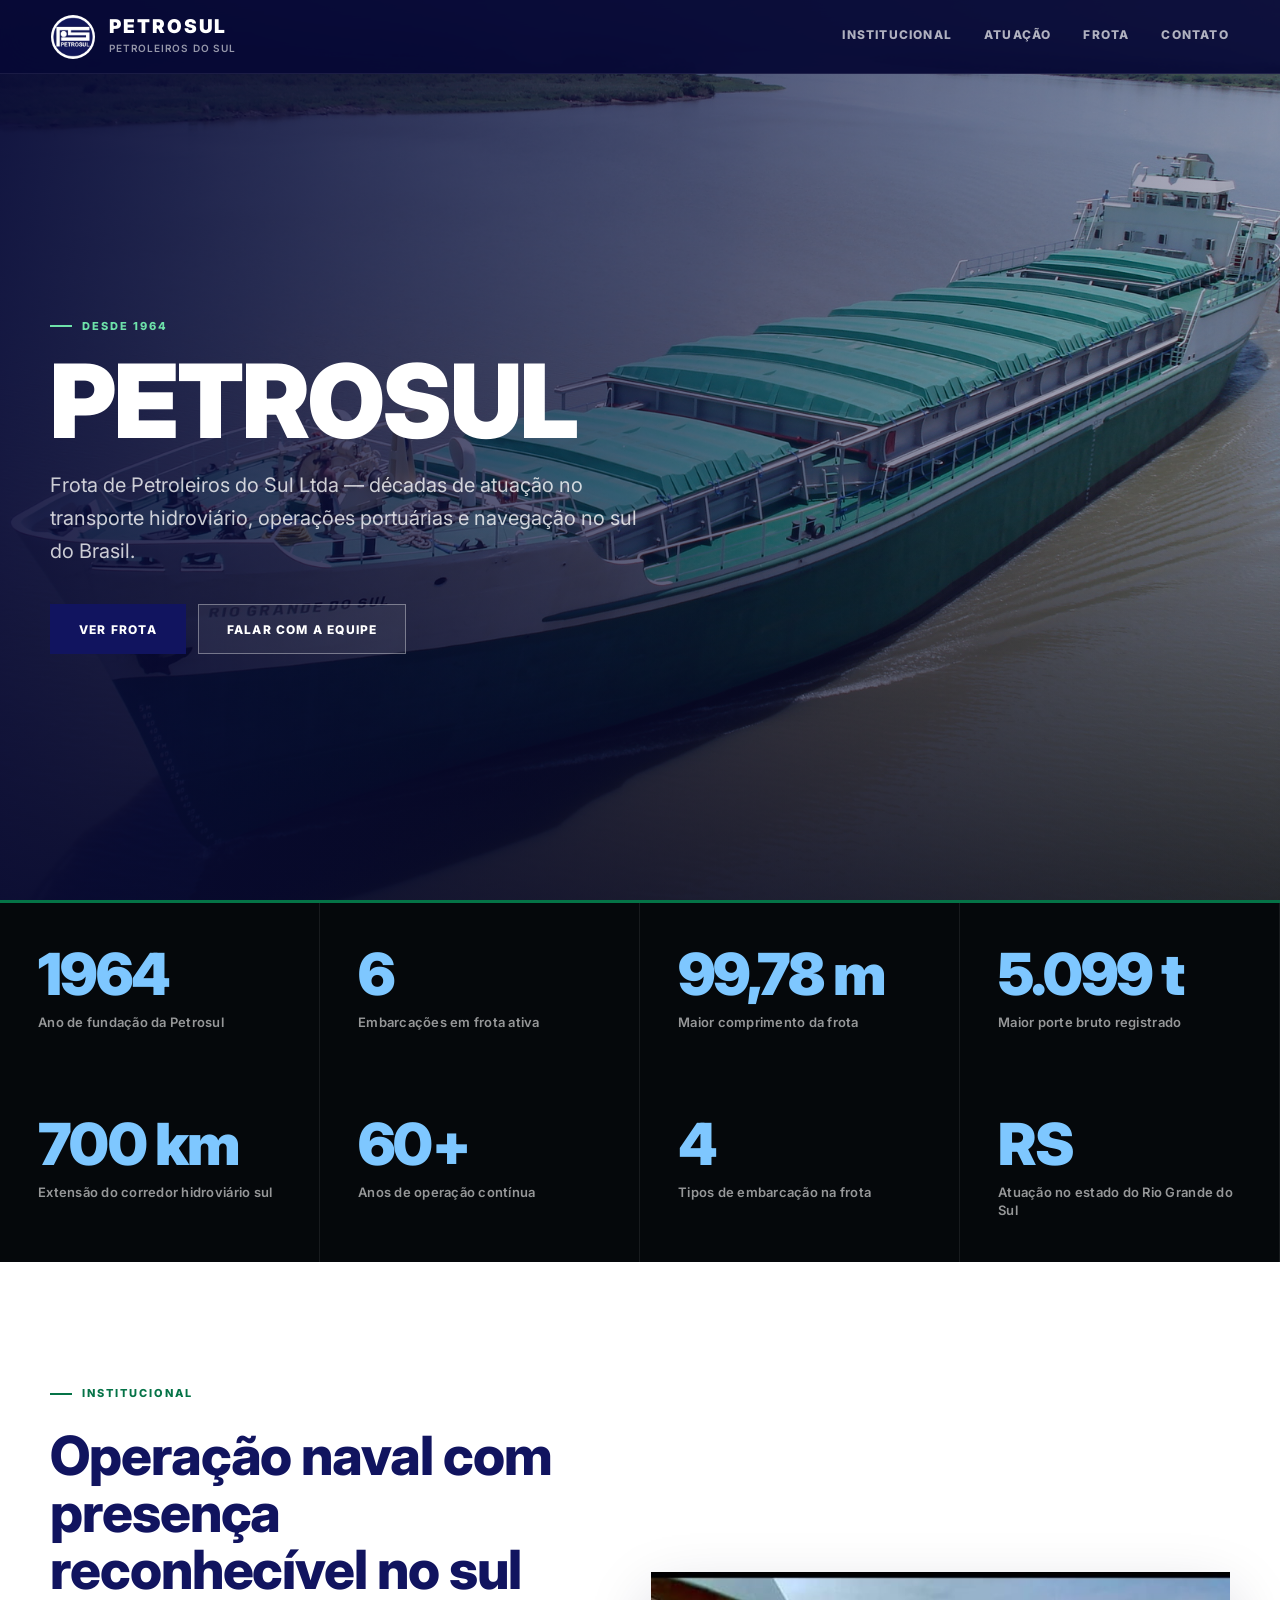
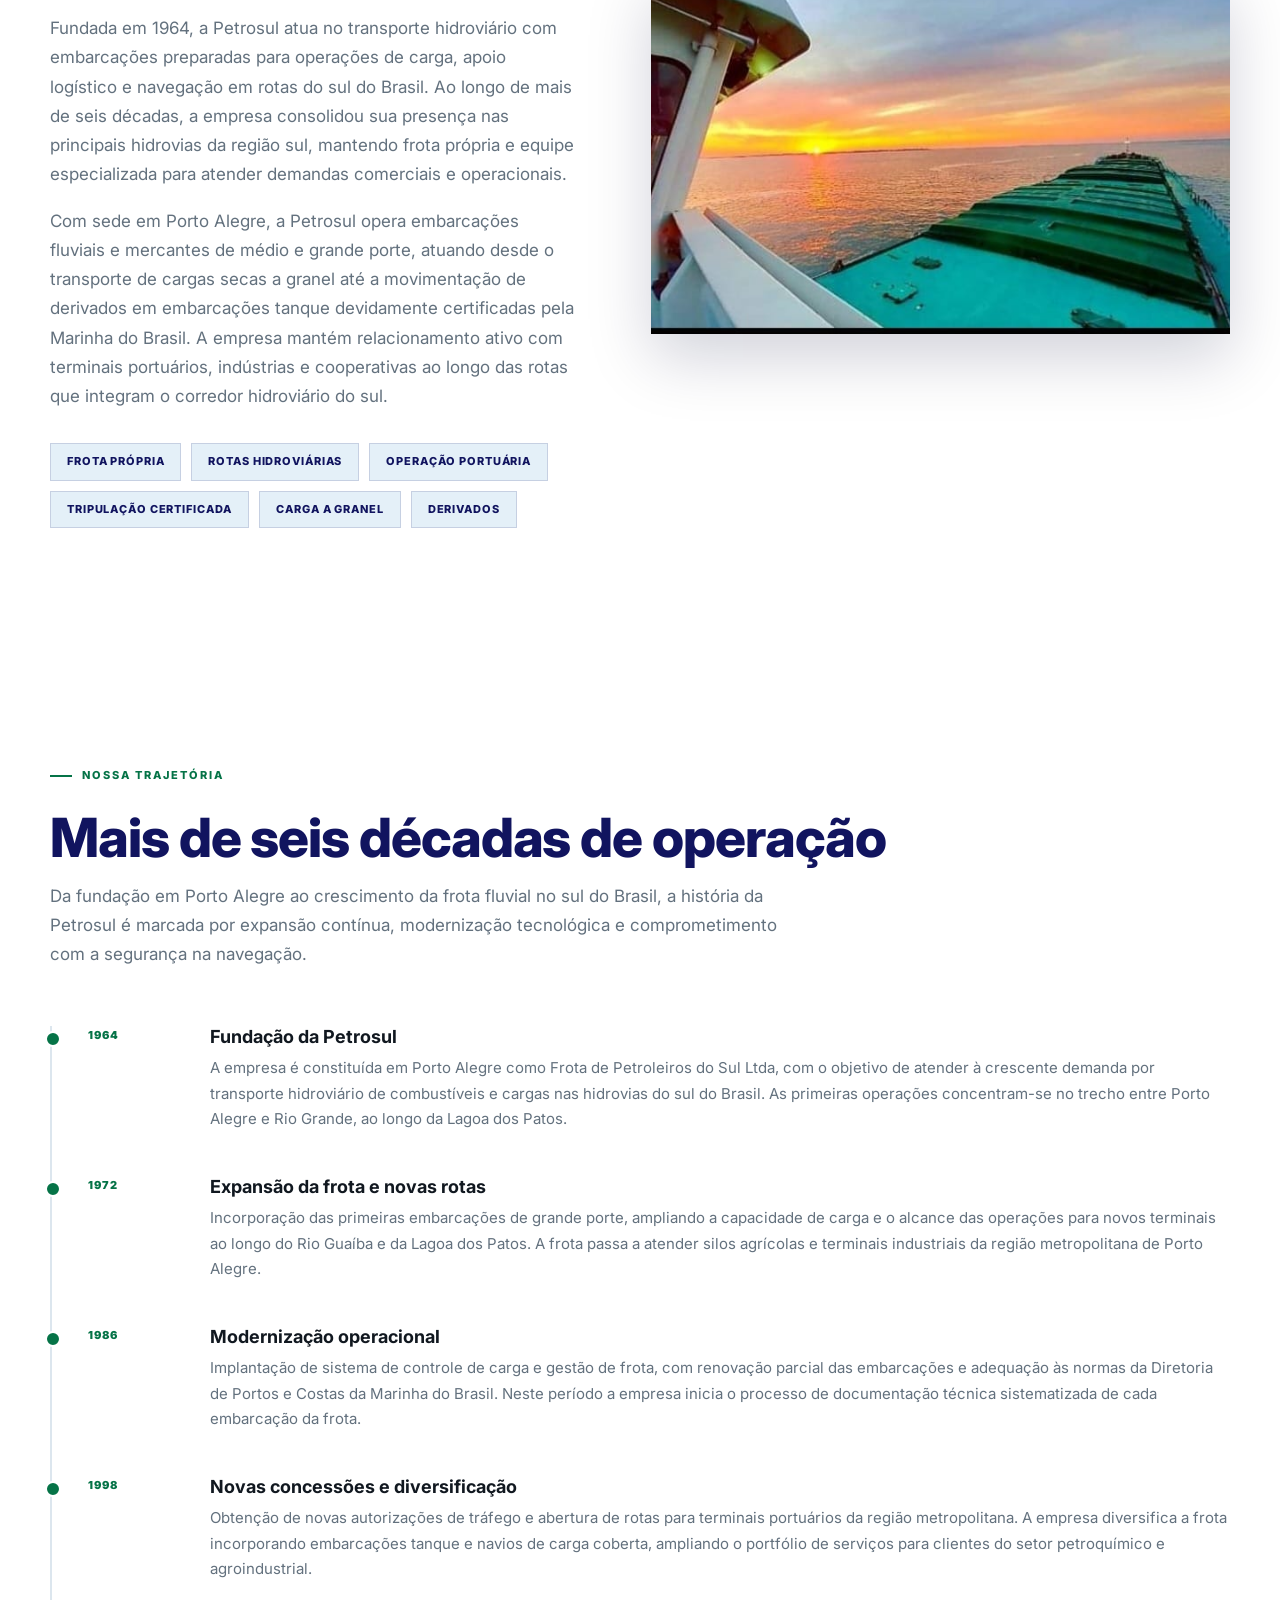
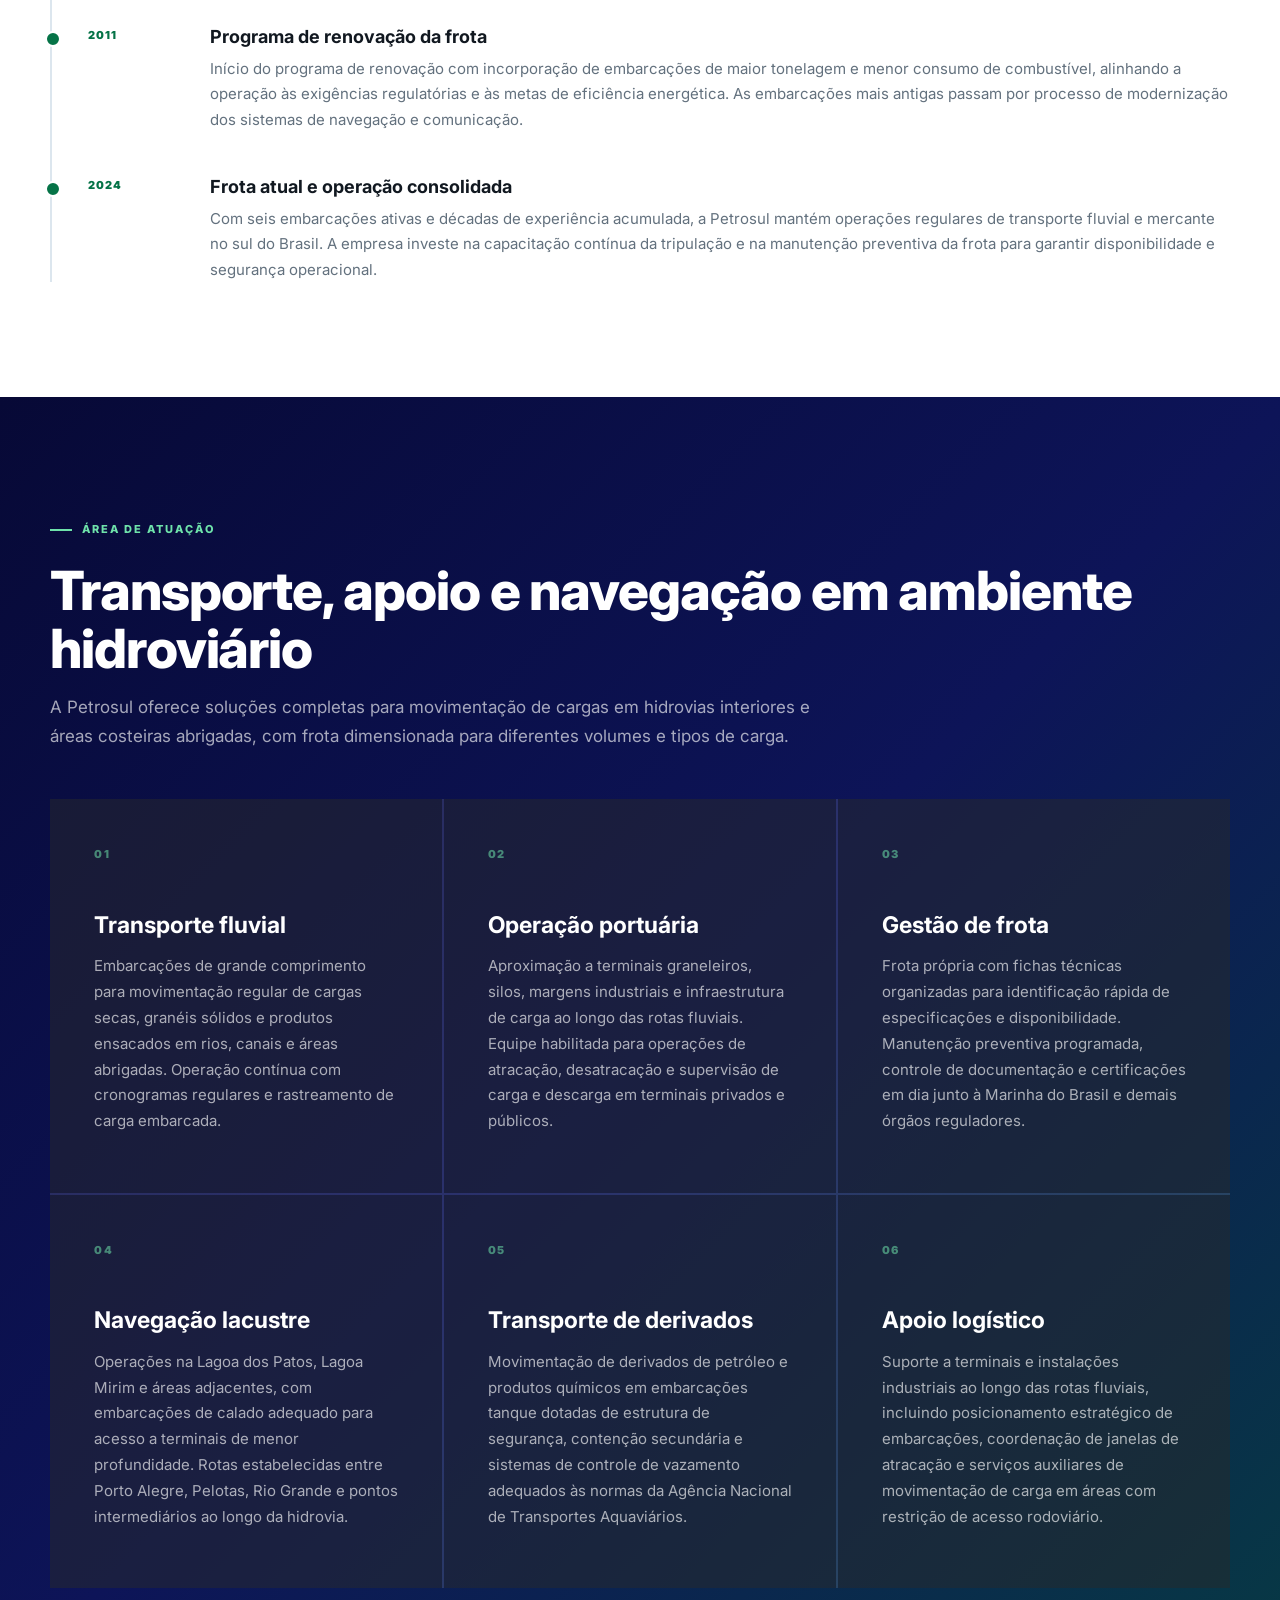
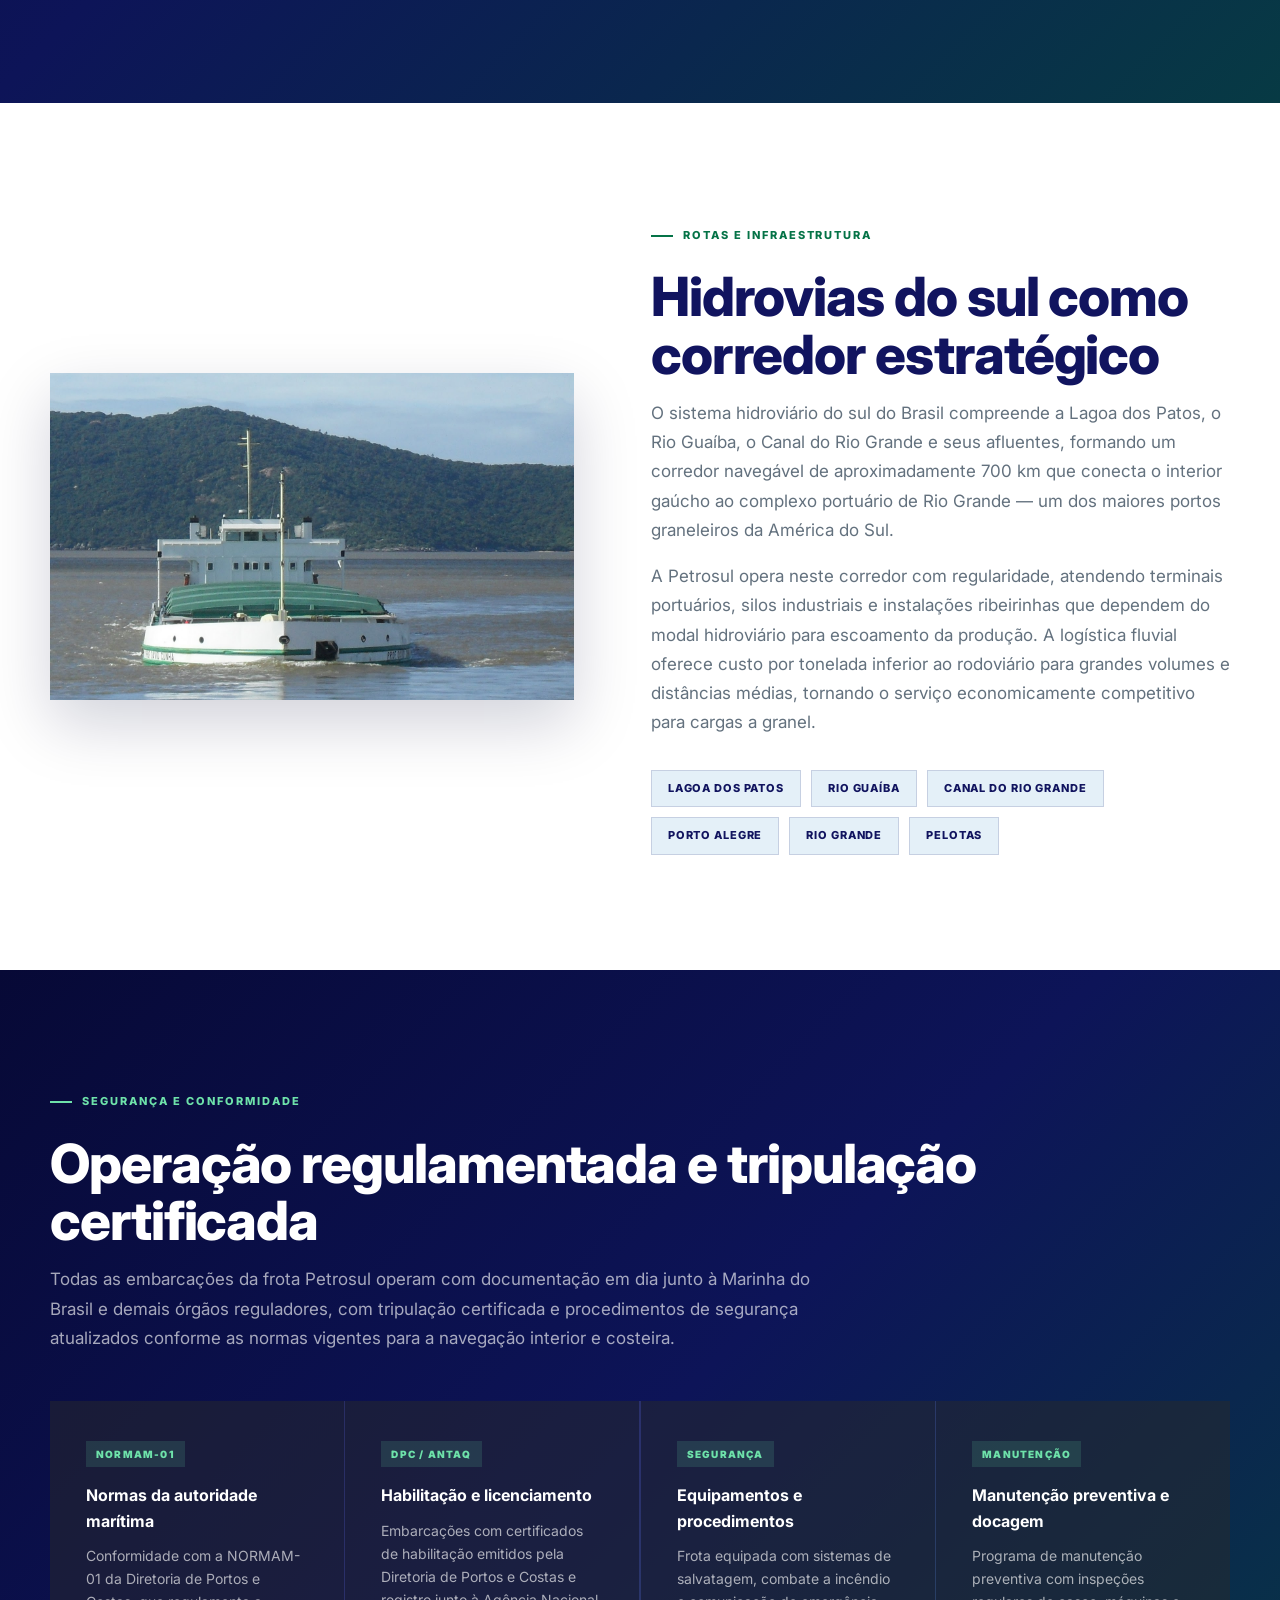
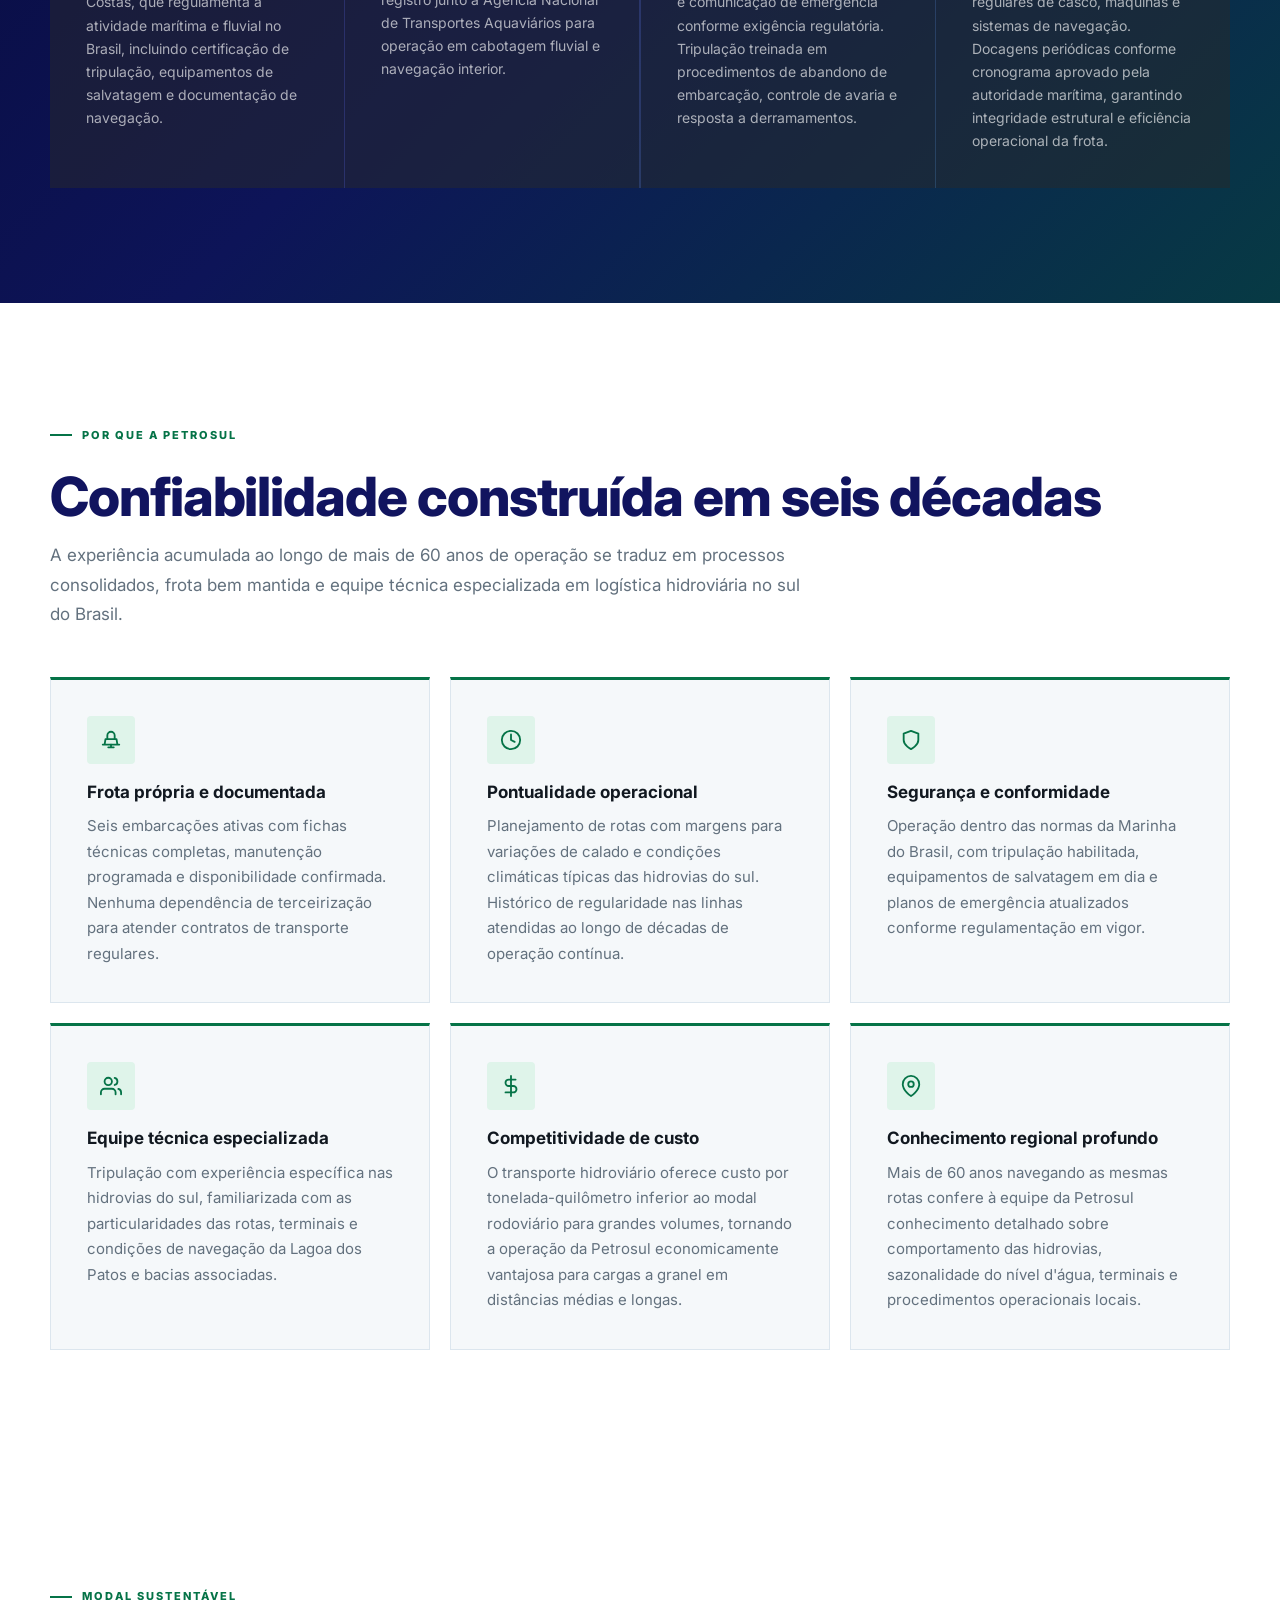
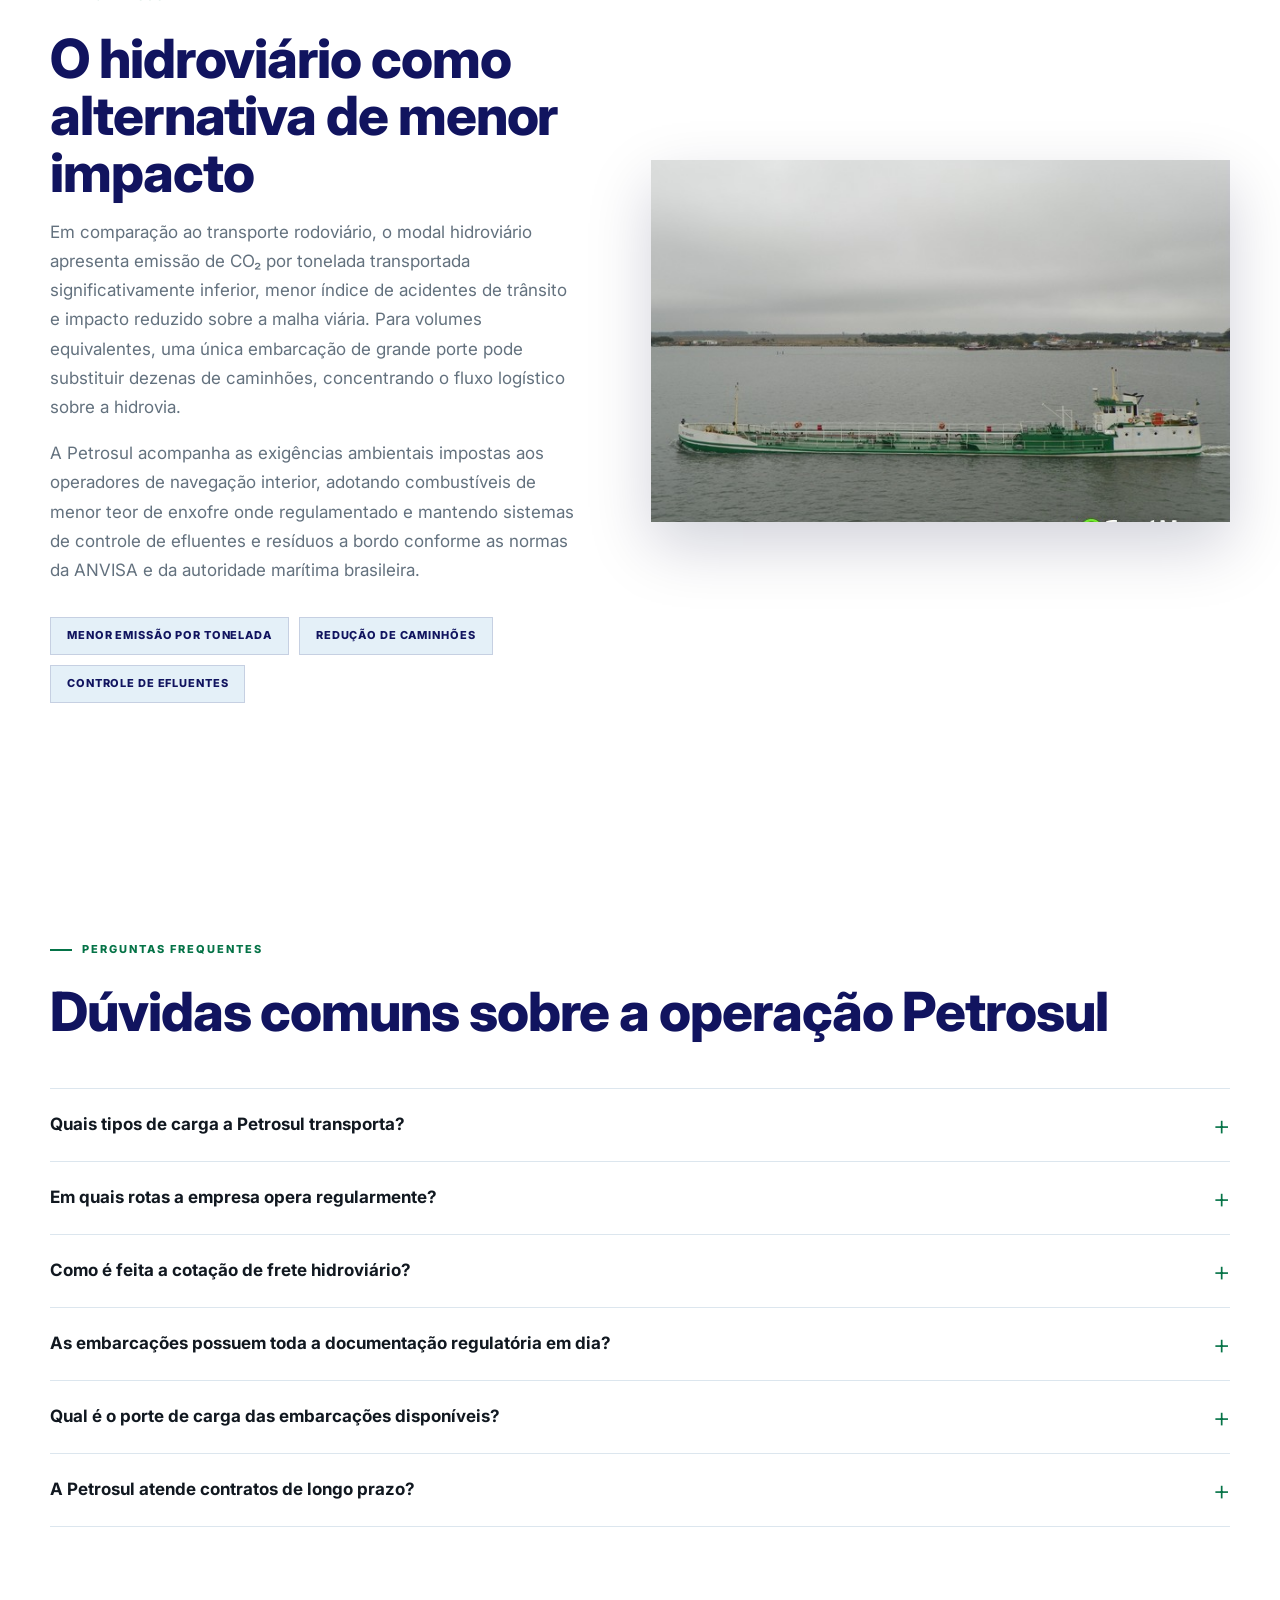
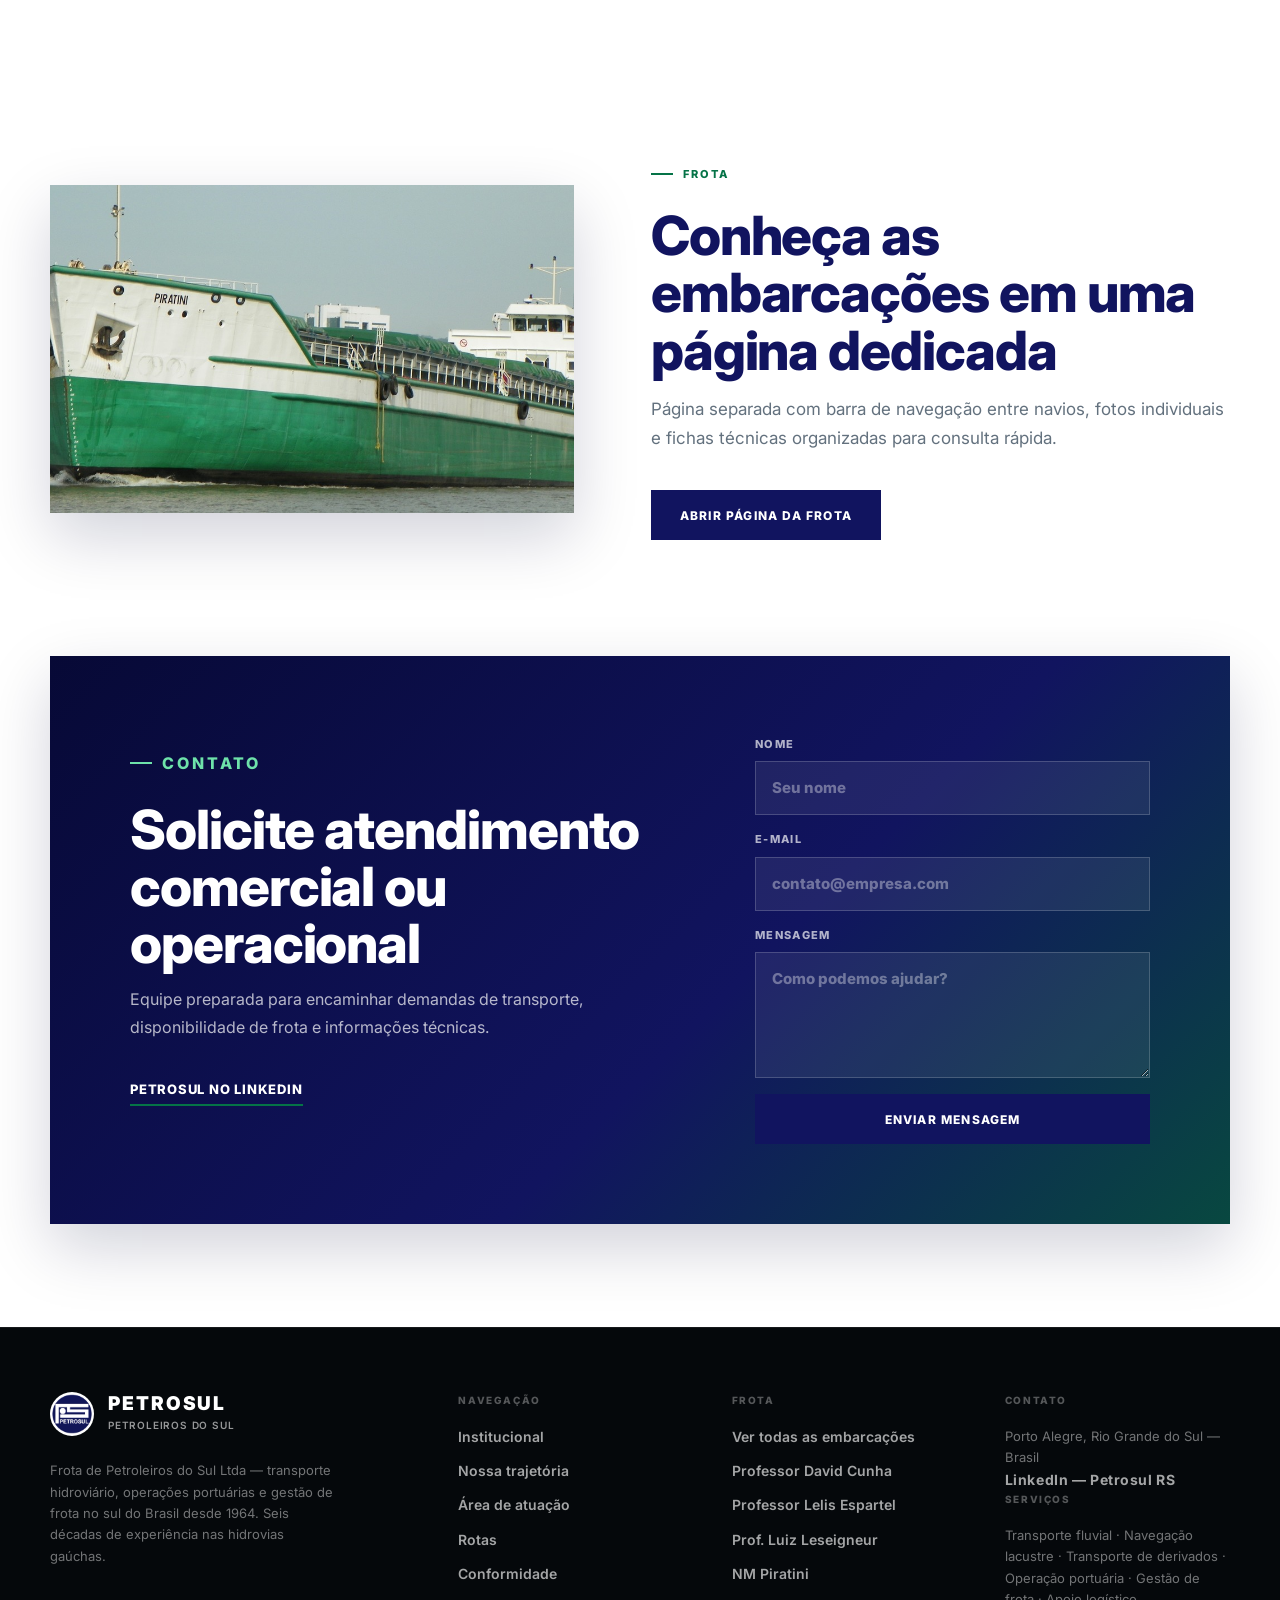
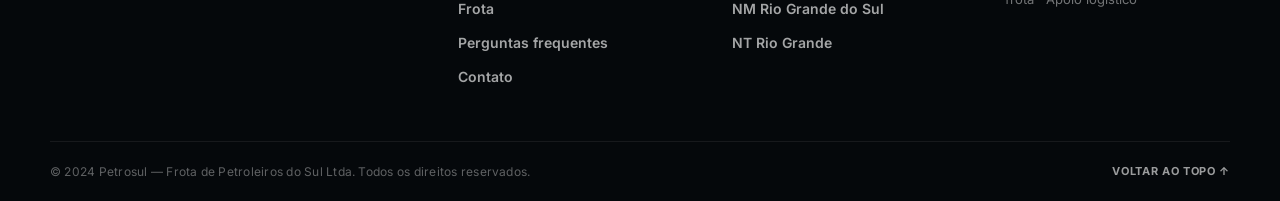
==== index.html @ 3829ce26 "up" ====
<!doctype html>
<html lang="pt-BR">
  <head>
    <meta charset="utf-8" />
    <meta name="viewport" content="width=device-width, initial-scale=1" />
    <title>PETROSUL</title>
    <link rel="icon" href="imagens/logo.jpeg" />
    <meta
      name="description"
      content="Petrosul — Frota de Petroleiros do Sul Ltda. Transporte hidroviário, operações portuárias e navegação no sul do Brasil desde 1964."
    />
    <link rel="preconnect" href="https://fonts.googleapis.com" />
    <link rel="preconnect" href="https://fonts.gstatic.com" crossorigin />
    <link href="https://fonts.googleapis.com/css2?family=Inter:wght@400;600;700;800;900&display=swap" rel="stylesheet" />
    <link rel="stylesheet" href="css/style.css" />
  </head>
  <body>
    <header class="site-header" data-header>
      <a class="brand" href="index.html#inicio" aria-label="Petrosul - página inicial">
        <img class="brand-logo" src="imagens/logo.jpeg" alt="Petrosul" />
        <span>
          <strong>Petrosul</strong>
          <small>Petroleiros do Sul</small>
        </span>
      </a>

      <button class="menu-toggle" type="button" aria-label="Abrir menu" aria-expanded="false" data-menu-toggle>
        <span></span>
        <span></span>
        <span></span>
      </button>

      <nav class="main-nav" data-nav aria-label="Menu principal">
        <a href="index.html#institucional">Institucional</a>
        <a href="index.html#atuacao">Atuação</a>
        <a href="frota.html">Frota</a>
        <a href="index.html#contato">Contato</a>
      </nav>
    </header>

    <main id="inicio">
      <section class="hero" aria-label="Petrosul">
        <picture>
          <source srcset="imagens/navio3.jpeg" media="(min-width: 760px)" />
          <img src="imagens/fundo_telefone.png" alt="Navio Rio Grande do Sul navegando em hidrovia" />
        </picture>
        <div class="hero-overlay"></div>
        <div class="hero-content">
          <p class="eyebrow">Desde 1964</p>
          <h1>Petrosul</h1>
          <p>
            Frota de Petroleiros do Sul Ltda — décadas de atuação no transporte
            hidroviário, operações portuárias e navegação no sul do Brasil.
          </p>
          <div class="hero-actions" aria-label="Ações principais">
            <a class="btn btn-primary" href="frota.html">Ver frota</a>
            <a class="btn btn-secondary btn-desktop-only" href="#contato">Falar com a equipe</a>
          </div>
        </div>
      </section>

      <section class="stats-mobile" aria-label="Destaques">
        <div>
          <svg viewBox="0 0 24 24" fill="none" stroke="currentColor" stroke-width="1.6" stroke-linecap="round" stroke-linejoin="round" aria-hidden="true">
            <path d="M3 17h18M5 17l1-6h12l1 6M8 11V7a4 4 0 018 0v4"/>
            <path d="M12 17v3M9 20h6"/>
          </svg>
          <strong>+60</strong>
          <span>embarcações</span>
        </div>
        <div>
          <svg viewBox="0 0 24 24" fill="none" stroke="currentColor" stroke-width="1.6" stroke-linecap="round" stroke-linejoin="round" aria-hidden="true">
            <rect x="3" y="4" width="18" height="18" rx="2"/>
            <line x1="16" y1="2" x2="16" y2="6"/>
            <line x1="8" y1="2" x2="8" y2="6"/>
            <line x1="3" y1="10" x2="21" y2="10"/>
            <line x1="8" y1="14" x2="8" y2="14"/>
            <line x1="12" y1="14" x2="12" y2="14"/>
          </svg>
          <strong>60+ anos</strong>
          <span>de história</span>
        </div>
        <div>
          <svg viewBox="0 0 24 24" fill="none" stroke="currentColor" stroke-width="1.6" stroke-linecap="round" stroke-linejoin="round" aria-hidden="true">
            <path d="M12 2C8.13 2 5 5.13 5 9c0 5.25 7 13 7 13s7-7.75 7-13c0-3.87-3.13-7-7-7z"/>
            <circle cx="12" cy="9" r="2.5"/>
          </svg>
          <strong>Sul do Brasil</strong>
          <span>atuação regional</span>
        </div>
      </section>

      <section class="metrics" aria-label="Indicadores">
        <div>
          <strong>1964</strong>
          <span>Ano de fundação da Petrosul</span>
        </div>
        <div>
          <strong>6</strong>
          <span>Embarcações em frota ativa</span>
        </div>
        <div>
          <strong>99,78 m</strong>
          <span>Maior comprimento da frota</span>
        </div>
        <div>
          <strong>5.099 t</strong>
          <span>Maior porte bruto registrado</span>
        </div>
        <div>
          <strong>700 km</strong>
          <span>Extensão do corredor hidroviário sul</span>
        </div>
        <div>
          <strong>60+</strong>
          <span>Anos de operação contínua</span>
        </div>
        <div>
          <strong>4</strong>
          <span>Tipos de embarcação na frota</span>
        </div>
        <div>
          <strong>RS</strong>
          <span>Atuação no estado do Rio Grande do Sul</span>
        </div>
      </section>

      <section class="section split" id="institucional">
        <div class="section-copy">
          <p class="eyebrow">Institucional</p>
          <h2>Operação naval com presença reconhecível no sul</h2>
          <p>
            Fundada em 1964, a Petrosul atua no transporte hidroviário com embarcações
            preparadas para operações de carga, apoio logístico e navegação em rotas
            do sul do Brasil. Ao longo de mais de seis décadas, a empresa consolidou
            sua presença nas principais hidrovias da região sul, mantendo frota própria
            e equipe especializada para atender demandas comerciais e operacionais.
          </p>
          <p>
            Com sede em Porto Alegre, a Petrosul opera embarcações fluviais e mercantes
            de médio e grande porte, atuando desde o transporte de cargas secas a granel
            até a movimentação de derivados em embarcações tanque devidamente certificadas
            pela Marinha do Brasil. A empresa mantém relacionamento ativo com terminais
            portuários, indústrias e cooperativas ao longo das rotas que integram o
            corredor hidroviário do sul.
          </p>
          <div class="pill-row" aria-label="Diferenciais">
            <span>Frota própria</span>
            <span>Rotas hidroviárias</span>
            <span>Operação portuária</span>
            <span>Tripulação certificada</span>
            <span>Carga a granel</span>
            <span>Derivados</span>
          </div>
        </div>
        <figure class="image-panel">
          <img src="imagens/navio2.jpeg" alt="Convés de embarcação ao pôr do sol" />
        </figure>
      </section>

      <section class="section" id="historia">
        <div class="section-heading">
          <p class="eyebrow">Nossa trajetória</p>
          <h2>Mais de seis décadas de operação</h2>
          <p>Da fundação em Porto Alegre ao crescimento da frota fluvial no sul do Brasil, a história da Petrosul é marcada por expansão contínua, modernização tecnológica e comprometimento com a segurança na navegação.</p>
        </div>
        <div class="timeline">
          <div class="timeline-item">
            <span class="timeline-year">1964</span>
            <div>
              <h4>Fundação da Petrosul</h4>
              <p>A empresa é constituída em Porto Alegre como Frota de Petroleiros do Sul Ltda, com o objetivo de atender à crescente demanda por transporte hidroviário de combustíveis e cargas nas hidrovias do sul do Brasil. As primeiras operações concentram-se no trecho entre Porto Alegre e Rio Grande, ao longo da Lagoa dos Patos.</p>
            </div>
          </div>
          <div class="timeline-item">
            <span class="timeline-year">1972</span>
            <div>
              <h4>Expansão da frota e novas rotas</h4>
              <p>Incorporação das primeiras embarcações de grande porte, ampliando a capacidade de carga e o alcance das operações para novos terminais ao longo do Rio Guaíba e da Lagoa dos Patos. A frota passa a atender silos agrícolas e terminais industriais da região metropolitana de Porto Alegre.</p>
            </div>
          </div>
          <div class="timeline-item">
            <span class="timeline-year">1986</span>
            <div>
              <h4>Modernização operacional</h4>
              <p>Implantação de sistema de controle de carga e gestão de frota, com renovação parcial das embarcações e adequação às normas da Diretoria de Portos e Costas da Marinha do Brasil. Neste período a empresa inicia o processo de documentação técnica sistematizada de cada embarcação da frota.</p>
            </div>
          </div>
          <div class="timeline-item">
            <span class="timeline-year">1998</span>
            <div>
              <h4>Novas concessões e diversificação</h4>
              <p>Obtenção de novas autorizações de tráfego e abertura de rotas para terminais portuários da região metropolitana. A empresa diversifica a frota incorporando embarcações tanque e navios de carga coberta, ampliando o portfólio de serviços para clientes do setor petroquímico e agroindustrial.</p>
            </div>
          </div>
          <div class="timeline-item">
            <span class="timeline-year">2011</span>
            <div>
              <h4>Programa de renovação da frota</h4>
              <p>Início do programa de renovação com incorporação de embarcações de maior tonelagem e menor consumo de combustível, alinhando a operação às exigências regulatórias e às metas de eficiência energética. As embarcações mais antigas passam por processo de modernização dos sistemas de navegação e comunicação.</p>
            </div>
          </div>
          <div class="timeline-item">
            <span class="timeline-year">2024</span>
            <div>
              <h4>Frota atual e operação consolidada</h4>
              <p>Com seis embarcações ativas e décadas de experiência acumulada, a Petrosul mantém operações regulares de transporte fluvial e mercante no sul do Brasil. A empresa investe na capacitação contínua da tripulação e na manutenção preventiva da frota para garantir disponibilidade e segurança operacional.</p>
            </div>
          </div>
        </div>
      </section>

      <section class="section dark-band" id="atuacao">
        <div class="section-heading">
          <p class="eyebrow">Área de atuação</p>
          <h2>Transporte, apoio e navegação em ambiente hidroviário</h2>
          <p>A Petrosul oferece soluções completas para movimentação de cargas em hidrovias interiores e áreas costeiras abrigadas, com frota dimensionada para diferentes volumes e tipos de carga.</p>
        </div>
        <div class="service-grid">
          <article>
            <span class="service-index">01</span>
            <h3>Transporte fluvial</h3>
            <p>Embarcações de grande comprimento para movimentação regular de cargas secas, granéis sólidos e produtos ensacados em rios, canais e áreas abrigadas. Operação contínua com cronogramas regulares e rastreamento de carga embarcada.</p>
          </article>
          <article>
            <span class="service-index">02</span>
            <h3>Operação portuária</h3>
            <p>Aproximação a terminais graneleiros, silos, margens industriais e infraestrutura de carga ao longo das rotas fluviais. Equipe habilitada para operações de atracação, desatracação e supervisão de carga e descarga em terminais privados e públicos.</p>
          </article>
          <article>
            <span class="service-index">03</span>
            <h3>Gestão de frota</h3>
            <p>Frota própria com fichas técnicas organizadas para identificação rápida de especificações e disponibilidade. Manutenção preventiva programada, controle de documentação e certificações em dia junto à Marinha do Brasil e demais órgãos reguladores.</p>
          </article>
          <article>
            <span class="service-index">04</span>
            <h3>Navegação lacustre</h3>
            <p>Operações na Lagoa dos Patos, Lagoa Mirim e áreas adjacentes, com embarcações de calado adequado para acesso a terminais de menor profundidade. Rotas estabelecidas entre Porto Alegre, Pelotas, Rio Grande e pontos intermediários ao longo da hidrovia.</p>
          </article>
          <article>
            <span class="service-index">05</span>
            <h3>Transporte de derivados</h3>
            <p>Movimentação de derivados de petróleo e produtos químicos em embarcações tanque dotadas de estrutura de segurança, contenção secundária e sistemas de controle de vazamento adequados às normas da Agência Nacional de Transportes Aquaviários.</p>
          </article>
          <article>
            <span class="service-index">06</span>
            <h3>Apoio logístico</h3>
            <p>Suporte a terminais e instalações industriais ao longo das rotas fluviais, incluindo posicionamento estratégico de embarcações, coordenação de janelas de atracação e serviços auxiliares de movimentação de carga em áreas com restrição de acesso rodoviário.</p>
          </article>
        </div>
      </section>

      <section class="section split" id="rotas">
        <figure class="image-panel">
          <img src="imagens/navio1.jpeg" alt="Embarcação Petrosul em navegação pela hidrovia sul" />
        </figure>
        <div class="section-copy">
          <p class="eyebrow">Rotas e infraestrutura</p>
          <h2>Hidrovias do sul como corredor estratégico</h2>
          <p>
            O sistema hidroviário do sul do Brasil compreende a Lagoa dos Patos, o Rio Guaíba,
            o Canal do Rio Grande e seus afluentes, formando um corredor navegável de aproximadamente
            700 km que conecta o interior gaúcho ao complexo portuário de Rio Grande — um dos maiores
            portos graneleiros da América do Sul.
          </p>
          <p>
            A Petrosul opera neste corredor com regularidade, atendendo terminais portuários,
            silos industriais e instalações ribeirinhas que dependem do modal hidroviário para
            escoamento da produção. A logística fluvial oferece custo por tonelada inferior
            ao rodoviário para grandes volumes e distâncias médias, tornando o serviço
            economicamente competitivo para cargas a granel.
          </p>
          <div class="pill-row">
            <span>Lagoa dos Patos</span>
            <span>Rio Guaíba</span>
            <span>Canal do Rio Grande</span>
            <span>Porto Alegre</span>
            <span>Rio Grande</span>
            <span>Pelotas</span>
          </div>
        </div>
      </section>

      <section class="section dark-band" id="conformidade">
        <div class="section-heading">
          <p class="eyebrow">Segurança e conformidade</p>
          <h2>Operação regulamentada e tripulação certificada</h2>
          <p>Todas as embarcações da frota Petrosul operam com documentação em dia junto à Marinha do Brasil e demais órgãos reguladores, com tripulação certificada e procedimentos de segurança atualizados conforme as normas vigentes para a navegação interior e costeira.</p>
        </div>
        <div class="cert-grid">
          <article>
            <span class="cert-badge">NORMAM-01</span>
            <h4>Normas da autoridade marítima</h4>
            <p>Conformidade com a NORMAM-01 da Diretoria de Portos e Costas, que regulamenta a atividade marítima e fluvial no Brasil, incluindo certificação de tripulação, equipamentos de salvatagem e documentação de navegação.</p>
          </article>
          <article>
            <span class="cert-badge">DPC / ANTAQ</span>
            <h4>Habilitação e licenciamento</h4>
            <p>Embarcações com certificados de habilitação emitidos pela Diretoria de Portos e Costas e registro junto à Agência Nacional de Transportes Aquaviários para operação em cabotagem fluvial e navegação interior.</p>
          </article>
          <article>
            <span class="cert-badge">Segurança</span>
            <h4>Equipamentos e procedimentos</h4>
            <p>Frota equipada com sistemas de salvatagem, combate a incêndio e comunicação de emergência conforme exigência regulatória. Tripulação treinada em procedimentos de abandono de embarcação, controle de avaria e resposta a derramamentos.</p>
          </article>
          <article>
            <span class="cert-badge">Manutenção</span>
            <h4>Manutenção preventiva e docagem</h4>
            <p>Programa de manutenção preventiva com inspeções regulares de casco, máquinas e sistemas de navegação. Docagens periódicas conforme cronograma aprovado pela autoridade marítima, garantindo integridade estrutural e eficiência operacional da frota.</p>
          </article>
        </div>
      </section>

      <section class="section" id="diferenciais">
        <div class="section-heading">
          <p class="eyebrow">Por que a Petrosul</p>
          <h2>Confiabilidade construída em seis décadas</h2>
          <p>A experiência acumulada ao longo de mais de 60 anos de operação se traduz em processos consolidados, frota bem mantida e equipe técnica especializada em logística hidroviária no sul do Brasil.</p>
        </div>
        <div class="feature-grid">
          <div class="feature-card">
            <div class="feature-icon" aria-hidden="true">
              <svg viewBox="0 0 24 24" fill="none" stroke="currentColor" stroke-width="2" stroke-linecap="round" stroke-linejoin="round"><path d="M3 17h18M5 17l1-6h12l1 6M8 11V7a4 4 0 018 0v4"/><path d="M12 17v3M9 20h6"/></svg>
            </div>
            <h4>Frota própria e documentada</h4>
            <p>Seis embarcações ativas com fichas técnicas completas, manutenção programada e disponibilidade confirmada. Nenhuma dependência de terceirização para atender contratos de transporte regulares.</p>
          </div>
          <div class="feature-card">
            <div class="feature-icon" aria-hidden="true">
              <svg viewBox="0 0 24 24" fill="none" stroke="currentColor" stroke-width="2" stroke-linecap="round" stroke-linejoin="round"><circle cx="12" cy="12" r="10"/><polyline points="12 6 12 12 16 14"/></svg>
            </div>
            <h4>Pontualidade operacional</h4>
            <p>Planejamento de rotas com margens para variações de calado e condições climáticas típicas das hidrovias do sul. Histórico de regularidade nas linhas atendidas ao longo de décadas de operação contínua.</p>
          </div>
          <div class="feature-card">
            <div class="feature-icon" aria-hidden="true">
              <svg viewBox="0 0 24 24" fill="none" stroke="currentColor" stroke-width="2" stroke-linecap="round" stroke-linejoin="round"><path d="M12 22s8-4 8-10V5l-8-3-8 3v7c0 6 8 10 8 10z"/></svg>
            </div>
            <h4>Segurança e conformidade</h4>
            <p>Operação dentro das normas da Marinha do Brasil, com tripulação habilitada, equipamentos de salvatagem em dia e planos de emergência atualizados conforme regulamentação em vigor.</p>
          </div>
          <div class="feature-card">
            <div class="feature-icon" aria-hidden="true">
              <svg viewBox="0 0 24 24" fill="none" stroke="currentColor" stroke-width="2" stroke-linecap="round" stroke-linejoin="round"><path d="M17 21v-2a4 4 0 00-4-4H5a4 4 0 00-4 4v2"/><circle cx="9" cy="7" r="4"/><path d="M23 21v-2a4 4 0 00-3-3.87M16 3.13a4 4 0 010 7.75"/></svg>
            </div>
            <h4>Equipe técnica especializada</h4>
            <p>Tripulação com experiência específica nas hidrovias do sul, familiarizada com as particularidades das rotas, terminais e condições de navegação da Lagoa dos Patos e bacias associadas.</p>
          </div>
          <div class="feature-card">
            <div class="feature-icon" aria-hidden="true">
              <svg viewBox="0 0 24 24" fill="none" stroke="currentColor" stroke-width="2" stroke-linecap="round" stroke-linejoin="round"><line x1="12" y1="1" x2="12" y2="23"/><path d="M17 5H9.5a3.5 3.5 0 000 7h5a3.5 3.5 0 010 7H6"/></svg>
            </div>
            <h4>Competitividade de custo</h4>
            <p>O transporte hidroviário oferece custo por tonelada-quilômetro inferior ao modal rodoviário para grandes volumes, tornando a operação da Petrosul economicamente vantajosa para cargas a granel em distâncias médias e longas.</p>
          </div>
          <div class="feature-card">
            <div class="feature-icon" aria-hidden="true">
              <svg viewBox="0 0 24 24" fill="none" stroke="currentColor" stroke-width="2" stroke-linecap="round" stroke-linejoin="round"><path d="M21 10c0 7-9 13-9 13s-9-6-9-13a9 9 0 0118 0z"/><circle cx="12" cy="10" r="3"/></svg>
            </div>
            <h4>Conhecimento regional profundo</h4>
            <p>Mais de 60 anos navegando as mesmas rotas confere à equipe da Petrosul conhecimento detalhado sobre comportamento das hidrovias, sazonalidade do nível d'água, terminais e procedimentos operacionais locais.</p>
          </div>
        </div>
      </section>

      <section class="section split" id="ambiental">
        <div class="section-copy">
          <p class="eyebrow">Modal sustentável</p>
          <h2>O hidroviário como alternativa de menor impacto</h2>
          <p>
            Em comparação ao transporte rodoviário, o modal hidroviário apresenta emissão de CO₂
            por tonelada transportada significativamente inferior, menor índice de acidentes de
            trânsito e impacto reduzido sobre a malha viária. Para volumes equivalentes,
            uma única embarcação de grande porte pode substituir dezenas de caminhões,
            concentrando o fluxo logístico sobre a hidrovia.
          </p>
          <p>
            A Petrosul acompanha as exigências ambientais impostas aos operadores de navegação
            interior, adotando combustíveis de menor teor de enxofre onde regulamentado e
            mantendo sistemas de controle de efluentes e resíduos a bordo conforme as normas
            da ANVISA e da autoridade marítima brasileira.
          </p>
          <div class="pill-row">
            <span>Menor emissão por tonelada</span>
            <span>Redução de caminhões</span>
            <span>Controle de efluentes</span>
          </div>
        </div>
        <figure class="image-panel">
          <img src="imagens/navio8.jpeg" alt="Embarcação tanque Petrosul em operação" />
        </figure>
      </section>

      <section class="section" id="faq">
        <div class="section-heading compact">
          <p class="eyebrow">Perguntas frequentes</p>
          <h2>Dúvidas comuns sobre a operação Petrosul</h2>
        </div>
        <div class="faq-list">
          <details class="faq-item">
            <summary>Quais tipos de carga a Petrosul transporta?</summary>
            <div class="faq-body">
              <p>A Petrosul opera no transporte de cargas secas a granel (como grãos, farelo e fertilizantes), cargas gerais cobertas e derivados de petróleo em embarcações tanque. A frota é composta por diferentes tipos de embarcações — navios de carga fluvial, navios de carga coberta, navios mercantes e navios tanque — cada um adequado a um perfil específico de carga e rota.</p>
              <p>Para informações sobre disponibilidade e adequação da frota à sua necessidade específica, entre em contato com nossa equipe comercial.</p>
            </div>
          </details>
          <details class="faq-item">
            <summary>Em quais rotas a empresa opera regularmente?</summary>
            <div class="faq-body">
              <p>As operações da Petrosul concentram-se no corredor hidroviário do sul do Brasil, abrangendo a Lagoa dos Patos, o Rio Guaíba, o Canal do Rio Grande e seus afluentes navegáveis. As principais origens e destinos incluem o complexo portuário de Rio Grande, o porto de Porto Alegre, terminais em Pelotas e instalações industriais ribeirinhas ao longo dessas rotas.</p>
            </div>
          </details>
          <details class="faq-item">
            <summary>Como é feita a cotação de frete hidroviário?</summary>
            <div class="faq-body">
              <p>A cotação leva em consideração o tipo e volume da carga, a origem e destino da operação, o prazo de disponibilidade e as condições de acesso ao terminal de embarque e desembarque. Para receber uma proposta, entre em contato através do formulário nesta página ou via LinkedIn com as informações da carga e da rota desejada. Nossa equipe retorna no prazo de até dois dias úteis.</p>
            </div>
          </details>
          <details class="faq-item">
            <summary>As embarcações possuem toda a documentação regulatória em dia?</summary>
            <div class="faq-body">
              <p>Sim. Todas as embarcações da frota Petrosul possuem certificados e documentação emitidos e atualizados junto à Diretoria de Portos e Costas da Marinha do Brasil e à Agência Nacional de Transportes Aquaviários (ANTAQ). A tripulação conta com habilitações exigidas pela autoridade marítima para cada tipo de embarcação e rota. Docagens e inspeções periódicas são realizadas conforme cronograma aprovado.</p>
            </div>
          </details>
          <details class="faq-item">
            <summary>Qual é o porte de carga das embarcações disponíveis?</summary>
            <div class="faq-body">
              <p>A frota ativa inclui embarcações com porte bruto entre 1.370 t e 5.099 t, com comprimentos entre 57,71 m e 99,78 m. Para cargas que exigem uma embarcação específica, consulte a <a href="frota.html" style="color: var(--green); font-weight: 700;">página da frota</a> para verificar as fichas técnicas individuais com comprimento, boca, pontal e tonelagem de cada navio.</p>
            </div>
          </details>
          <details class="faq-item">
            <summary>A Petrosul atende contratos de longo prazo?</summary>
            <div class="faq-body">
              <p>Sim. A empresa possui experiência em contratos de transporte de longo prazo com empresas dos setores agroindustrial, petroquímico e de mineração. Contratos regulares permitem planejamento operacional com maior antecedência, reduzindo custos de mobilização e garantindo disponibilidade de embarcação adequada nas janelas programadas. Entre em contato para discutir condições específicas.</p>
            </div>
          </details>
        </div>
      </section>

      <section class="section split fleet-callout" id="frota">
        <figure class="image-panel">
          <img src="imagens/navio4.jpeg" alt="Navio NM Piratini navegando" />
        </figure>
        <div class="section-copy">
          <p class="eyebrow">Frota</p>
          <h2>Conheça as embarcações em uma página dedicada</h2>
          <p>
            Página separada com barra de navegação entre navios, fotos individuais
            e fichas técnicas organizadas para consulta rápida.
          </p>
          <a class="btn btn-primary" href="frota.html">Abrir página da frota</a>
        </div>
      </section>

      <section class="contact-section" id="contato">
        <div>
          <p class="eyebrow">Contato</p>
          <h2>Solicite atendimento comercial ou operacional</h2>
          <p>Equipe preparada para encaminhar demandas de transporte, disponibilidade de frota e informações técnicas.</p>
          <a class="text-link" href="https://br.linkedin.com/company/petrosul-rs" target="_blank" rel="noopener noreferrer">
            Petrosul no LinkedIn
          </a>
        </div>
        <form class="contact-form" aria-label="Formulário de contato">
          <label>
            Nome
            <input type="text" name="nome" autocomplete="name" placeholder="Seu nome" />
          </label>
          <label>
            E-mail
            <input type="email" name="email" autocomplete="email" placeholder="contato@empresa.com" />
          </label>
          <label>
            Mensagem
            <textarea name="mensagem" rows="4" placeholder="Como podemos ajudar?"></textarea>
          </label>
          <button class="btn btn-primary" type="submit">Enviar mensagem</button>
        </form>
      </section>
    </main>

    <footer class="site-footer">
      <div class="footer-inner">
        <div class="footer-col footer-brand">
          <a class="brand footer-brand-link" href="index.html#inicio" aria-label="Petrosul">
            <img class="brand-logo" src="imagens/logo.jpeg" alt="Petrosul" />
            <span>
              <strong>Petrosul</strong>
              <small>Petroleiros do Sul</small>
            </span>
          </a>
          <p class="footer-desc">Frota de Petroleiros do Sul Ltda — transporte hidroviário, operações portuárias e gestão de frota no sul do Brasil desde 1964. Seis décadas de experiência nas hidrovias gaúchas.</p>
        </div>
        <div class="footer-col">
          <h4>Navegação</h4>
          <nav aria-label="Links do rodapé">
            <a href="index.html#institucional">Institucional</a>
            <a href="index.html#historia">Nossa trajetória</a>
            <a href="index.html#atuacao">Área de atuação</a>
            <a href="index.html#rotas">Rotas</a>
            <a href="index.html#conformidade">Conformidade</a>
            <a href="frota.html">Frota</a>
            <a href="index.html#faq">Perguntas frequentes</a>
            <a href="index.html#contato">Contato</a>
          </nav>
        </div>
        <div class="footer-col">
          <h4>Frota</h4>
          <nav aria-label="Links da frota">
            <a href="frota.html">Ver todas as embarcações</a>
            <a href="frota.html#frota">Professor David Cunha</a>
            <a href="frota.html#frota">Professor Lelis Espartel</a>
            <a href="frota.html#frota">Prof. Luiz Leseigneur</a>
            <a href="frota.html#frota">NM Piratini</a>
            <a href="frota.html#frota">NM Rio Grande do Sul</a>
            <a href="frota.html#frota">NT Rio Grande</a>
          </nav>
        </div>
        <div class="footer-col">
          <h4>Contato</h4>
          <p class="footer-desc">Porto Alegre, Rio Grande do Sul — Brasil</p>
          <a class="footer-social" href="https://br.linkedin.com/company/petrosul-rs" target="_blank" rel="noopener noreferrer">
            LinkedIn — Petrosul RS
          </a>
          <h4 class="footer-col-gap">Serviços</h4>
          <p class="footer-desc footer-services">
            Transporte fluvial &middot; Navegação lacustre &middot; Transporte de derivados &middot; Operação portuária &middot; Gestão de frota &middot; Apoio logístico
          </p>
        </div>
      </div>
      <div class="footer-bottom">
        <span>&copy; 2024 Petrosul &mdash; Frota de Petroleiros do Sul Ltda. Todos os direitos reservados.</span>
        <a href="#inicio">Voltar ao topo &uarr;</a>
      </div>
    </footer>

    <script src="js/main.js"></script>
  </body>
</html>
---- css/style.css ----
@import url('https://fonts.googleapis.com/css2?family=Inter:wght@400;600;700;800;900&display=swap');

:root {
  --black: #05080b;
  --ink: #111820;
  --white: #ffffff;
  --muted: #63717e;
  --line: #dce6ee;
  --green: #057347;
  --green-soft: #dff4ea;
  --blue: #11145f;
  --blue-deep: #070936;
  --blue-soft: #e4f0f8;
  --surface: #f5f8fa;
  --shadow: 0 24px 60px rgba(7, 9, 54, 0.18);
  --shadow-sm: 0 4px 16px rgba(7, 9, 54, 0.10);
}

* {
  box-sizing: border-box;
}

html {
  scroll-behavior: smooth;
  -webkit-font-smoothing: antialiased;
  -moz-osx-font-smoothing: grayscale;
}

body {
  margin: 0;
  color: var(--ink);
  background: var(--white);
  font-family: 'Inter', Arial, Helvetica, sans-serif;
  font-size: 16px;
  line-height: 1.6;
}

img {
  display: block;
  max-width: 100%;
}

a {
  color: inherit;
  text-decoration: none;
}

button,
input,
textarea {
  font: inherit;
}

/* ---- HEADER ---- */

.site-header {
  position: fixed;
  z-index: 50;
  top: 0;
  left: 0;
  right: 0;
  display: flex;
  align-items: center;
  justify-content: space-between;
  min-height: 74px;
  padding: 14px clamp(20px, 4vw, 60px);
  color: var(--white);
  background: rgba(7, 9, 54, 0.94);
  border-bottom: 1px solid rgba(255, 255, 255, 0.08);
  -webkit-backdrop-filter: blur(20px);
  backdrop-filter: blur(20px);
}

.site-header.solid {
  position: sticky;
  background: var(--blue-deep);
  box-shadow: 0 1px 0 rgba(255, 255, 255, 0.07);
}

.brand {
  display: inline-flex;
  align-items: center;
  gap: 14px;
  min-width: 0;
}

.brand-mark {
  display: grid;
  width: 42px;
  height: 42px;
  place-items: center;
  color: var(--white);
  background: linear-gradient(135deg, var(--blue), var(--green));
  border: 2px solid rgba(255, 255, 255, 0.9);
  font-size: 13px;
  font-weight: 800;
  letter-spacing: 0;
}

.brand-logo {
  width: 44px;
  height: 44px;
  object-fit: cover;
  border: 2px solid rgba(255, 255, 255, 0.88);
  border-radius: 50%;
  background: var(--white);
  flex-shrink: 0;
}

.brand strong,
.brand small {
  display: block;
}

.brand strong {
  font-size: 19px;
  font-weight: 900;
  line-height: 1;
  letter-spacing: 0.10em;
  text-transform: uppercase;
}

.brand small {
  margin-top: 4px;
  color: rgba(255, 255, 255, 0.58);
  font-size: 10px;
  font-weight: 600;
  letter-spacing: 0.08em;
  text-transform: uppercase;
}

.main-nav {
  display: flex;
  align-items: center;
  gap: clamp(18px, 2.5vw, 36px);
  font-size: 12px;
  font-weight: 800;
  letter-spacing: 0.10em;
  text-transform: uppercase;
}

.main-nav a {
  position: relative;
  color: rgba(255, 255, 255, 0.68);
  padding-bottom: 4px;
  transition: color 200ms ease;
}

.main-nav a::after {
  content: '';
  position: absolute;
  left: 0;
  bottom: 0;
  width: 0;
  height: 2px;
  background: var(--green);
  transition: width 250ms ease;
}

.main-nav a:hover,
.main-nav a:focus-visible {
  color: var(--white);
}

.main-nav a:hover::after,
.main-nav a:focus-visible::after,
.main-nav .is-active::after {
  width: 100%;
}

.main-nav .is-active {
  color: var(--white);
}

.menu-toggle {
  display: none;
  width: 42px;
  height: 42px;
  padding: 10px;
  border: 1px solid rgba(255, 255, 255, 0.22);
  background: transparent;
  cursor: pointer;
  transition: border-color 200ms ease;
}

.menu-toggle:hover {
  border-color: rgba(255, 255, 255, 0.5);
}

.menu-toggle span {
  display: block;
  width: 100%;
  height: 2px;
  margin: 5px 0;
  background: var(--white);
  transition: transform 250ms ease, opacity 250ms ease;
}

.menu-toggle[aria-expanded="true"] span:nth-child(1) {
  transform: translateY(7px) rotate(45deg);
}

.menu-toggle[aria-expanded="true"] span:nth-child(2) {
  opacity: 0;
}

.menu-toggle[aria-expanded="true"] span:nth-child(3) {
  transform: translateY(-7px) rotate(-45deg);
}

/* ---- HERO ---- */

.hero {
  position: relative;
  min-height: 100vh;
  color: var(--white);
  overflow: hidden;
}

.hero picture,
.hero img {
  position: absolute;
  inset: 0;
  width: 100%;
  height: 100%;
}

.hero img {
  object-fit: cover;
  object-position: 40% center;
}

.hero-overlay {
  position: absolute;
  inset: 0;
  background:
    linear-gradient(105deg, rgba(7, 9, 54, 0.94) 0%, rgba(7, 9, 54, 0.62) 50%, rgba(7, 9, 54, 0.20) 100%),
    linear-gradient(0deg, rgba(5, 8, 11, 0.65) 0%, transparent 45%);
}

.hero-content {
  position: relative;
  z-index: 1;
  display: flex;
  min-height: 100vh;
  width: min(1180px, calc(100% - 36px));
  margin: 0 auto;
  padding: 160px 0 88px;
  flex-direction: column;
  justify-content: center;
  align-items: flex-start;
}

/* ---- EYEBROW ---- */

.eyebrow {
  display: inline-flex;
  align-items: center;
  gap: 10px;
  margin: 0 0 18px;
  color: var(--green);
  font-size: 11px;
  font-weight: 800;
  letter-spacing: 0.18em;
  text-transform: uppercase;
}

.eyebrow::before {
  content: '';
  display: inline-block;
  width: 22px;
  height: 2px;
  background: currentColor;
  flex-shrink: 0;
}

.hero .eyebrow,
.dark-band .eyebrow,
.contact-section .eyebrow {
  color: #6ee2aa;
}

/* ---- TYPOGRAPHY ---- */

h1,
h2,
h3,
p {
  overflow-wrap: anywhere;
}

h1 {
  max-width: 780px;
  margin: 0;
  font-size: clamp(52px, 8vw, 112px);
  font-weight: 900;
  line-height: 0.94;
  letter-spacing: -0.02em;
  text-transform: uppercase;
}

h2 {
  margin: 0;
  color: var(--blue);
  font-size: clamp(30px, 4.5vw, 54px);
  font-weight: 800;
  line-height: 1.06;
  letter-spacing: -0.02em;
}

h3 {
  margin: 0;
  color: var(--ink);
  font-size: clamp(19px, 2vw, 26px);
  font-weight: 700;
  line-height: 1.2;
}

.hero-content > p:not(.eyebrow) {
  max-width: 600px;
  margin: 20px 0 0;
  color: rgba(255, 255, 255, 0.78);
  font-size: clamp(16px, 2vw, 20px);
  line-height: 1.65;
}

.hero-actions {
  display: flex;
  flex-wrap: wrap;
  gap: 12px;
  margin-top: 36px;
}

/* ---- BUTTONS ---- */

.btn {
  display: inline-flex;
  align-items: center;
  justify-content: center;
  min-height: 50px;
  padding: 14px 28px;
  border: 1.5px solid transparent;
  font-size: 12px;
  font-weight: 800;
  letter-spacing: 0.10em;
  text-transform: uppercase;
  transition: transform 160ms ease, background 200ms ease, color 200ms ease, border-color 200ms ease, box-shadow 200ms ease;
}

.btn:hover,
.btn:focus-visible {
  transform: translateY(-2px);
}

.btn-primary {
  color: var(--white);
  background: var(--blue);
  border-color: var(--blue);
}

.btn-primary:hover,
.btn-primary:focus-visible {
  background: var(--green);
  border-color: var(--green);
  box-shadow: 0 8px 24px rgba(5, 115, 71, 0.30);
}

.btn-secondary {
  color: var(--white);
  background: rgba(255, 255, 255, 0.06);
  border-color: rgba(255, 255, 255, 0.36);
}

.btn-secondary:hover,
.btn-secondary:focus-visible {
  background: rgba(255, 255, 255, 0.14);
  border-color: rgba(255, 255, 255, 0.70);
}

/* ---- STATS MOBILE ---- */

.stats-mobile {
  display: none;
}

/* ---- METRICS ---- */

.metrics {
  display: grid;
  grid-template-columns: repeat(4, 1fr);
  color: var(--white);
  background: var(--black);
  border-top: 3px solid var(--green);
}

.metrics div {
  position: relative;
  padding: clamp(24px, 4vw, 42px) clamp(20px, 3vw, 38px);
  border-right: 1px solid rgba(255, 255, 255, 0.08);
  overflow: hidden;
}

.metrics div::after {
  content: '';
  position: absolute;
  bottom: 0;
  left: 0;
  width: 0;
  height: 2px;
  background: var(--green);
  transition: width 500ms ease;
}

.metrics div:hover::after {
  width: 100%;
}

.metrics strong {
  display: block;
  color: #7ec7ff;
  font-size: clamp(32px, 5vw, 58px);
  font-weight: 900;
  line-height: 1;
  letter-spacing: -0.03em;
}

.metrics span {
  display: block;
  margin-top: 10px;
  color: rgba(255, 255, 255, 0.58);
  font-size: 13px;
  font-weight: 600;
  letter-spacing: 0.02em;
  line-height: 1.4;
}

/* ---- SECTIONS ---- */

.section {
  width: min(1180px, calc(100% - 36px));
  margin: 0 auto;
  padding: clamp(72px, 9vw, 124px) 0;
}

.split {
  display: grid;
  grid-template-columns: minmax(0, 0.95fr) minmax(320px, 1.05fr);
  gap: clamp(36px, 6vw, 80px);
  align-items: center;
}

.section-copy p:not(.eyebrow),
.section-heading p:not(.eyebrow) {
  max-width: 760px;
  margin-top: 16px;
  color: var(--muted);
  font-size: 17px;
  line-height: 1.72;
}

.section-copy h2,
.section-heading h2 {
  margin-top: 6px;
}

.pill-row {
  display: flex;
  flex-wrap: wrap;
  gap: 10px;
  margin-top: 32px;
}

.pill-row span {
  padding: 9px 16px;
  color: var(--blue);
  background: var(--blue-soft);
  border: 1px solid rgba(17, 20, 95, 0.14);
  font-size: 11px;
  font-weight: 800;
  letter-spacing: 0.08em;
  text-transform: uppercase;
  transition: background 200ms ease, color 200ms ease;
  cursor: default;
}

.pill-row span:hover {
  background: var(--blue);
  color: var(--white);
}

.image-panel {
  margin: 0;
  overflow: hidden;
  box-shadow: var(--shadow);
}

.image-panel img {
  width: 100%;
  aspect-ratio: 16 / 10;
  object-fit: cover;
  transition: transform 500ms ease;
}

.image-panel:hover img {
  transform: scale(1.04);
}

/* ---- DARK BAND (SERVICES) ---- */

.dark-band {
  width: 100%;
  max-width: none;
  padding-left: max(20px, calc((100vw - 1180px) / 2));
  padding-right: max(20px, calc((100vw - 1180px) / 2));
  color: var(--white);
  background: linear-gradient(135deg, var(--blue-deep) 0%, #0d1458 50%, #073a44 100%);
}

.dark-band h2,
.dark-band h3 {
  color: var(--white);
}

.dark-band .section-heading p:not(.eyebrow),
.dark-band article p {
  color: rgba(255, 255, 255, 0.64);
}

.service-grid {
  display: grid;
  grid-template-columns: repeat(3, 1fr);
  gap: 1.5px;
  margin-top: 48px;
  background: rgba(255, 255, 255, 0.12);
}

.service-grid article {
  min-height: 270px;
  padding: clamp(28px, 4vw, 44px);
  background: rgba(5, 8, 11, 0.44);
  border-top: 3px solid transparent;
  transition: background 250ms ease, border-color 250ms ease;
}

.service-grid article:hover {
  background: rgba(5, 8, 11, 0.65);
  border-top-color: var(--green);
}

.service-index {
  display: block;
  margin-bottom: 48px;
  color: rgba(110, 226, 170, 0.55);
  font-size: 11px;
  font-weight: 900;
  letter-spacing: 0.14em;
}

.service-grid h3 {
  font-size: clamp(18px, 2vw, 23px);
  font-weight: 700;
  line-height: 1.2;
}

.service-grid p {
  margin-top: 14px;
  font-size: 15px;
  line-height: 1.72;
}

/* ---- FLEET CALLOUT ---- */

.compact {
  margin-bottom: 36px;
}

.fleet-section {
  width: min(1280px, calc(100% - 36px));
}

.fleet-callout .btn {
  margin-top: 20px;
}

/* ---- PAGE HERO (frota.html) ---- */

.page-hero {
  display: grid;
  grid-template-columns: minmax(0, 0.72fr) minmax(360px, 0.9fr);
  gap: clamp(28px, 5vw, 72px);
  align-items: center;
  width: min(1180px, calc(100% - 36px));
  margin: 0 auto;
  padding: clamp(72px, 9vw, 120px) 0 clamp(48px, 7vw, 88px);
}

.page-hero h1 {
  color: var(--blue);
  font-size: clamp(48px, 7vw, 88px);
}

.page-hero p:not(.eyebrow) {
  max-width: 620px;
  margin-top: 16px;
  color: var(--muted);
  font-size: clamp(16px, 2vw, 20px);
  line-height: 1.65;
}

.page-hero img {
  width: 100%;
  aspect-ratio: 16 / 10;
  object-fit: cover;
  box-shadow: var(--shadow);
}

/* ---- FLEET SHELL ---- */

.fleet-shell {
  border: 1px solid var(--line);
  background: var(--surface);
  box-shadow: var(--shadow);
  overflow: hidden;
}

.fleet-strip {
  display: grid;
  grid-auto-columns: minmax(210px, 1fr);
  grid-auto-flow: column;
  gap: 1.5px;
  overflow-x: auto;
  background: rgba(0, 0, 0, 0.55);
  scrollbar-width: thin;
  scrollbar-color: var(--blue) var(--black);
}

.fleet-strip::-webkit-scrollbar {
  height: 3px;
}

.fleet-strip::-webkit-scrollbar-track {
  background: var(--black);
}

.fleet-strip::-webkit-scrollbar-thumb {
  background: var(--blue);
}

.fleet-tab {
  display: grid;
  min-height: 136px;
  grid-template-columns: 80px 1fr;
  gap: 14px;
  align-items: center;
  padding: 16px;
  color: var(--white);
  background: #0c1218;
  border: 0;
  border-top: 3px solid transparent;
  text-align: left;
  cursor: pointer;
  transition: background 200ms ease, border-color 200ms ease;
}

.fleet-tab:hover {
  background: #14202e;
}

.fleet-tab[aria-selected="true"] {
  background: var(--blue);
  border-top-color: var(--green);
}

.fleet-tab img {
  width: 80px;
  height: 80px;
  object-fit: cover;
  border: 2px solid rgba(255, 255, 255, 0.14);
  transition: border-color 200ms ease;
}

.fleet-tab:hover img,
.fleet-tab[aria-selected="true"] img {
  border-color: rgba(255, 255, 255, 0.38);
}

.fleet-tab strong {
  display: block;
  color: var(--white);
  font-size: 12px;
  font-weight: 800;
  line-height: 1.2;
  text-transform: uppercase;
  letter-spacing: 0.05em;
}

.fleet-tab span {
  display: block;
  margin-top: 6px;
  color: rgba(255, 255, 255, 0.58);
  font-size: 11px;
  letter-spacing: 0.04em;
}

.fleet-strip-wrap {
  position: relative;
}

.fleet-detail {
  display: grid;
  grid-template-columns: minmax(0, 1.38fr) minmax(320px, 0.62fr);
  gap: 0;
  min-height: 560px;
}

.fleet-media {
  position: relative;
  height: 500px;
  background: var(--black);
  overflow: hidden;
}

.fleet-media img {
  width: 100%;
  height: 100%;
  object-fit: cover;
  transition: transform 500ms ease;
}

.fleet-media:hover img {
  transform: scale(1.03);
}

.media-nav {
  position: absolute;
  z-index: 2;
  top: 50%;
  width: 46px;
  height: 46px;
  border: 1px solid rgba(255, 255, 255, 0.38);
  background: rgba(5, 8, 11, 0.68);
  transform: translateY(-50%);
  cursor: pointer;
  transition: background 200ms ease, border-color 200ms ease;
}

.media-nav:hover {
  background: rgba(5, 115, 71, 0.82);
  border-color: var(--green);
}

.media-nav::before {
  content: "";
  position: absolute;
  top: 14px;
  width: 14px;
  height: 14px;
  border-top: 3px solid var(--white);
  border-left: 3px solid var(--white);
}

.media-nav.prev {
  left: 16px;
}

.media-nav.next {
  right: 16px;
}

.media-nav.prev::before {
  left: 17px;
  transform: rotate(-45deg);
}

.media-nav.next::before {
  right: 17px;
  transform: rotate(135deg);
}

.image-dots {
  position: absolute;
  z-index: 2;
  left: 18px;
  bottom: 18px;
  display: flex;
  gap: 8px;
}

.image-dots button {
  width: 34px;
  height: 4px;
  padding: 0;
  border: 0;
  background: rgba(255, 255, 255, 0.34);
  cursor: pointer;
  transition: background 200ms ease;
}

.image-dots button:hover {
  background: rgba(255, 255, 255, 0.68);
}

.image-dots button[aria-current="true"] {
  background: var(--green);
}

.fleet-info {
  display: flex;
  padding: clamp(28px, 4vw, 48px);
  flex-direction: column;
  justify-content: center;
  background: var(--white);
  border-left: 1px solid var(--line);
}

.fleet-meta {
  display: flex;
  align-items: center;
  justify-content: space-between;
  margin-bottom: 14px;
}

.fleet-tag {
  width: fit-content;
  margin-bottom: 0;
  padding: 6px 12px;
  color: var(--green);
  background: var(--green-soft);
  font-size: 10px;
  font-weight: 900;
  letter-spacing: 0.12em;
  text-transform: uppercase;
}

.fleet-counter {
  font-size: 11px;
  font-weight: 700;
  color: var(--muted);
  letter-spacing: 0.08em;
  text-transform: uppercase;
}

.fleet-info h3 {
  font-size: clamp(19px, 2.5vw, 27px);
  font-weight: 900;
  line-height: 1.1;
  letter-spacing: -0.01em;
  color: var(--ink);
}

.fleet-info p {
  margin-top: 12px;
  color: var(--muted);
  font-size: 15px;
  line-height: 1.68;
}

.fleet-specs {
  display: grid;
  gap: 0;
  margin: 22px 0 0;
}

.fleet-specs div {
  display: grid;
  grid-template-columns: 122px 1fr;
  gap: 12px;
  padding: 11px 0;
  border-bottom: 1px solid var(--line);
}

.fleet-specs dt {
  color: var(--muted);
  font-size: 10px;
  font-weight: 900;
  letter-spacing: 0.10em;
  text-transform: uppercase;
  align-self: center;
}

.fleet-specs dd {
  margin: 0;
  color: var(--ink);
  font-weight: 800;
  font-size: 14px;
  align-self: center;
}

/* ---- GALLERY (unused but kept) ---- */

.gallery-section {
  width: min(1280px, calc(100% - 36px));
}

.asset-grid {
  display: grid;
  grid-template-columns: repeat(3, 1fr);
  gap: 18px;
}

.asset-card {
  overflow: hidden;
  background: var(--white);
  border: 1px solid var(--line);
}

.asset-card img {
  width: 100%;
  aspect-ratio: 4 / 3;
  object-fit: cover;
  background: var(--surface);
}

.asset-card figcaption {
  padding: 16px;
}

.asset-card strong {
  display: block;
  color: var(--blue);
  font-size: 14px;
  text-transform: uppercase;
  letter-spacing: 0.06em;
}

.asset-card span {
  display: inline-block;
  margin: 9px 0 8px;
  padding: 5px 8px;
  color: var(--green);
  background: var(--green-soft);
  font-size: 11px;
  font-weight: 900;
  text-transform: uppercase;
  letter-spacing: 0.08em;
}

.asset-card p {
  margin: 0;
  color: var(--muted);
  font-size: 14px;
}

/* ---- CONTACT ---- */

.contact-section {
  display: grid;
  grid-template-columns: minmax(0, 1fr) minmax(320px, 0.72fr);
  gap: clamp(32px, 6vw, 86px);
  align-items: start;
  width: min(1180px, calc(100% - 36px));
  margin: 0 auto clamp(72px, 8vw, 108px);
  padding: clamp(48px, 7vw, 80px);
  color: var(--white);
  background: linear-gradient(135deg, var(--blue-deep) 0%, var(--blue) 58%, #084840 100%);
  box-shadow: var(--shadow);
}

.contact-section h2 {
  color: var(--white);
  margin-top: 6px;
}

.contact-section p {
  margin-top: 14px;
  color: rgba(255, 255, 255, 0.70);
  font-size: 16px;
  line-height: 1.70;
}

.text-link {
  display: inline-flex;
  align-items: center;
  gap: 8px;
  width: fit-content;
  margin-top: 22px;
  color: var(--white);
  font-size: 13px;
  font-weight: 800;
  letter-spacing: 0.06em;
  text-transform: uppercase;
  border-bottom: 2px solid var(--green);
  padding-bottom: 4px;
  transition: color 200ms ease, border-color 200ms ease;
}

.text-link:hover {
  color: #6ee2aa;
  border-color: #6ee2aa;
}

.contact-form {
  display: grid;
  gap: 16px;
}

.contact-form label {
  display: grid;
  gap: 8px;
  color: rgba(255, 255, 255, 0.68);
  font-size: 11px;
  font-weight: 800;
  letter-spacing: 0.12em;
  text-transform: uppercase;
}

.contact-form input,
.contact-form textarea {
  width: 100%;
  border: 1px solid rgba(255, 255, 255, 0.18);
  padding: 14px 16px;
  color: var(--white);
  background: rgba(255, 255, 255, 0.07);
  outline: 0;
  font-size: 15px;
  transition: border-color 200ms ease, background 200ms ease;
}

.contact-form input:focus,
.contact-form textarea:focus {
  border-color: var(--green);
  background: rgba(255, 255, 255, 0.11);
}

.contact-form input::placeholder,
.contact-form textarea::placeholder {
  color: rgba(255, 255, 255, 0.36);
}

/* ---- FOOTER ---- */

.site-footer {
  background: var(--black);
  border-top: 1px solid rgba(255, 255, 255, 0.07);
  font-size: 14px;
}

.footer-inner {
  display: grid;
  grid-template-columns: 1.6fr 1fr 1fr 1fr;
  gap: clamp(24px, 4vw, 48px);
  width: min(1180px, calc(100% - 36px));
  margin: 0 auto;
  padding: clamp(48px, 6vw, 64px) 0 clamp(40px, 5vw, 52px);
}

.footer-brand .brand {
  color: var(--white);
}

.footer-desc {
  margin: 18px 0 0;
  max-width: 290px;
  color: rgba(255, 255, 255, 0.44);
  font-size: 13px;
  line-height: 1.65;
}

.footer-col h4 {
  margin: 0 0 18px;
  color: rgba(255, 255, 255, 0.32);
  font-size: 10px;
  font-weight: 800;
  letter-spacing: 0.16em;
  text-transform: uppercase;
}

.footer-col nav {
  display: flex;
  flex-direction: column;
  gap: 12px;
}

.footer-col nav a {
  color: rgba(255, 255, 255, 0.64);
  font-size: 14px;
  font-weight: 600;
  transition: color 200ms ease;
}

.footer-col nav a:hover {
  color: var(--white);
}

.footer-social {
  display: inline-flex;
  align-items: center;
  color: rgba(255, 255, 255, 0.64);
  font-size: 14px;
  font-weight: 700;
  letter-spacing: 0.04em;
  transition: color 200ms ease;
}

.footer-social:hover {
  color: var(--white);
}

.footer-bottom {
  display: flex;
  justify-content: space-between;
  align-items: center;
  gap: 16px;
  width: min(1180px, calc(100% - 36px));
  margin: 0 auto;
  padding: 20px 0;
  border-top: 1px solid rgba(255, 255, 255, 0.07);
  color: rgba(255, 255, 255, 0.36);
  font-size: 12px;
  letter-spacing: 0.02em;
}

.footer-col-gap {
  margin-top: 24px;
}

.footer-services {
  margin-top: 8px;
  font-size: 13px;
  line-height: 1.65;
}

.footer-bottom a {
  color: rgba(255, 255, 255, 0.60);
  font-weight: 700;
  letter-spacing: 0.06em;
  text-transform: uppercase;
  font-size: 11px;
  transition: color 200ms ease;
}

.footer-bottom a:hover {
  color: var(--white);
}

/* ---- TIMELINE ---- */

.timeline {
  display: flex;
  flex-direction: column;
  margin-top: 56px;
  border-left: 2px solid var(--line);
  padding-left: 0;
}

.timeline-item {
  position: relative;
  display: grid;
  grid-template-columns: 90px 1fr;
  gap: 32px;
  padding: 0 0 44px 36px;
  align-items: flex-start;
}

.timeline-item:last-child {
  padding-bottom: 0;
}

.timeline-item::before {
  content: '';
  position: absolute;
  left: -7px;
  top: 5px;
  width: 12px;
  height: 12px;
  background: var(--green);
  border: 2px solid var(--white);
  border-radius: 50%;
}

.timeline-year {
  padding-top: 2px;
  font-size: 11px;
  font-weight: 900;
  letter-spacing: 0.10em;
  color: var(--green);
  text-transform: uppercase;
  line-height: 1.4;
}

.timeline-item h4 {
  margin: 0 0 8px;
  font-size: 18px;
  font-weight: 700;
  color: var(--ink);
  line-height: 1.2;
}

.timeline-item p {
  margin: 0;
  font-size: 15px;
  color: var(--muted);
  line-height: 1.70;
}

/* ---- FEATURE GRID ---- */

.feature-grid {
  display: grid;
  grid-template-columns: repeat(3, 1fr);
  gap: 20px;
  margin-top: 48px;
}

.feature-card {
  padding: clamp(24px, 3vw, 36px);
  background: var(--surface);
  border: 1px solid var(--line);
  border-top: 3px solid var(--green);
  transition: box-shadow 200ms ease, transform 200ms ease;
}

.feature-card:hover {
  box-shadow: var(--shadow-sm);
  transform: translateY(-3px);
}

.feature-icon {
  display: grid;
  width: 48px;
  height: 48px;
  place-items: center;
  background: var(--green-soft);
  color: var(--green);
  border-radius: 4px;
  margin-bottom: 18px;
}

.feature-icon svg {
  width: 22px;
  height: 22px;
}

.feature-card h4 {
  margin: 0 0 10px;
  font-size: 17px;
  font-weight: 700;
  color: var(--ink);
  line-height: 1.25;
}

.feature-card p {
  margin: 0;
  font-size: 15px;
  color: var(--muted);
  line-height: 1.70;
}

/* ---- FAQ ---- */

.faq-list {
  display: flex;
  flex-direction: column;
  margin-top: 48px;
  border-top: 1px solid var(--line);
}

.faq-item {
  border-bottom: 1px solid var(--line);
}

.faq-item summary {
  display: flex;
  justify-content: space-between;
  align-items: center;
  gap: 24px;
  padding: 22px 0;
  font-size: 17px;
  font-weight: 700;
  color: var(--ink);
  cursor: pointer;
  list-style: none;
  -webkit-user-select: none;
  user-select: none;
}

.faq-item summary::-webkit-details-marker {
  display: none;
}

.faq-item summary::after {
  content: '+';
  font-size: 28px;
  font-weight: 300;
  color: var(--green);
  flex-shrink: 0;
  line-height: 1;
  transition: transform 220ms ease;
}

.faq-item[open] > summary::after {
  transform: rotate(45deg);
}

.faq-body {
  padding: 0 0 24px;
  font-size: 16px;
  color: var(--muted);
  line-height: 1.75;
  max-width: 840px;
}

.faq-body p {
  margin: 0 0 12px;
}

.faq-body p:last-child {
  margin-bottom: 0;
}

/* ---- CERT GRID ---- */

.cert-grid {
  display: grid;
  grid-template-columns: repeat(4, 1fr);
  gap: 1.5px;
  margin-top: 48px;
  background: rgba(255, 255, 255, 0.12);
}

.cert-grid article {
  padding: clamp(24px, 3vw, 36px);
  background: rgba(5, 8, 11, 0.44);
  border-top: 3px solid transparent;
  transition: background 250ms ease, border-color 250ms ease;
}

.cert-grid article:hover {
  background: rgba(5, 8, 11, 0.65);
  border-top-color: var(--green);
}

.cert-grid h4 {
  color: var(--white);
  font-size: 16px;
  font-weight: 700;
  margin: 0 0 10px;
}

.cert-grid p {
  margin: 0;
  color: rgba(255, 255, 255, 0.60);
  font-size: 14px;
  line-height: 1.65;
}

.cert-badge {
  display: inline-block;
  margin-bottom: 16px;
  padding: 5px 10px;
  background: rgba(110, 226, 170, 0.14);
  color: #6ee2aa;
  font-size: 10px;
  font-weight: 900;
  letter-spacing: 0.12em;
  text-transform: uppercase;
}

/* ---- CARGO PROFILES ---- */

.cargo-grid {
  display: grid;
  grid-template-columns: repeat(4, 1fr);
  gap: 18px;
  margin-top: 48px;
}

.cargo-card {
  display: flex;
  min-height: 360px;
  padding: clamp(24px, 3vw, 34px);
  flex-direction: column;
  background: var(--surface);
  border: 1px solid var(--line);
  border-top: 3px solid var(--blue);
  transition: transform 200ms ease, box-shadow 200ms ease, border-color 200ms ease;
}

.cargo-card:hover {
  transform: translateY(-3px);
  box-shadow: var(--shadow-sm);
  border-top-color: var(--green);
}

.cargo-label {
  width: fit-content;
  margin-bottom: 24px;
  padding: 6px 10px;
  color: var(--green);
  background: var(--green-soft);
  font-size: 10px;
  font-weight: 900;
  letter-spacing: 0.12em;
  text-transform: uppercase;
}

.cargo-card h3 {
  color: var(--blue);
  font-size: 20px;
}

.cargo-card p {
  margin: 12px 0 0;
  color: var(--muted);
  font-size: 15px;
  line-height: 1.68;
}

.mini-list {
  display: grid;
  gap: 9px;
  margin: auto 0 0;
  padding: 24px 0 0;
  list-style: none;
}

.mini-list li {
  position: relative;
  padding-left: 18px;
  color: var(--ink);
  font-size: 13px;
  font-weight: 700;
  line-height: 1.45;
}

.mini-list li::before {
  content: '';
  position: absolute;
  left: 0;
  top: 0.65em;
  width: 7px;
  height: 7px;
  background: var(--green);
}

/* ---- PROCESS ---- */

.process-flow {
  display: grid;
  grid-template-columns: repeat(4, 1fr);
  gap: 1.5px;
  margin: 48px 0 0;
  padding: 0;
  list-style: none;
  background: var(--line);
  border: 1px solid var(--line);
}

.process-flow li {
  position: relative;
  min-height: 280px;
  padding: clamp(24px, 3vw, 36px);
  background: var(--white);
}

.process-flow li::after {
  content: '';
  position: absolute;
  top: 38px;
  right: -10px;
  z-index: 2;
  width: 20px;
  height: 20px;
  background: var(--white);
  border-top: 1px solid var(--line);
  border-right: 1px solid var(--line);
  transform: rotate(45deg);
}

.process-flow li:last-child::after {
  display: none;
}

.step-number {
  display: inline-flex;
  width: 48px;
  height: 48px;
  margin-bottom: 34px;
  align-items: center;
  justify-content: center;
  color: var(--white);
  background: var(--blue);
  font-size: 12px;
  font-weight: 900;
  letter-spacing: 0.08em;
}

.process-flow h3 {
  color: var(--ink);
  font-size: 20px;
}

.process-flow p {
  margin: 12px 0 0;
  color: var(--muted);
  font-size: 15px;
  line-height: 1.68;
}

/* ---- QUOTE BOARD ---- */

.quote-section {
  display: grid;
  grid-template-columns: minmax(0, 0.72fr) minmax(360px, 1fr);
  gap: clamp(32px, 6vw, 72px);
  align-items: center;
  padding-top: clamp(52px, 7vw, 92px);
  padding-bottom: clamp(52px, 7vw, 92px);
  border-top: 1px solid var(--line);
  border-bottom: 1px solid var(--line);
}

.quote-copy p:not(.eyebrow) {
  max-width: 620px;
  margin-top: 16px;
  color: var(--muted);
  font-size: 17px;
  line-height: 1.72;
}

.quote-copy .btn {
  margin-top: 28px;
}

.quote-board {
  display: grid;
  grid-template-columns: repeat(2, 1fr);
  gap: 1.5px;
  background: var(--line);
  border: 1px solid var(--line);
  box-shadow: var(--shadow-sm);
}

.quote-board div {
  min-height: 150px;
  padding: clamp(22px, 3vw, 30px);
  background: var(--surface);
}

.quote-board strong {
  display: block;
  color: var(--green);
  font-size: 12px;
  font-weight: 900;
  letter-spacing: 0.12em;
}

.quote-board span {
  display: block;
  margin-top: 26px;
  color: var(--ink);
  font-size: 16px;
  font-weight: 700;
  line-height: 1.45;
}

/* ---- COMPARISON TABLE ---- */

.table-wrap {
  margin-top: 48px;
  overflow-x: auto;
  border: 1px solid var(--line);
  box-shadow: var(--shadow-sm);
}

.comparison-table {
  width: 100%;
  min-width: 920px;
  border-collapse: collapse;
  background: var(--white);
}

.comparison-table th,
.comparison-table td {
  padding: 18px 20px;
  border-bottom: 1px solid var(--line);
  text-align: left;
  vertical-align: top;
}

.comparison-table th {
  color: var(--white);
  background: var(--blue);
  font-size: 11px;
  font-weight: 900;
  letter-spacing: 0.10em;
  text-transform: uppercase;
}

.comparison-table td {
  color: var(--muted);
  font-size: 14px;
  line-height: 1.55;
}

.comparison-table td:first-child {
  color: var(--ink);
  font-weight: 800;
}

.comparison-table tbody tr:hover td {
  background: var(--blue-soft);
}

/* ---- READINESS ---- */

.readiness-grid {
  display: grid;
  grid-template-columns: repeat(4, 1fr);
  gap: 18px;
  margin-top: 48px;
}

.readiness-grid article {
  min-height: 250px;
  padding: clamp(24px, 3vw, 34px);
  color: var(--white);
  background: linear-gradient(145deg, var(--blue-deep), #0b2c4a);
  border-top: 3px solid var(--green);
}

.readiness-grid span {
  display: block;
  margin-bottom: 42px;
  color: #6ee2aa;
  font-size: 11px;
  font-weight: 900;
  letter-spacing: 0.14em;
}

.readiness-grid h3 {
  color: var(--white);
  font-size: 20px;
}

.readiness-grid p {
  margin: 12px 0 0;
  color: rgba(255, 255, 255, 0.66);
  font-size: 15px;
  line-height: 1.68;
}

/* ---- RESPONSIVE ---- */

@media (max-width: 980px) {
  .main-nav {
    position: absolute;
    top: 74px;
    left: 0;
    right: 0;
    display: none;
    padding: 12px 20px 20px;
    flex-direction: column;
    align-items: stretch;
    gap: 0;
    background: rgba(5, 8, 11, 0.97);
    border-bottom: 1px solid rgba(255, 255, 255, 0.08);
    -webkit-backdrop-filter: blur(20px);
    backdrop-filter: blur(20px);
  }

  .main-nav.is-open {
    display: flex;
  }

  .main-nav a {
    padding: 16px 0;
    border-bottom: 1px solid rgba(255, 255, 255, 0.08);
  }

  .main-nav a::after {
    display: none;
  }

  .menu-toggle {
    display: block;
  }

  .metrics,
  .service-grid,
  .asset-grid,
  .cargo-grid,
  .process-flow,
  .readiness-grid {
    grid-template-columns: repeat(2, 1fr);
  }

  .split,
  .fleet-detail,
  .contact-section,
  .page-hero,
  .quote-section {
    grid-template-columns: 1fr;
  }

  .process-flow li::after {
    display: none;
  }

  .fleet-info {
    min-height: 0;
    border-left: 0;
    border-top: 1px solid var(--line);
  }

  .footer-inner {
    grid-template-columns: 1fr 1fr;
  }

  .footer-brand {
    grid-column: 1 / -1;
  }

  .feature-grid {
    grid-template-columns: repeat(2, 1fr);
  }

  .cert-grid {
    grid-template-columns: repeat(2, 1fr);
  }

  .timeline-item {
    grid-template-columns: 72px 1fr;
    gap: 20px;
  }
}

@media (max-width: 640px) {
  .site-header {
    min-height: 66px;
    padding: 10px 16px;
  }

  .brand-mark {
    width: 38px;
    height: 38px;
  }

  .brand-logo {
    width: 38px;
    height: 38px;
  }

  .brand strong {
    font-size: 16px;
  }

  .brand small {
    display: none;
  }

  .main-nav {
    top: 66px;
  }

  .hero,
  .hero-content {
    min-height: 100vh;
  }

  .hero img {
    object-position: center 35%;
  }

  .hero-overlay {
    background: linear-gradient(
      to top,
      rgba(7, 9, 54, 0.92) 0%,
      rgba(7, 9, 54, 0.60) 35%,
      rgba(7, 9, 54, 0.08) 100%
    );
  }

  .hero-content {
    justify-content: flex-start;
    padding-top: 90px;
    padding-bottom: 36px;
  }

  .btn-desktop-only {
    display: none;
  }

  .metrics {
    display: none;
  }

  .stats-mobile {
    display: grid;
    grid-template-columns: repeat(3, 1fr);
    background: var(--black);
    border-top: 3px solid var(--green);
  }

  .stats-mobile div {
    display: flex;
    flex-direction: column;
    align-items: center;
    text-align: center;
    gap: 4px;
    padding: 18px 10px;
    border-right: 1px solid rgba(255, 255, 255, 0.08);
    color: var(--white);
  }

  .stats-mobile div:last-child {
    border-right: 0;
  }

  .stats-mobile svg {
    width: 28px;
    height: 28px;
    color: var(--green);
    margin-bottom: 4px;
    flex-shrink: 0;
  }

  .stats-mobile strong {
    display: block;
    font-size: 13px;
    font-weight: 900;
    line-height: 1.1;
    color: var(--white);
  }

  .stats-mobile span {
    display: block;
    font-size: 10px;
    font-weight: 600;
    color: rgba(255, 255, 255, 0.55);
    letter-spacing: 0.02em;
    line-height: 1.3;
  }

  .hero-actions,
  .btn {
    width: 100%;
  }

  .section {
    padding-top: 56px;
    padding-bottom: 56px;
  }

  .metrics,
  .service-grid,
  .asset-grid,
  .cargo-grid,
  .process-flow,
  .readiness-grid,
  .quote-board {
    grid-template-columns: 1fr;
  }

  .cargo-card,
  .process-flow li,
  .readiness-grid article {
    min-height: 0;
  }

  .quote-section {
    border-top: 0;
    border-bottom: 0;
  }

  .metrics div {
    border-right: 0;
    border-bottom: 1px solid rgba(255, 255, 255, 0.08);
  }

  .page-hero {
    grid-template-columns: 1fr;
    padding-top: 100px;
    padding-bottom: 32px;
    gap: 0;
  }

  .page-hero img {
    display: none;
  }

  /* ---- FLEET MOBILE REDESIGN ---- */

  .section-heading.compact {
    display: none;
  }

  .fleet-shell {
    border: 0;
    box-shadow: none;
    background: transparent;
  }

  .fleet-strip-wrap {
    position: relative;
  }

  .fleet-strip-wrap::after {
    content: '';
    position: absolute;
    top: 0;
    right: 0;
    bottom: 12px;
    width: 60px;
    background: linear-gradient(to right, transparent, #ffffff);
    pointer-events: none;
    z-index: 1;
  }

  .fleet-strip {
    gap: 8px;
    padding: 0 0 12px;
    background: transparent;
    scrollbar-width: none;
    overflow-x: auto;
    display: flex;
    flex-wrap: nowrap;
    scroll-snap-type: x mandatory;
  }

  .fleet-strip::-webkit-scrollbar {
    display: none;
  }

  .fleet-tab {
    display: flex;
    flex-direction: column;
    align-items: stretch;
    justify-content: flex-start;
    min-height: 0;
    min-width: 0;
    width: 112px;
    flex-shrink: 0;
    padding: 0;
    border-top: 0;
    border-radius: 10px;
    overflow: hidden;
    background: transparent;
    border: 2px solid rgba(17, 20, 95, 0.15);
    gap: 0;
    white-space: normal;
    scroll-snap-align: start;
  }

  .fleet-tab img {
    display: block;
    width: 100%;
    height: 70px;
    object-fit: cover;
    border-radius: 0;
    border: none;
  }

  .fleet-tab > span {
    padding: 8px 9px 10px;
    display: flex;
    flex-direction: column;
    gap: 3px;
    background: var(--surface);
  }

  .fleet-tab strong {
    font-size: 10px;
    letter-spacing: 0.03em;
    line-height: 1.3;
    text-transform: uppercase;
    color: var(--ink);
    white-space: normal;
    display: block;
  }

  .fleet-tab > span > span {
    font-size: 9px;
    color: var(--muted);
    letter-spacing: 0;
    margin-top: 0;
    display: block;
  }

  .fleet-tab[aria-selected="true"] {
    border-color: var(--blue);
    box-shadow: 0 3px 14px rgba(17, 20, 95, 0.28);
    background: transparent;
  }

  .fleet-tab[aria-selected="true"] > span {
    background: var(--blue);
  }

  .fleet-tab[aria-selected="true"] strong {
    color: var(--white);
  }

  .fleet-tab[aria-selected="true"] > span > span {
    color: rgba(255, 255, 255, 0.70);
  }

  .fleet-detail {
    min-height: 0;
    border: 1px solid var(--line);
    box-shadow: var(--shadow-sm);
  }

  .fleet-media {
    height: 260px;
  }

  .fleet-info {
    padding: 20px 18px 24px;
  }

  .fleet-specs div {
    grid-template-columns: 100px 1fr;
    gap: 8px;
  }

  .contact-section {
    width: 100%;
    margin-bottom: 0;
    padding-left: 18px;
    padding-right: 18px;
  }

  .footer-inner {
    grid-template-columns: 1fr;
    padding-left: 20px;
    padding-right: 20px;
  }

  .footer-bottom {
    flex-direction: column;
    text-align: center;
    padding-left: 20px;
    padding-right: 20px;
    gap: 10px;
  }

  .feature-grid {
    grid-template-columns: 1fr;
  }

  .cert-grid {
    grid-template-columns: 1fr;
  }

  .timeline-item {
    grid-template-columns: 1fr;
    gap: 6px;
    padding-bottom: 36px;
  }

  .timeline-year {
    font-size: 12px;
  }

  .faq-item summary {
    font-size: 15px;
    padding: 18px 0;
  }
}
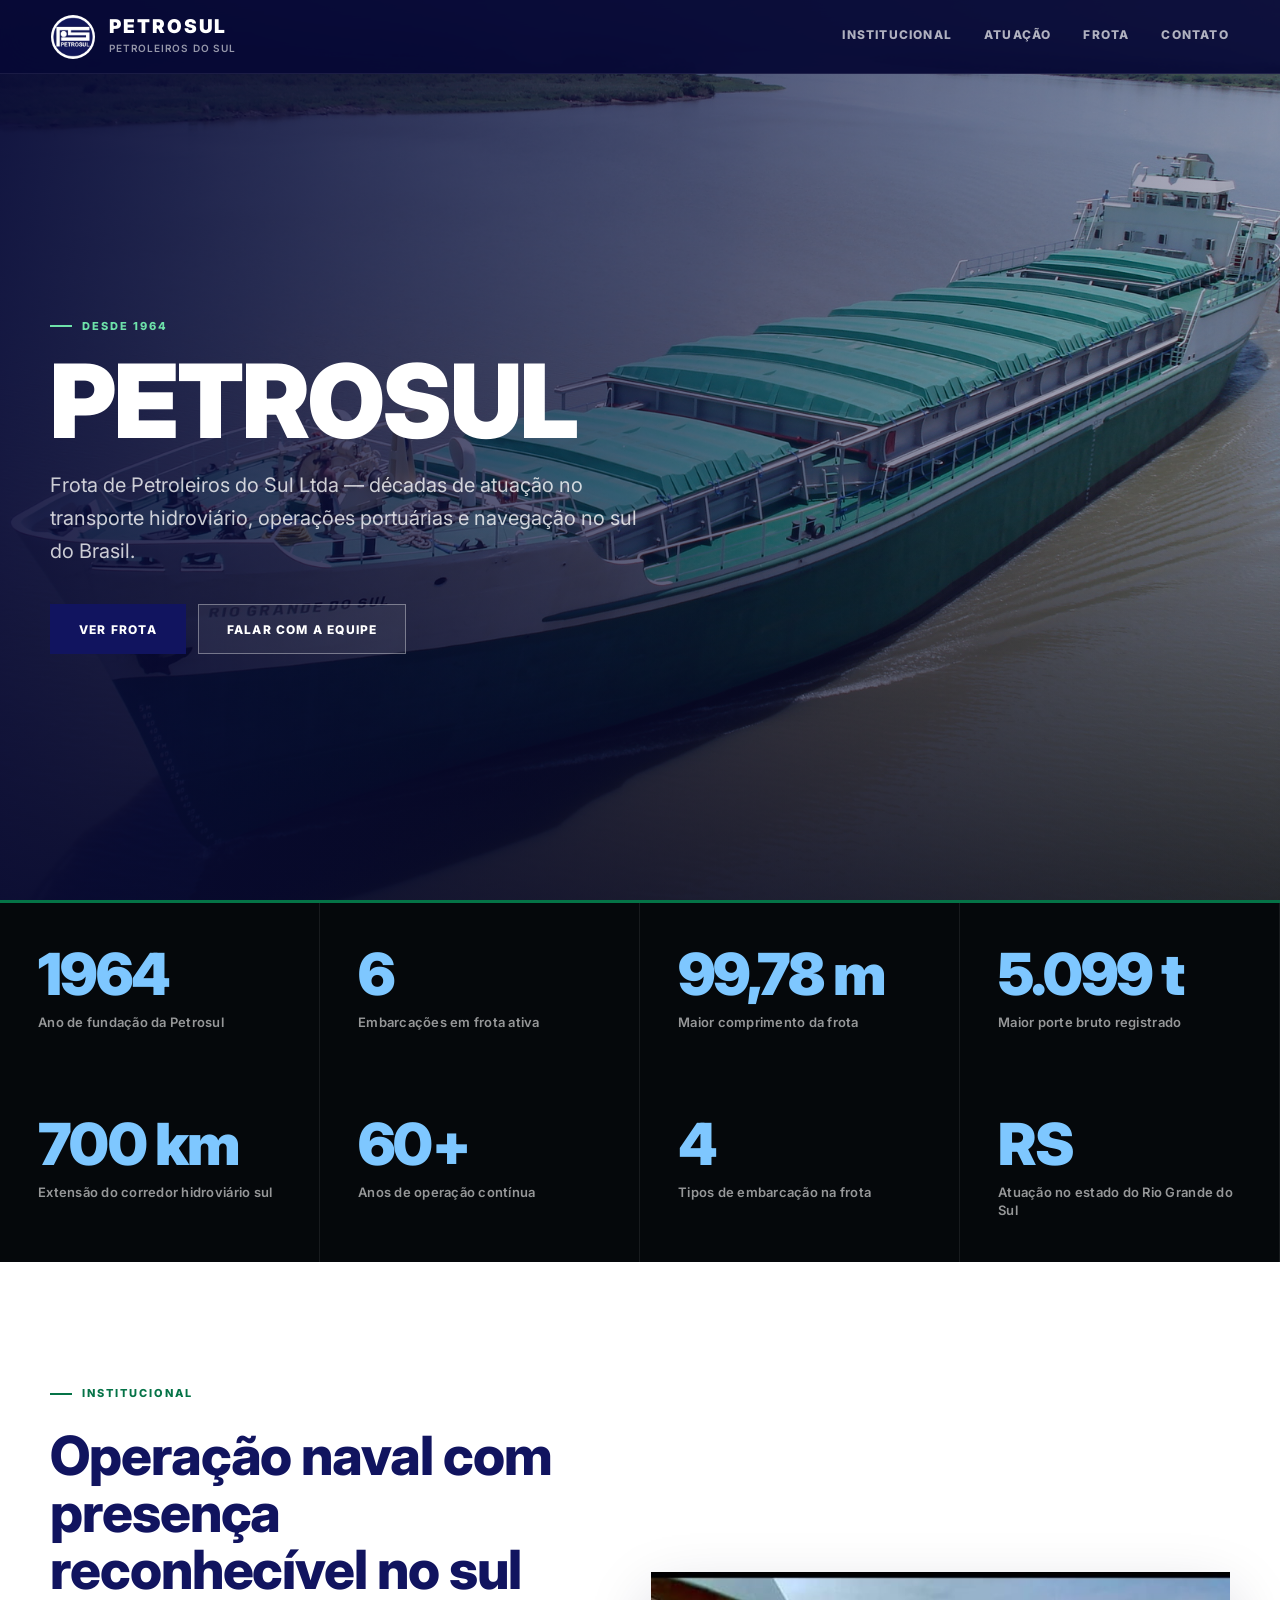
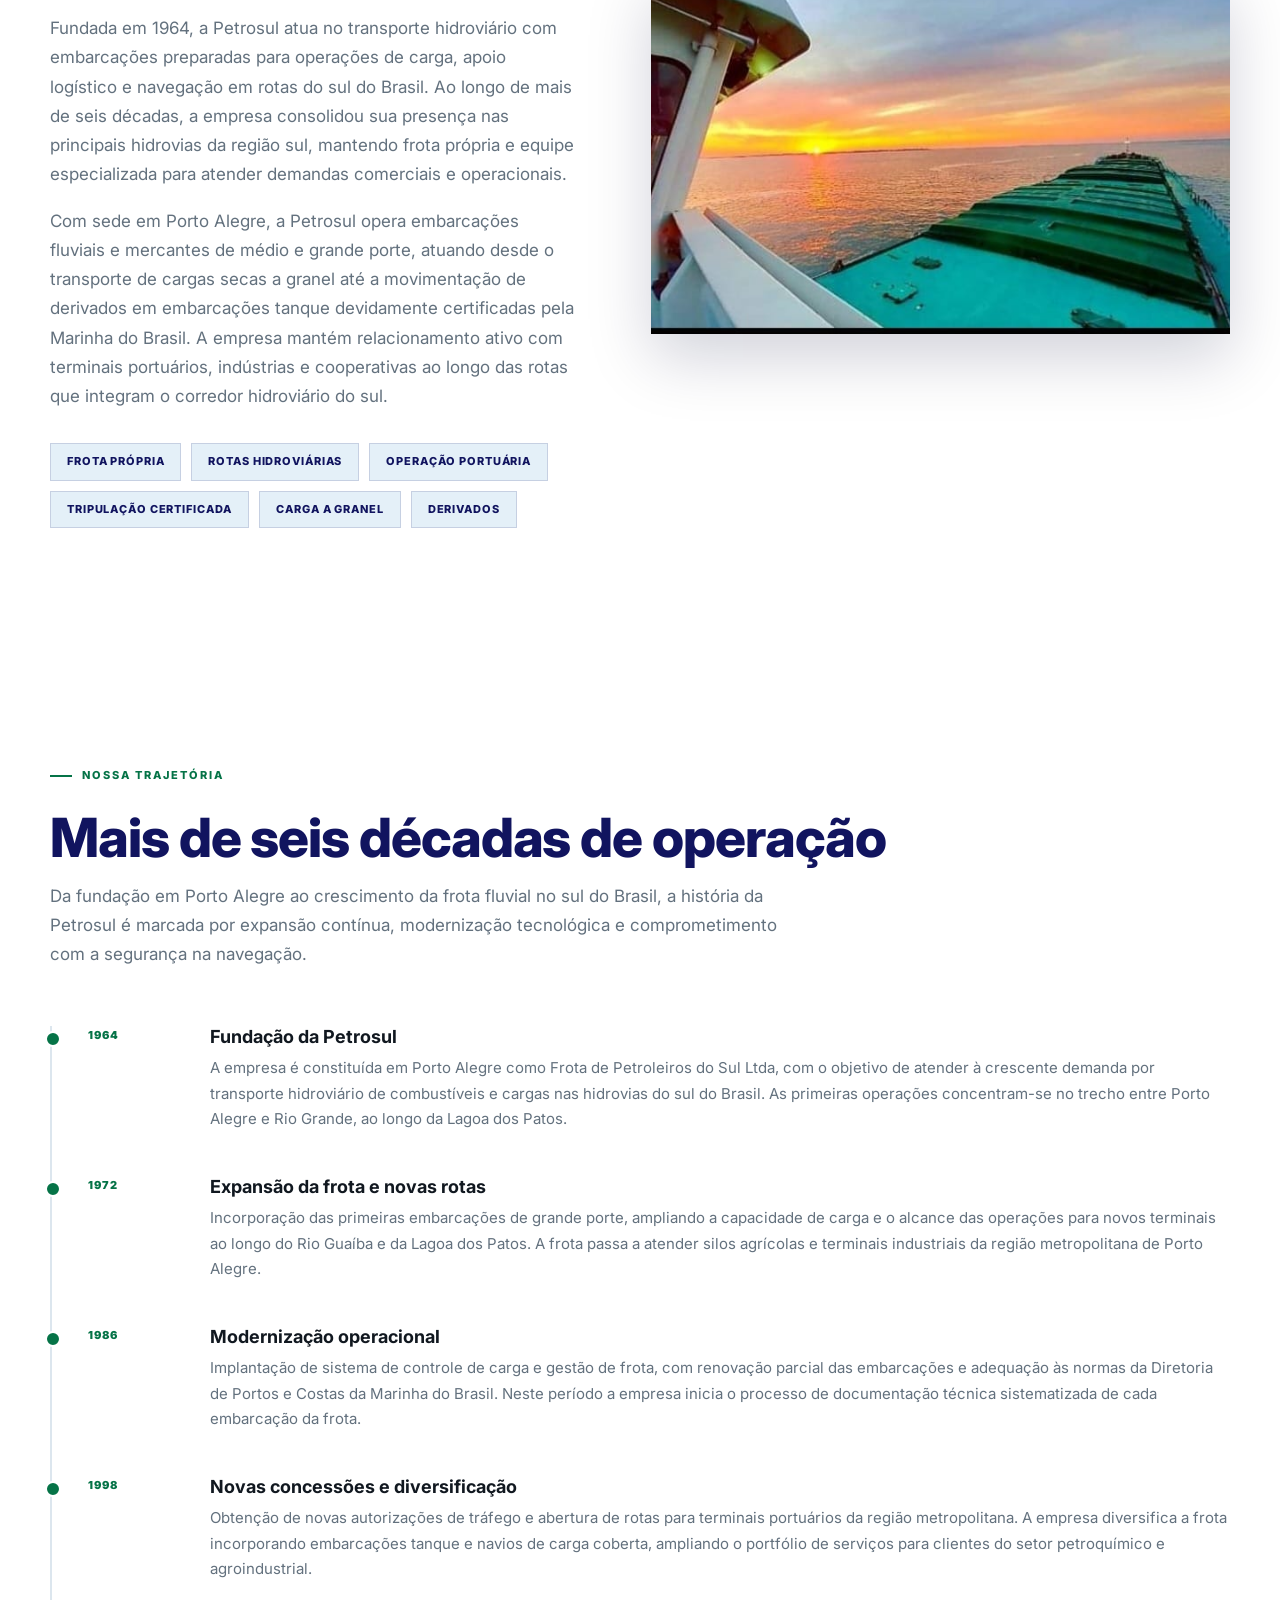
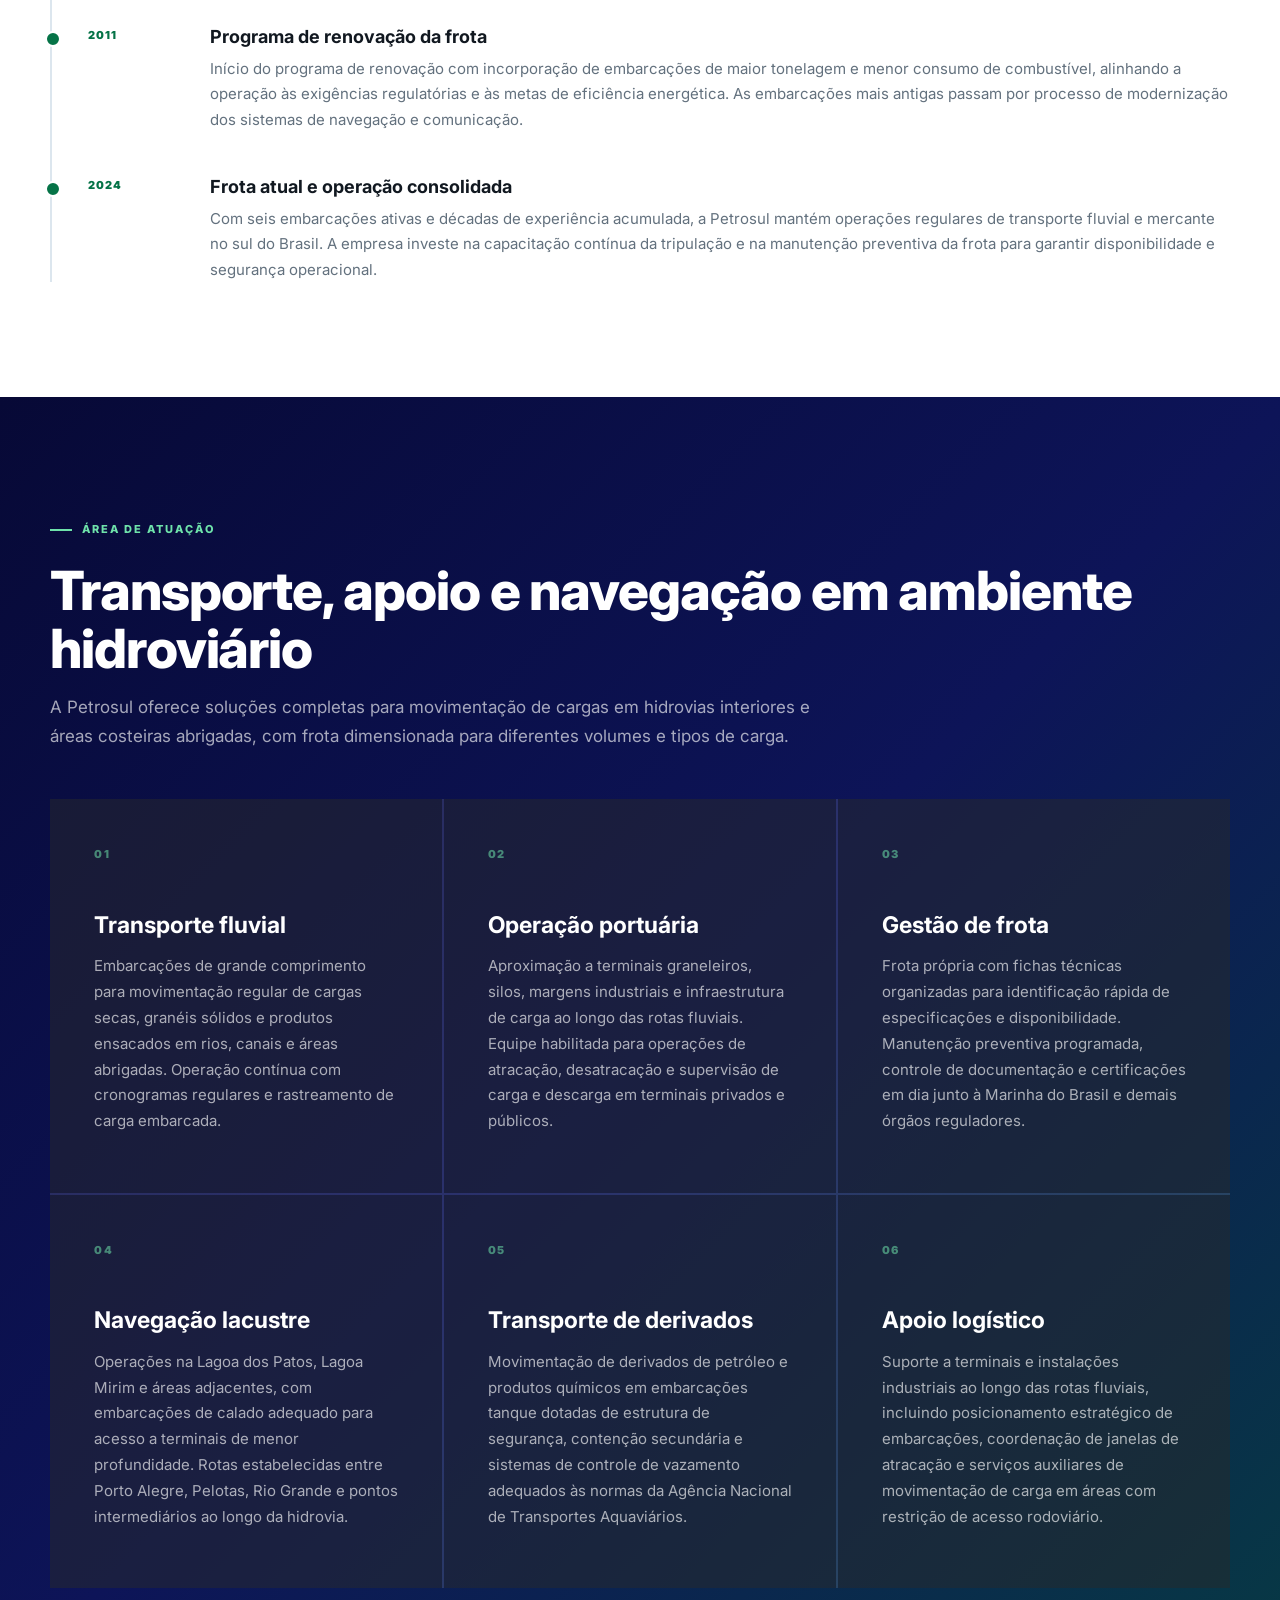
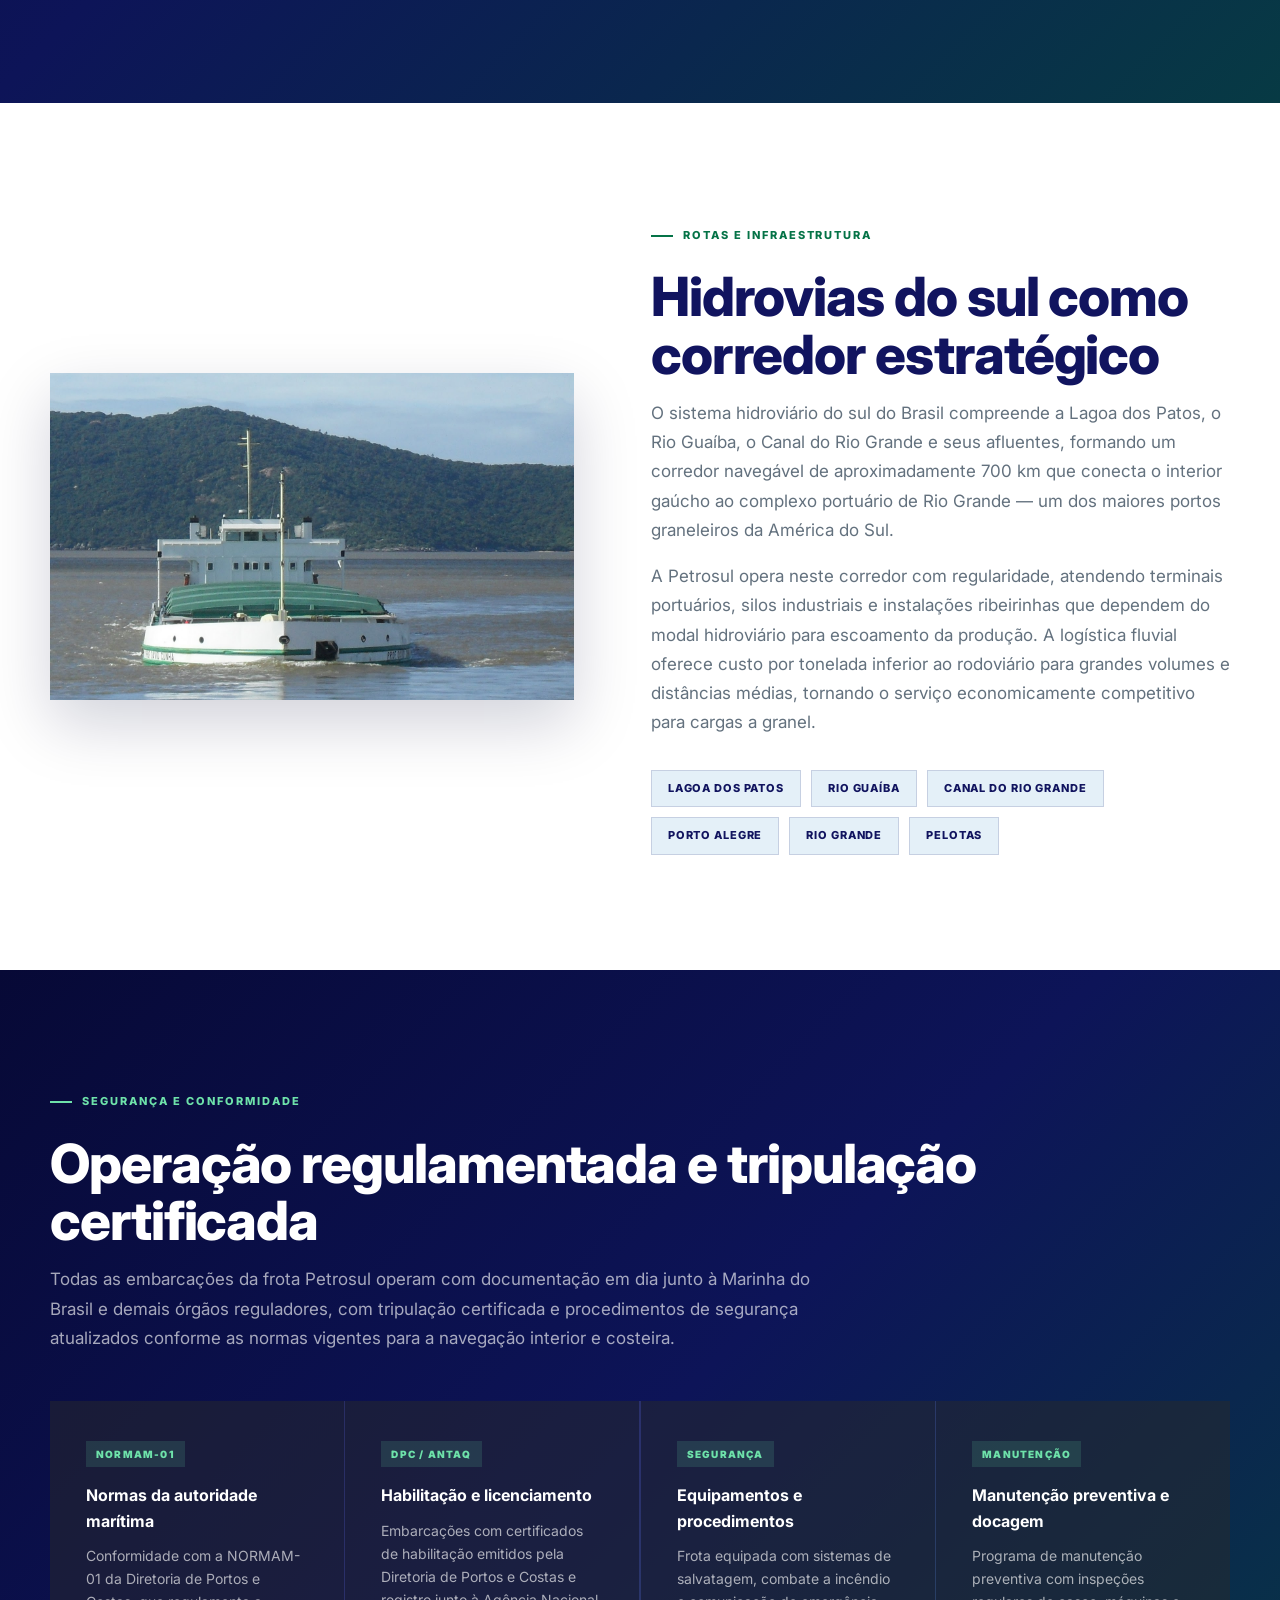
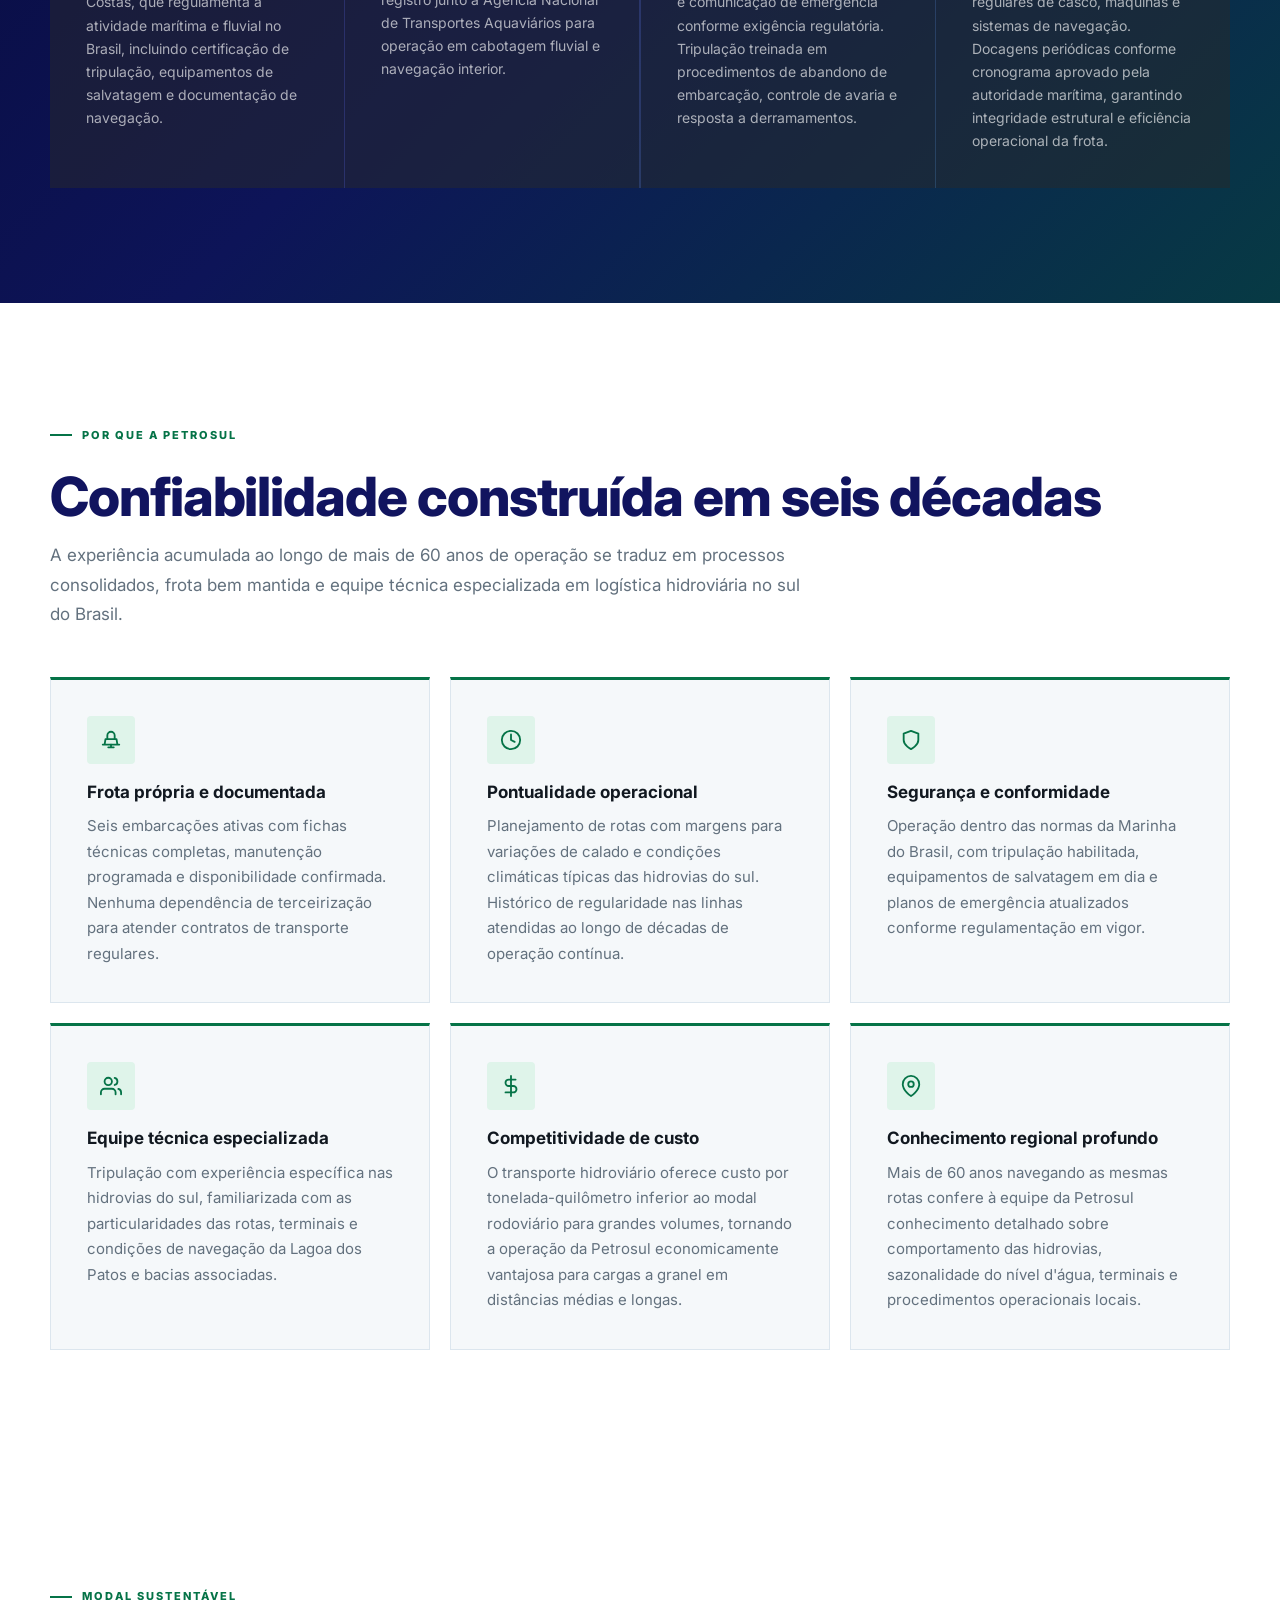
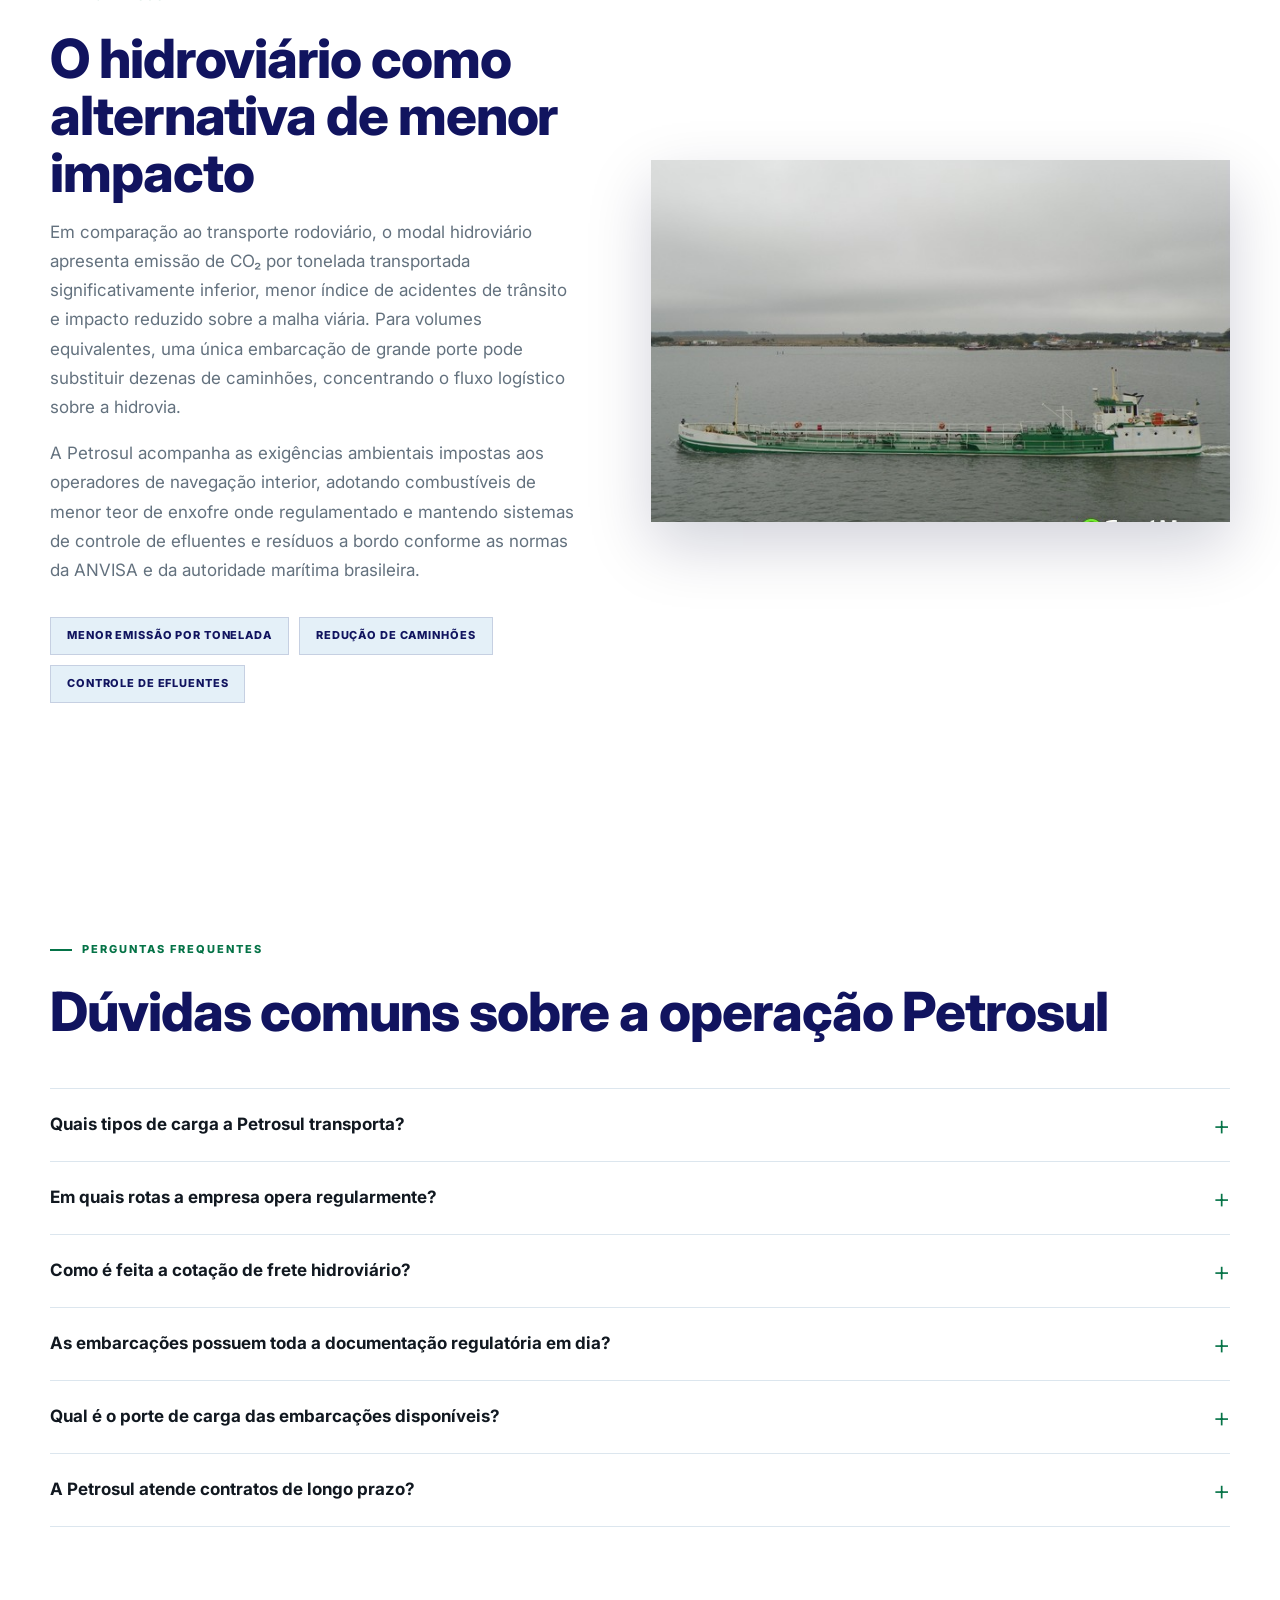
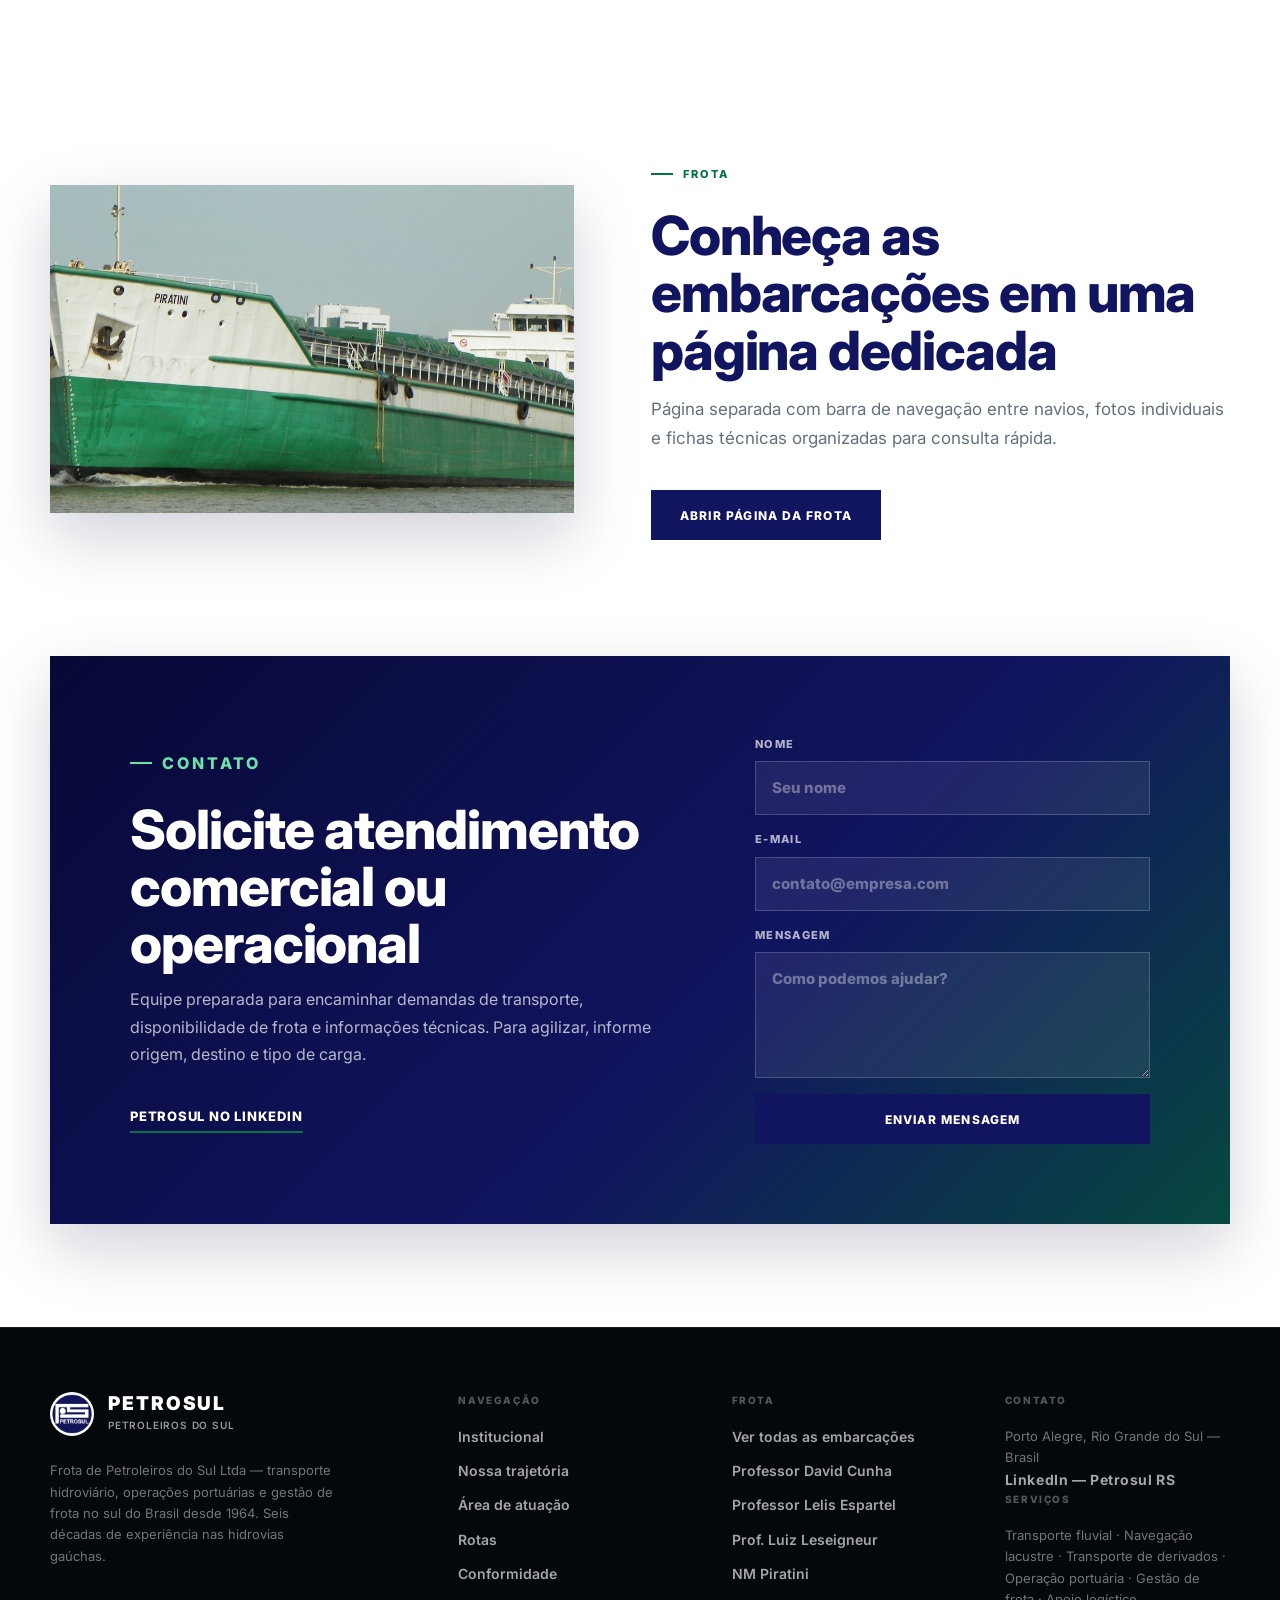
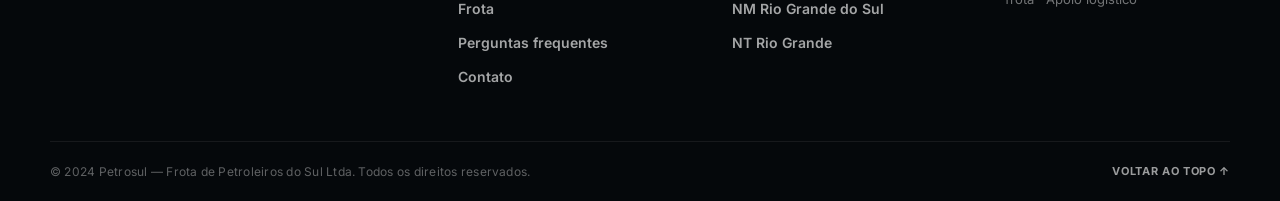
==== commit b40d57b6: "up" ====
--- a/index.html
+++ b/index.html
@@ -456,7 +456,7 @@
         <div>
           <p class="eyebrow">Contato</p>
           <h2>Solicite atendimento comercial ou operacional</h2>
-          <p>Equipe preparada para encaminhar demandas de transporte, disponibilidade de frota e informações técnicas.</p>
+          <p>Equipe preparada para encaminhar demandas de transporte, disponibilidade de frota e informações técnicas. Para agilizar, informe origem, destino e tipo de carga.</p>
           <a class="text-link" href="https://br.linkedin.com/company/petrosul-rs" target="_blank" rel="noopener noreferrer">
             Petrosul no LinkedIn
           </a>
--- a/css/style.css
+++ b/css/style.css
@@ -1354,290 +1354,6 @@
   font-weight: 900;
   letter-spacing: 0.12em;
   text-transform: uppercase;
-}
-
-/* ---- CARGO PROFILES ---- */
-
-.cargo-grid {
-  display: grid;
-  grid-template-columns: repeat(4, 1fr);
-  gap: 18px;
-  margin-top: 48px;
-}
-
-.cargo-card {
-  display: flex;
-  min-height: 360px;
-  padding: clamp(24px, 3vw, 34px);
-  flex-direction: column;
-  background: var(--surface);
-  border: 1px solid var(--line);
-  border-top: 3px solid var(--blue);
-  transition: transform 200ms ease, box-shadow 200ms ease, border-color 200ms ease;
-}
-
-.cargo-card:hover {
-  transform: translateY(-3px);
-  box-shadow: var(--shadow-sm);
-  border-top-color: var(--green);
-}
-
-.cargo-label {
-  width: fit-content;
-  margin-bottom: 24px;
-  padding: 6px 10px;
-  color: var(--green);
-  background: var(--green-soft);
-  font-size: 10px;
-  font-weight: 900;
-  letter-spacing: 0.12em;
-  text-transform: uppercase;
-}
-
-.cargo-card h3 {
-  color: var(--blue);
-  font-size: 20px;
-}
-
-.cargo-card p {
-  margin: 12px 0 0;
-  color: var(--muted);
-  font-size: 15px;
-  line-height: 1.68;
-}
-
-.mini-list {
-  display: grid;
-  gap: 9px;
-  margin: auto 0 0;
-  padding: 24px 0 0;
-  list-style: none;
-}
-
-.mini-list li {
-  position: relative;
-  padding-left: 18px;
-  color: var(--ink);
-  font-size: 13px;
-  font-weight: 700;
-  line-height: 1.45;
-}
-
-.mini-list li::before {
-  content: '';
-  position: absolute;
-  left: 0;
-  top: 0.65em;
-  width: 7px;
-  height: 7px;
-  background: var(--green);
-}
-
-/* ---- PROCESS ---- */
-
-.process-flow {
-  display: grid;
-  grid-template-columns: repeat(4, 1fr);
-  gap: 1.5px;
-  margin: 48px 0 0;
-  padding: 0;
-  list-style: none;
-  background: var(--line);
-  border: 1px solid var(--line);
-}
-
-.process-flow li {
-  position: relative;
-  min-height: 280px;
-  padding: clamp(24px, 3vw, 36px);
-  background: var(--white);
-}
-
-.process-flow li::after {
-  content: '';
-  position: absolute;
-  top: 38px;
-  right: -10px;
-  z-index: 2;
-  width: 20px;
-  height: 20px;
-  background: var(--white);
-  border-top: 1px solid var(--line);
-  border-right: 1px solid var(--line);
-  transform: rotate(45deg);
-}
-
-.process-flow li:last-child::after {
-  display: none;
-}
-
-.step-number {
-  display: inline-flex;
-  width: 48px;
-  height: 48px;
-  margin-bottom: 34px;
-  align-items: center;
-  justify-content: center;
-  color: var(--white);
-  background: var(--blue);
-  font-size: 12px;
-  font-weight: 900;
-  letter-spacing: 0.08em;
-}
-
-.process-flow h3 {
-  color: var(--ink);
-  font-size: 20px;
-}
-
-.process-flow p {
-  margin: 12px 0 0;
-  color: var(--muted);
-  font-size: 15px;
-  line-height: 1.68;
-}
-
-/* ---- QUOTE BOARD ---- */
-
-.quote-section {
-  display: grid;
-  grid-template-columns: minmax(0, 0.72fr) minmax(360px, 1fr);
-  gap: clamp(32px, 6vw, 72px);
-  align-items: center;
-  padding-top: clamp(52px, 7vw, 92px);
-  padding-bottom: clamp(52px, 7vw, 92px);
-  border-top: 1px solid var(--line);
-  border-bottom: 1px solid var(--line);
-}
-
-.quote-copy p:not(.eyebrow) {
-  max-width: 620px;
-  margin-top: 16px;
-  color: var(--muted);
-  font-size: 17px;
-  line-height: 1.72;
-}
-
-.quote-copy .btn {
-  margin-top: 28px;
-}
-
-.quote-board {
-  display: grid;
-  grid-template-columns: repeat(2, 1fr);
-  gap: 1.5px;
-  background: var(--line);
-  border: 1px solid var(--line);
-  box-shadow: var(--shadow-sm);
-}
-
-.quote-board div {
-  min-height: 150px;
-  padding: clamp(22px, 3vw, 30px);
-  background: var(--surface);
-}
-
-.quote-board strong {
-  display: block;
-  color: var(--green);
-  font-size: 12px;
-  font-weight: 900;
-  letter-spacing: 0.12em;
-}
-
-.quote-board span {
-  display: block;
-  margin-top: 26px;
-  color: var(--ink);
-  font-size: 16px;
-  font-weight: 700;
-  line-height: 1.45;
-}
-
-/* ---- COMPARISON TABLE ---- */
-
-.table-wrap {
-  margin-top: 48px;
-  overflow-x: auto;
-  border: 1px solid var(--line);
-  box-shadow: var(--shadow-sm);
-}
-
-.comparison-table {
-  width: 100%;
-  min-width: 920px;
-  border-collapse: collapse;
-  background: var(--white);
-}
-
-.comparison-table th,
-.comparison-table td {
-  padding: 18px 20px;
-  border-bottom: 1px solid var(--line);
-  text-align: left;
-  vertical-align: top;
-}
-
-.comparison-table th {
-  color: var(--white);
-  background: var(--blue);
-  font-size: 11px;
-  font-weight: 900;
-  letter-spacing: 0.10em;
-  text-transform: uppercase;
-}
-
-.comparison-table td {
-  color: var(--muted);
-  font-size: 14px;
-  line-height: 1.55;
-}
-
-.comparison-table td:first-child {
-  color: var(--ink);
-  font-weight: 800;
-}
-
-.comparison-table tbody tr:hover td {
-  background: var(--blue-soft);
-}
-
-/* ---- READINESS ---- */
-
-.readiness-grid {
-  display: grid;
-  grid-template-columns: repeat(4, 1fr);
-  gap: 18px;
-  margin-top: 48px;
-}
-
-.readiness-grid article {
-  min-height: 250px;
-  padding: clamp(24px, 3vw, 34px);
-  color: var(--white);
-  background: linear-gradient(145deg, var(--blue-deep), #0b2c4a);
-  border-top: 3px solid var(--green);
-}
-
-.readiness-grid span {
-  display: block;
-  margin-bottom: 42px;
-  color: #6ee2aa;
-  font-size: 11px;
-  font-weight: 900;
-  letter-spacing: 0.14em;
-}
-
-.readiness-grid h3 {
-  color: var(--white);
-  font-size: 20px;
-}
-
-.readiness-grid p {
-  margin: 12px 0 0;
-  color: rgba(255, 255, 255, 0.66);
-  font-size: 15px;
-  line-height: 1.68;
 }
 
 /* ---- RESPONSIVE ---- */
@@ -1678,23 +1394,15 @@
 
   .metrics,
   .service-grid,
-  .asset-grid,
-  .cargo-grid,
-  .process-flow,
-  .readiness-grid {
+  .asset-grid {
     grid-template-columns: repeat(2, 1fr);
   }
 
   .split,
   .fleet-detail,
   .contact-section,
-  .page-hero,
-  .quote-section {
+  .page-hero {
     grid-template-columns: 1fr;
-  }
-
-  .process-flow li::after {
-    display: none;
   }
 
   .fleet-info {
@@ -1844,23 +1552,8 @@
 
   .metrics,
   .service-grid,
-  .asset-grid,
-  .cargo-grid,
-  .process-flow,
-  .readiness-grid,
-  .quote-board {
+  .asset-grid {
     grid-template-columns: 1fr;
-  }
-
-  .cargo-card,
-  .process-flow li,
-  .readiness-grid article {
-    min-height: 0;
-  }
-
-  .quote-section {
-    border-top: 0;
-    border-bottom: 0;
   }
 
   .metrics div {
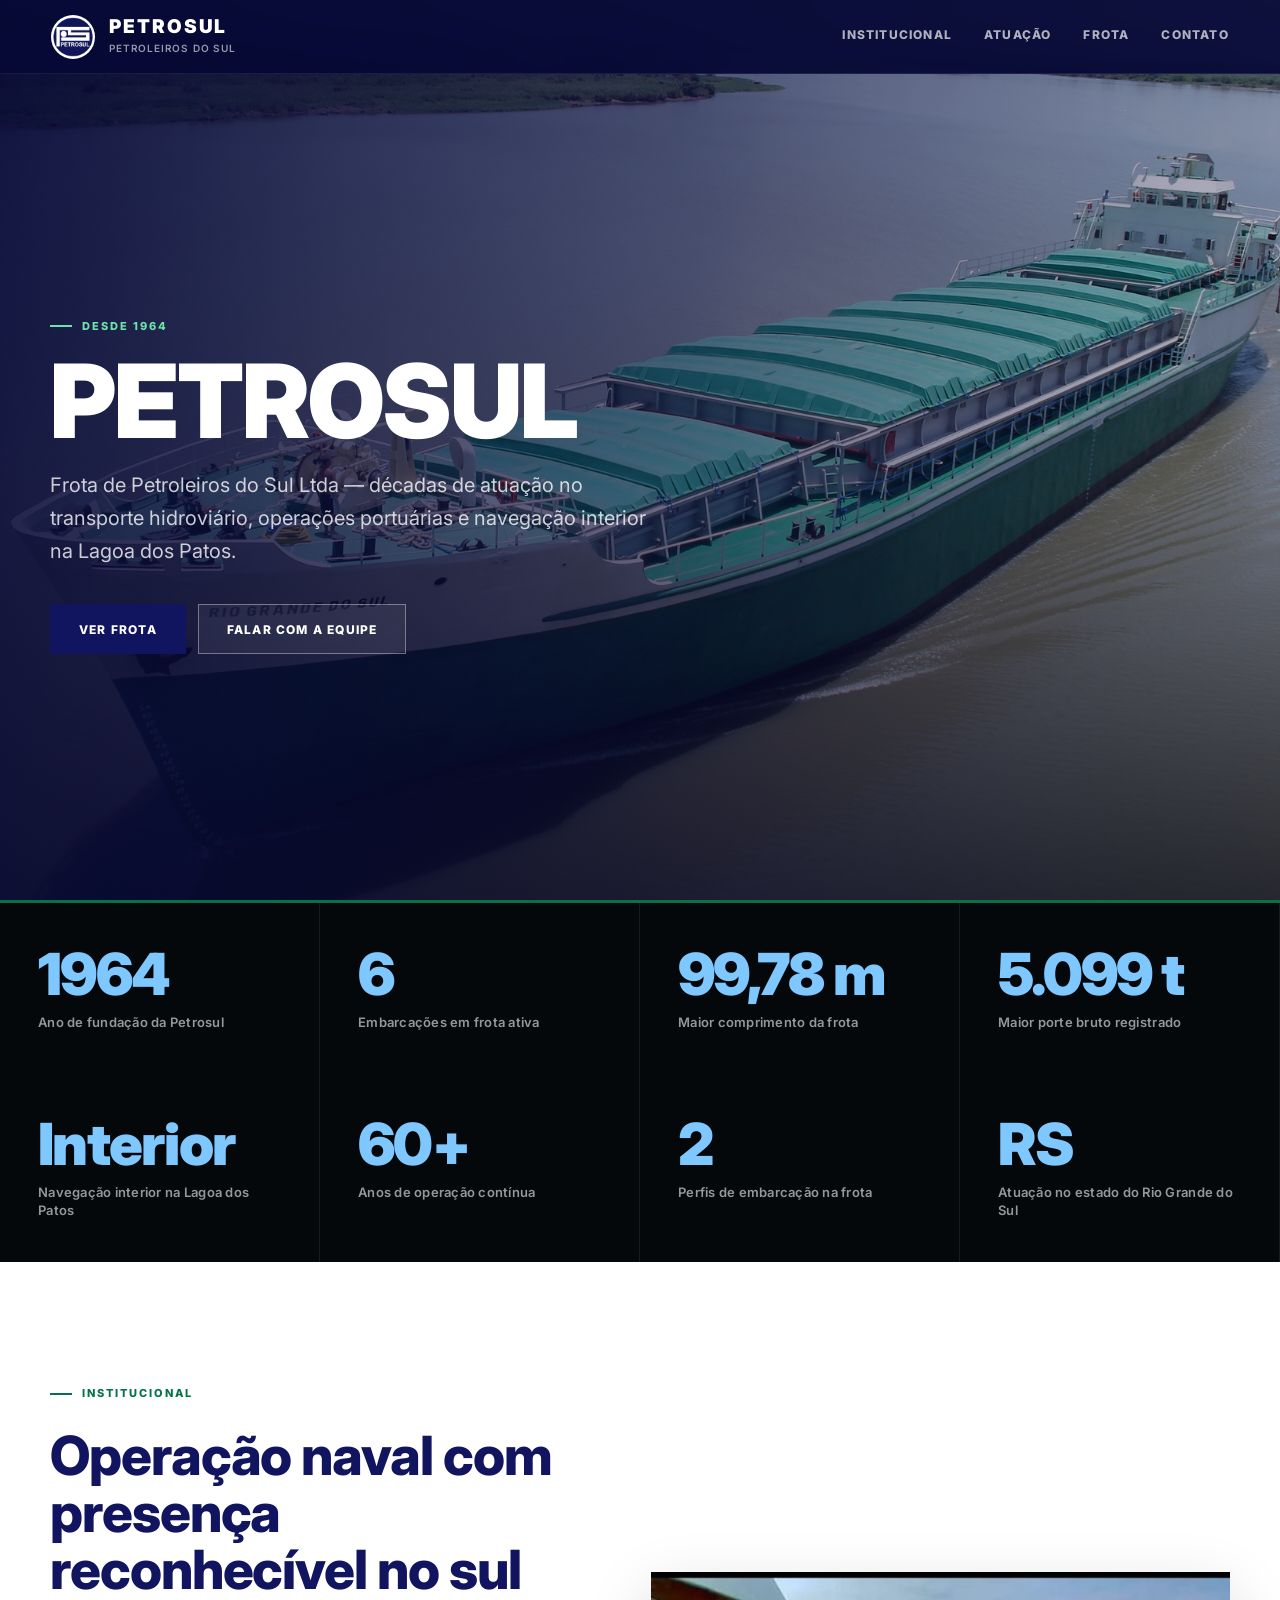
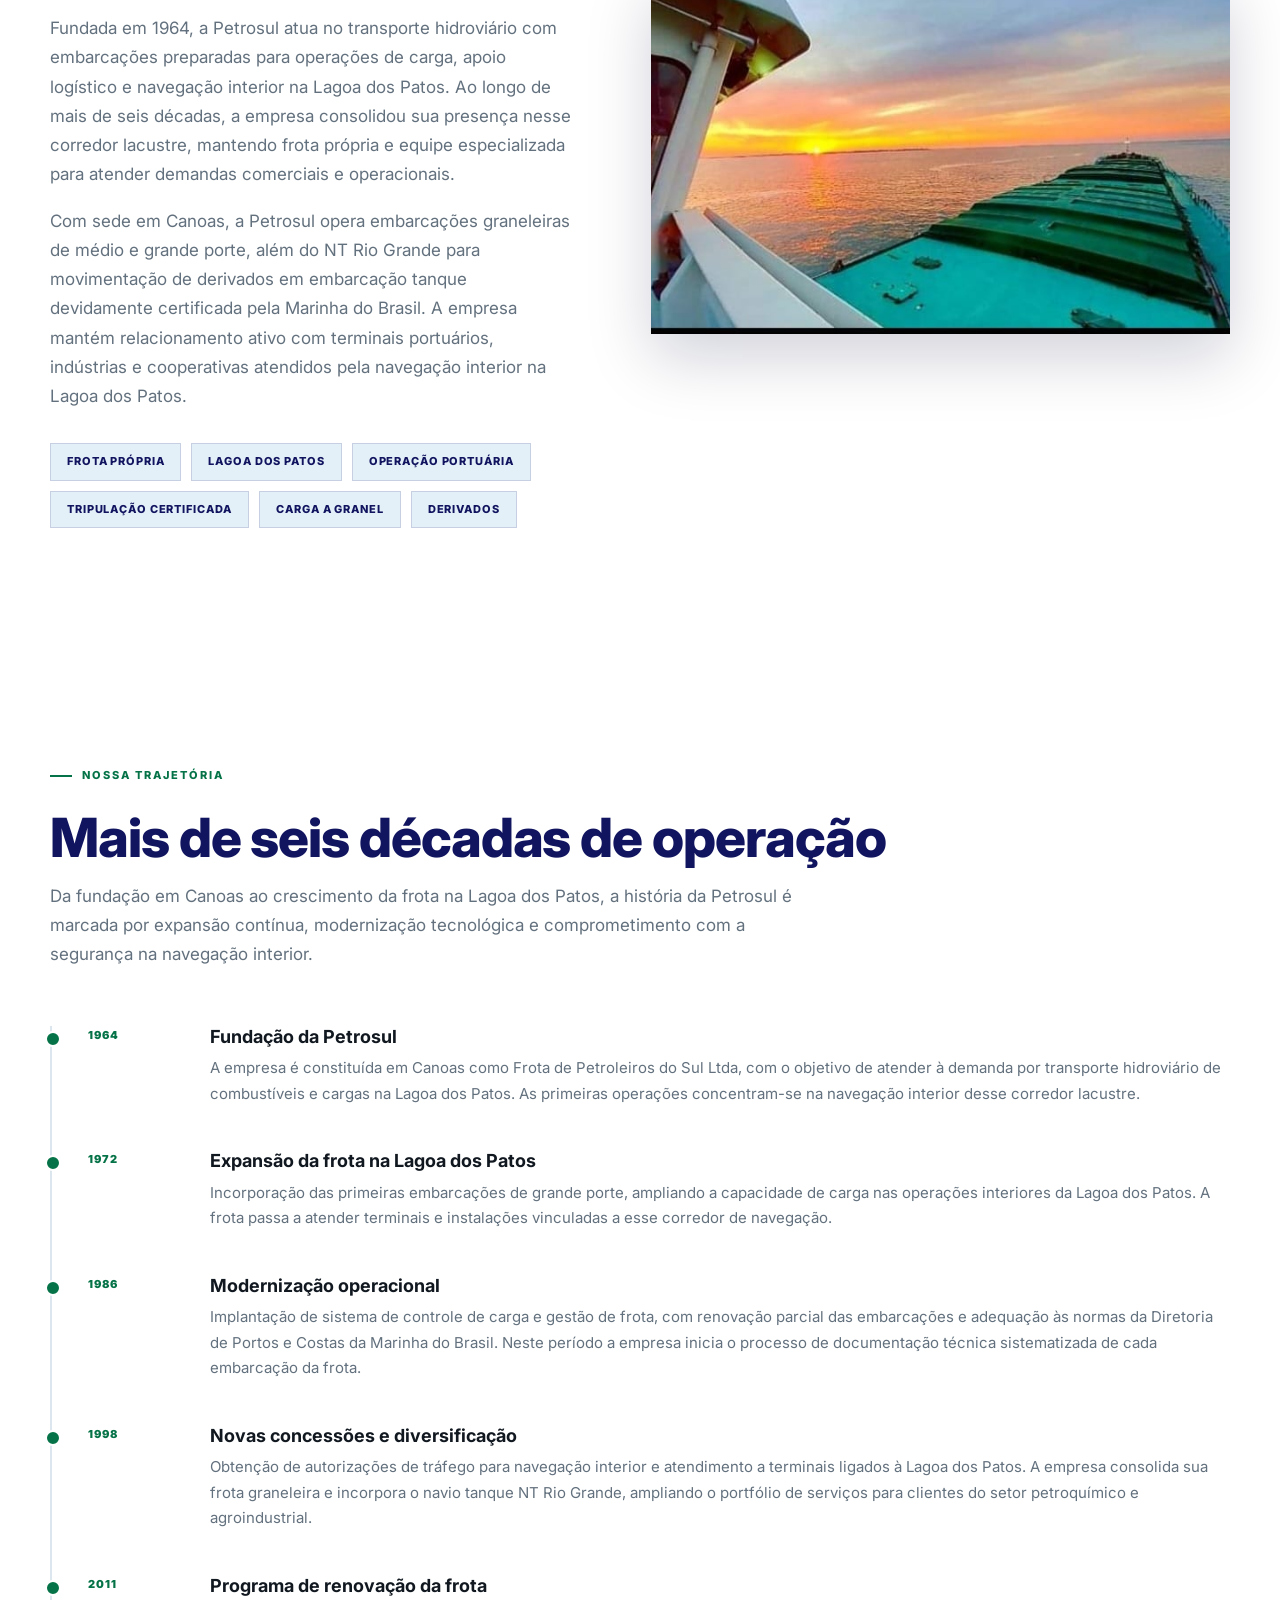
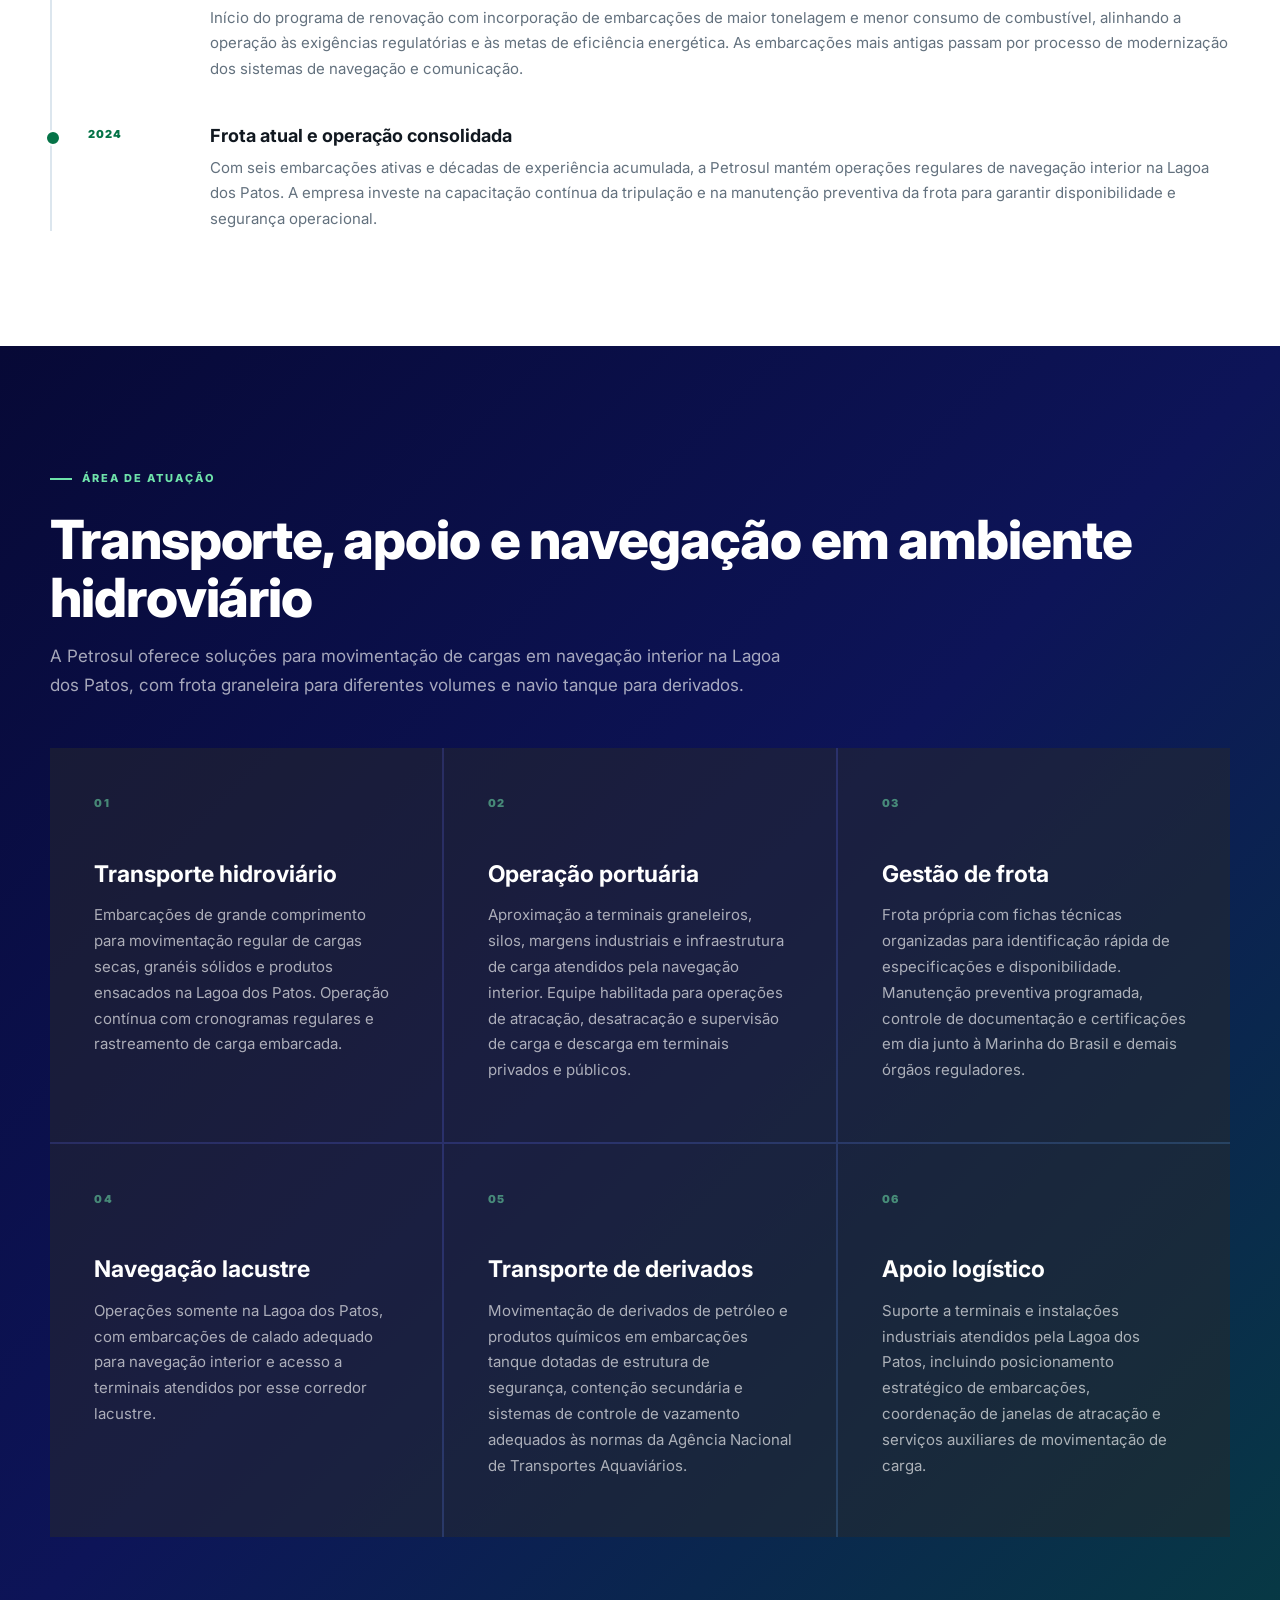
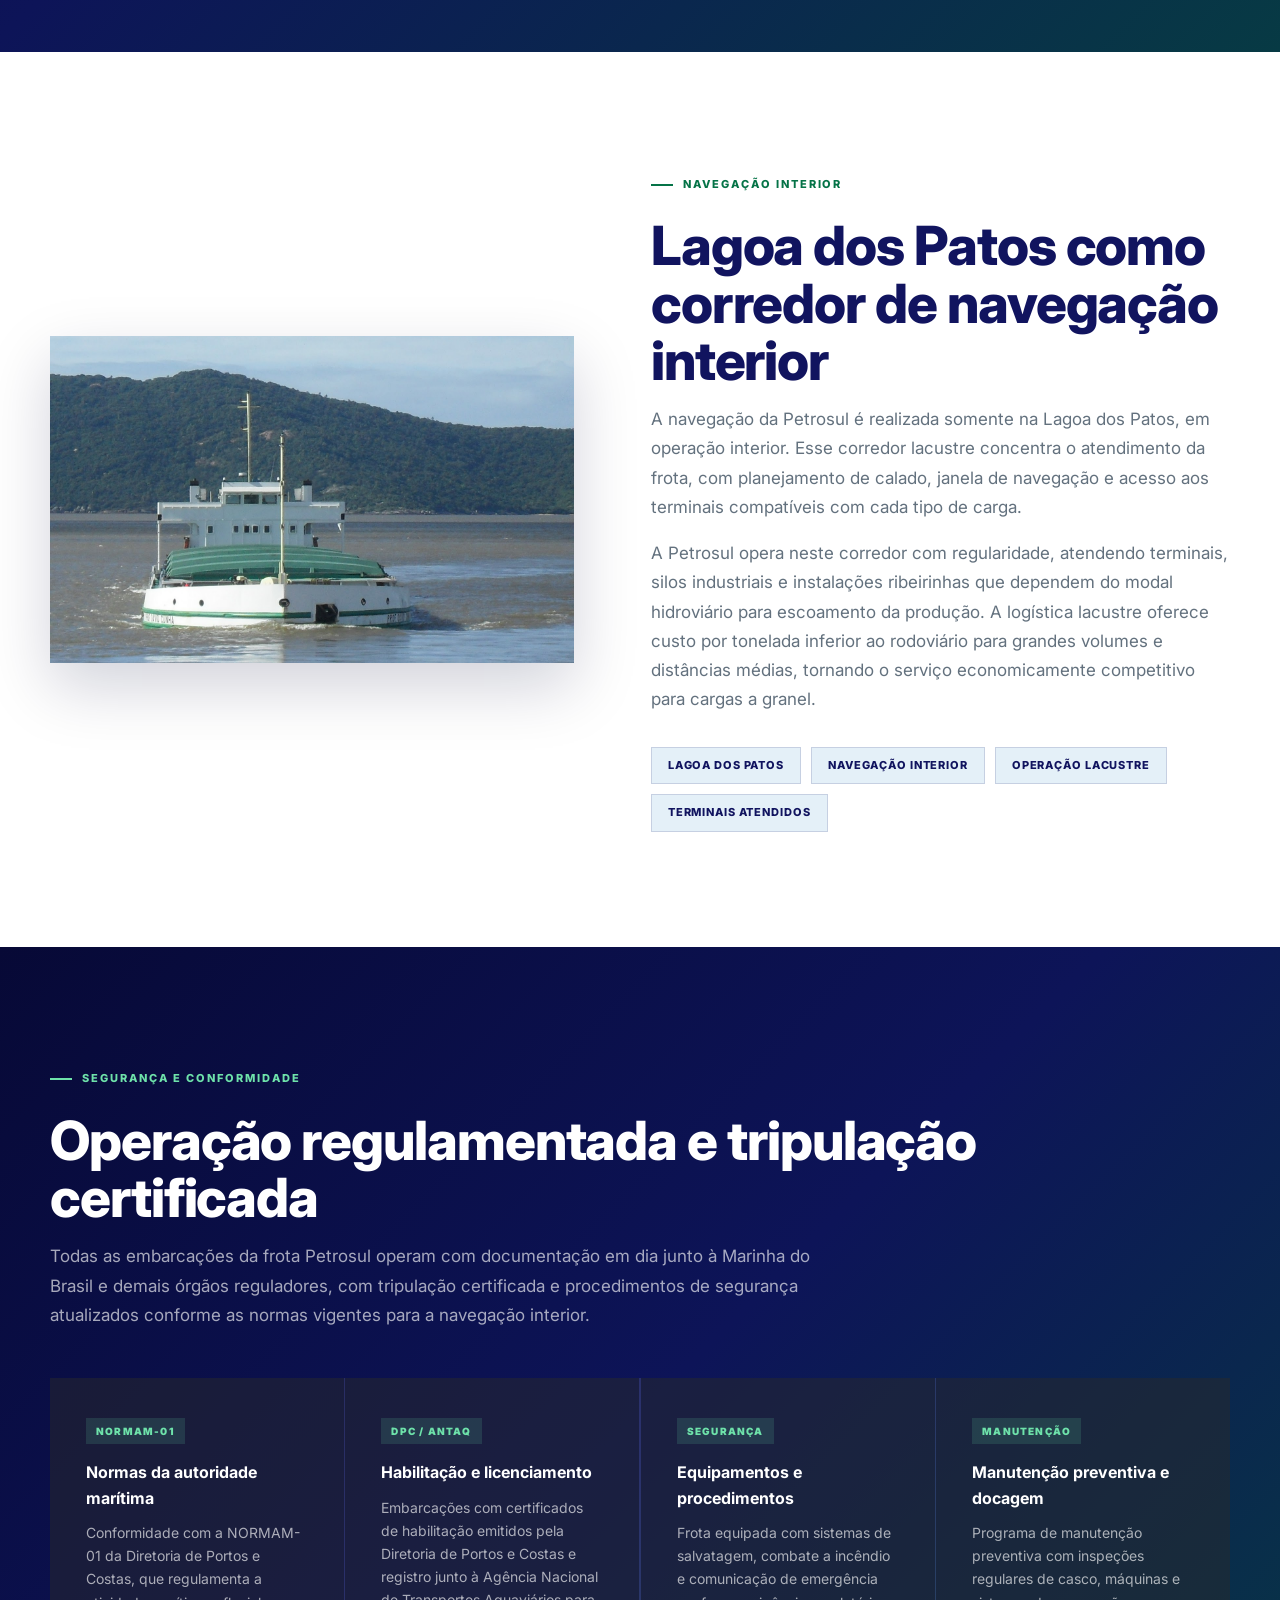
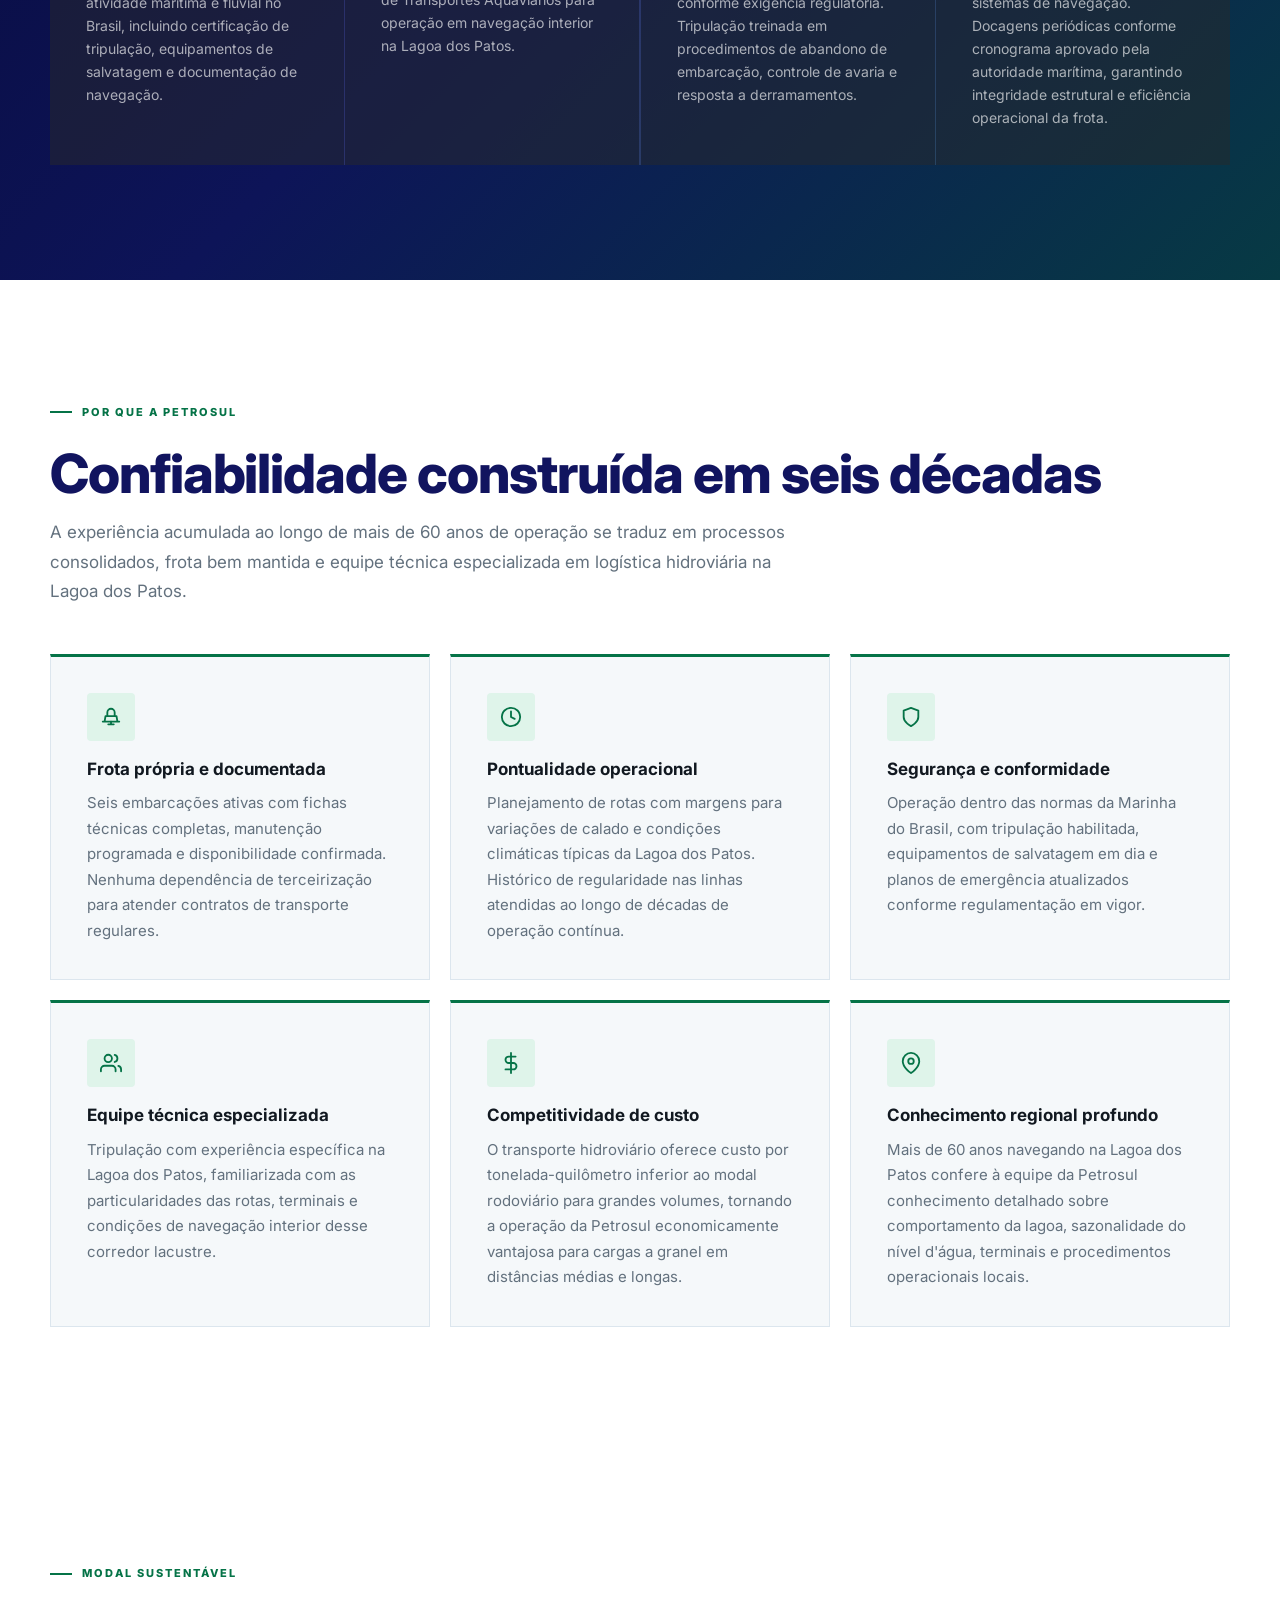
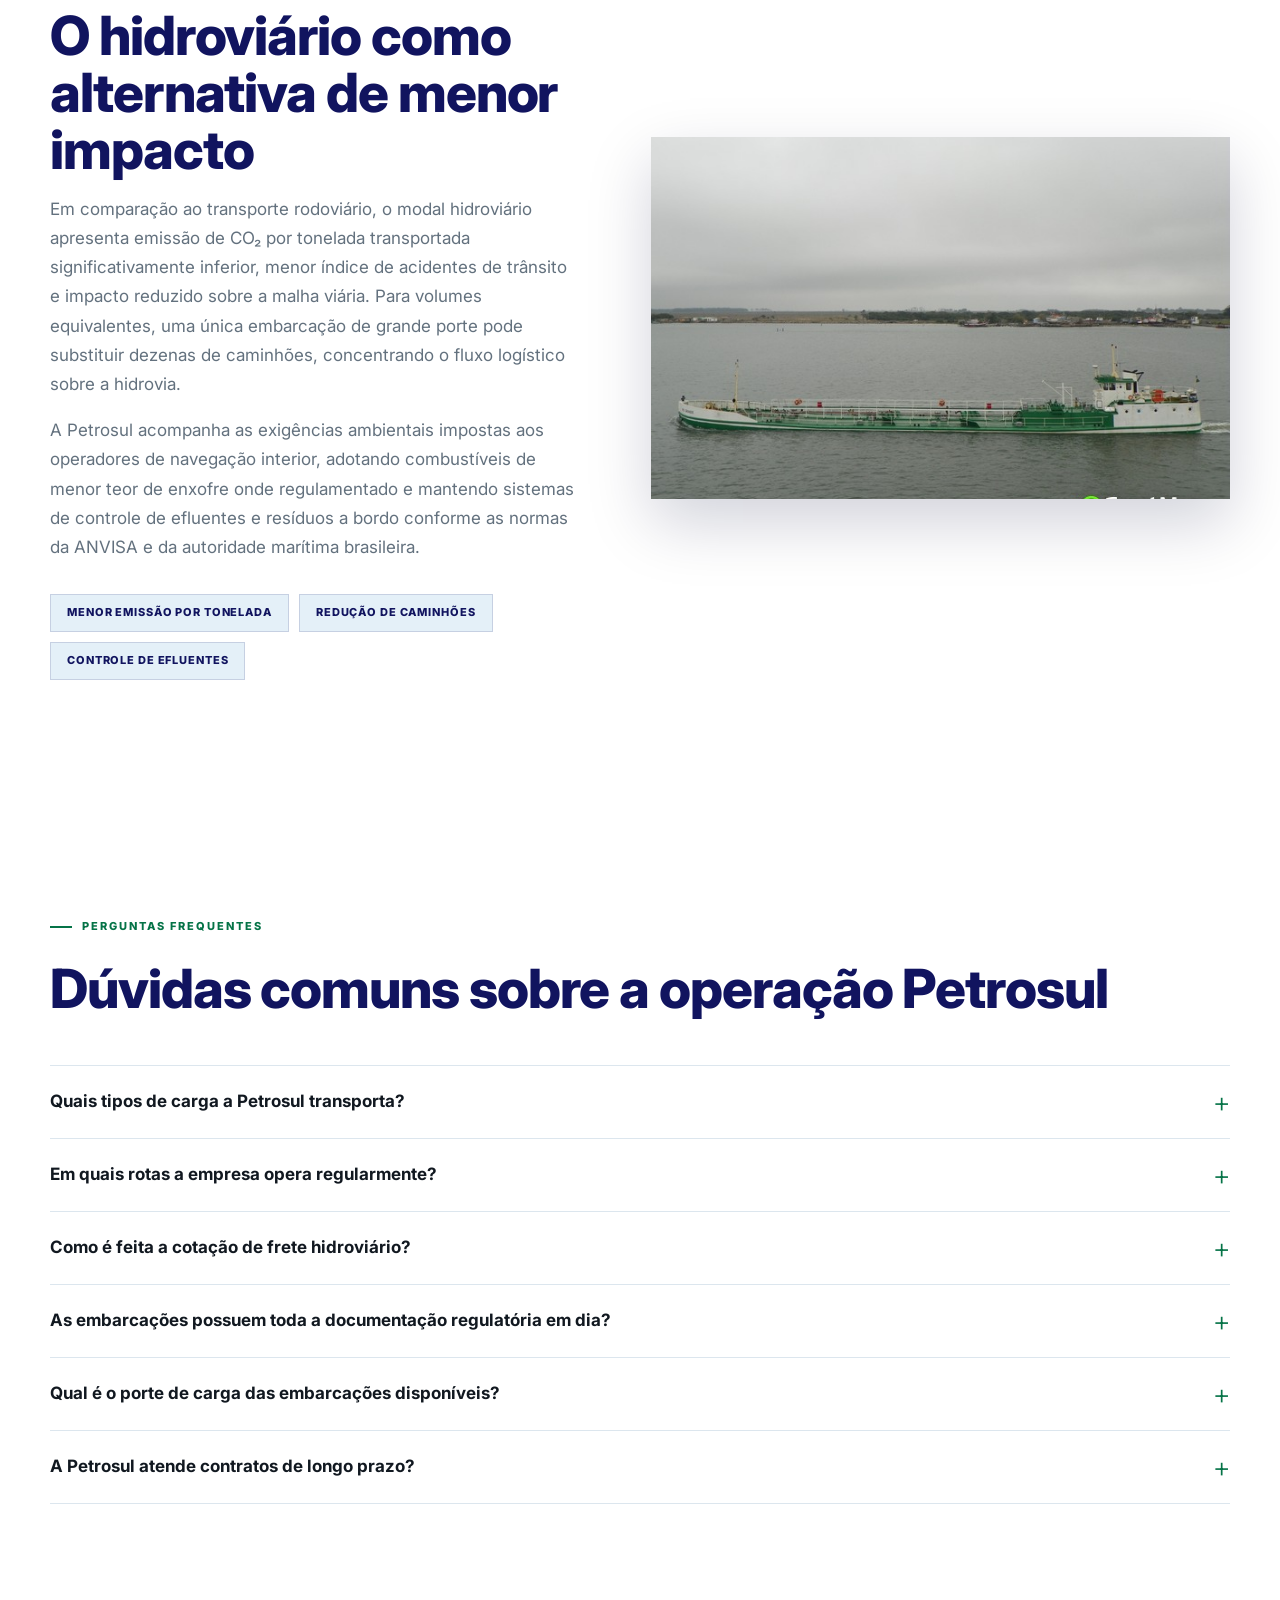
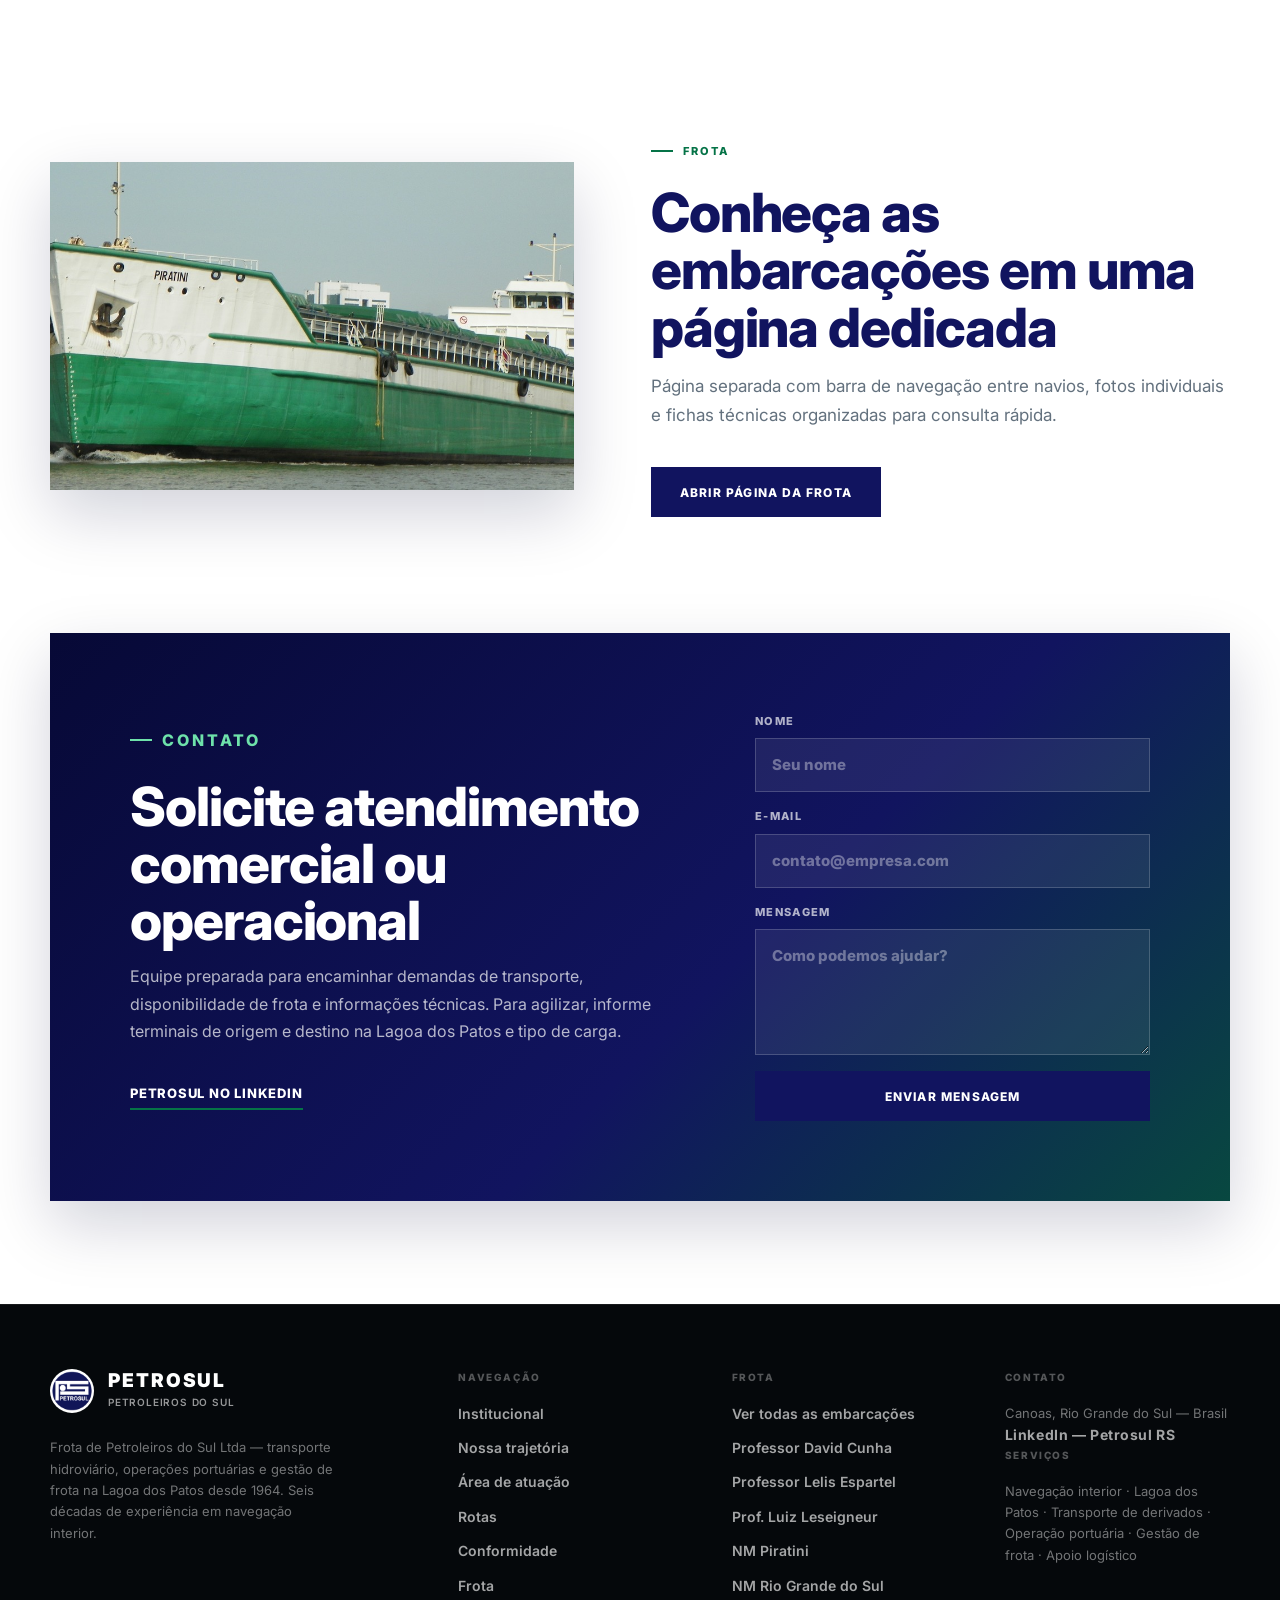
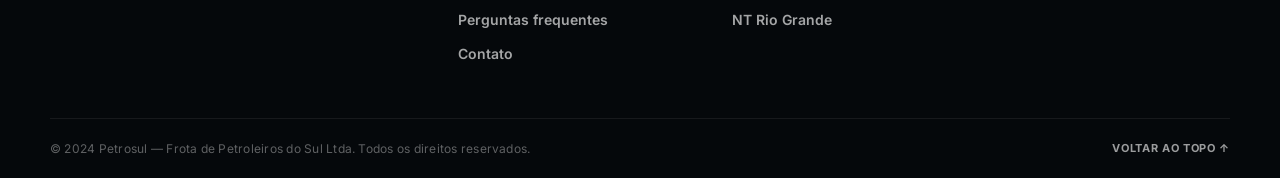
==== commit e26f7aa6: "up" ====
--- a/index.html
+++ b/index.html
@@ -7,7 +7,7 @@
     <link rel="icon" href="imagens/logo.jpeg" />
     <meta
       name="description"
-      content="Petrosul — Frota de Petroleiros do Sul Ltda. Transporte hidroviário, operações portuárias e navegação no sul do Brasil desde 1964."
+      content="Petrosul — Frota de Petroleiros do Sul Ltda. Transporte hidroviário, operações portuárias e navegação interior na Lagoa dos Patos desde 1964."
     />
     <link rel="preconnect" href="https://fonts.googleapis.com" />
     <link rel="preconnect" href="https://fonts.gstatic.com" crossorigin />
@@ -42,7 +42,7 @@
       <section class="hero" aria-label="Petrosul">
         <picture>
           <source srcset="imagens/navio3.jpeg" media="(min-width: 760px)" />
-          <img src="imagens/fundo_telefone.png" alt="Navio Rio Grande do Sul navegando em hidrovia" />
+          <img src="imagens/fundo_telefone.png" alt="Navio Rio Grande do Sul navegando na Lagoa dos Patos" />
         </picture>
         <div class="hero-overlay"></div>
         <div class="hero-content">
@@ -50,7 +50,7 @@
           <h1>Petrosul</h1>
           <p>
             Frota de Petroleiros do Sul Ltda — décadas de atuação no transporte
-            hidroviário, operações portuárias e navegação no sul do Brasil.
+            hidroviário, operações portuárias e navegação interior na Lagoa dos Patos.
           </p>
           <div class="hero-actions" aria-label="Ações principais">
             <a class="btn btn-primary" href="frota.html">Ver frota</a>
@@ -85,8 +85,8 @@
             <path d="M12 2C8.13 2 5 5.13 5 9c0 5.25 7 13 7 13s7-7.75 7-13c0-3.87-3.13-7-7-7z"/>
             <circle cx="12" cy="9" r="2.5"/>
           </svg>
-          <strong>Sul do Brasil</strong>
-          <span>atuação regional</span>
+          <strong>Lagoa dos Patos</strong>
+          <span>navegação interior</span>
         </div>
       </section>
 
@@ -108,16 +108,16 @@
           <span>Maior porte bruto registrado</span>
         </div>
         <div>
-          <strong>700 km</strong>
-          <span>Extensão do corredor hidroviário sul</span>
+          <strong>Interior</strong>
+          <span>Navegação interior na Lagoa dos Patos</span>
         </div>
         <div>
           <strong>60+</strong>
           <span>Anos de operação contínua</span>
         </div>
         <div>
-          <strong>4</strong>
-          <span>Tipos de embarcação na frota</span>
+          <strong>2</strong>
+          <span>Perfis de embarcação na frota</span>
         </div>
         <div>
           <strong>RS</strong>
@@ -131,22 +131,22 @@
           <h2>Operação naval com presença reconhecível no sul</h2>
           <p>
             Fundada em 1964, a Petrosul atua no transporte hidroviário com embarcações
-            preparadas para operações de carga, apoio logístico e navegação em rotas
-            do sul do Brasil. Ao longo de mais de seis décadas, a empresa consolidou
-            sua presença nas principais hidrovias da região sul, mantendo frota própria
+            preparadas para operações de carga, apoio logístico e navegação interior
+            na Lagoa dos Patos. Ao longo de mais de seis décadas, a empresa consolidou
+            sua presença nesse corredor lacustre, mantendo frota própria
             e equipe especializada para atender demandas comerciais e operacionais.
           </p>
           <p>
-            Com sede em Porto Alegre, a Petrosul opera embarcações fluviais e mercantes
-            de médio e grande porte, atuando desde o transporte de cargas secas a granel
-            até a movimentação de derivados em embarcações tanque devidamente certificadas
+            Com sede em Canoas, a Petrosul opera embarcações graneleiras
+            de médio e grande porte, além do NT Rio Grande para movimentação
+            de derivados em embarcação tanque devidamente certificada
             pela Marinha do Brasil. A empresa mantém relacionamento ativo com terminais
-            portuários, indústrias e cooperativas ao longo das rotas que integram o
-            corredor hidroviário do sul.
+            portuários, indústrias e cooperativas atendidos pela navegação interior
+            na Lagoa dos Patos.
           </p>
           <div class="pill-row" aria-label="Diferenciais">
             <span>Frota própria</span>
-            <span>Rotas hidroviárias</span>
+            <span>Lagoa dos Patos</span>
             <span>Operação portuária</span>
             <span>Tripulação certificada</span>
             <span>Carga a granel</span>
@@ -162,21 +162,21 @@
         <div class="section-heading">
           <p class="eyebrow">Nossa trajetória</p>
           <h2>Mais de seis décadas de operação</h2>
-          <p>Da fundação em Porto Alegre ao crescimento da frota fluvial no sul do Brasil, a história da Petrosul é marcada por expansão contínua, modernização tecnológica e comprometimento com a segurança na navegação.</p>
+          <p>Da fundação em Canoas ao crescimento da frota na Lagoa dos Patos, a história da Petrosul é marcada por expansão contínua, modernização tecnológica e comprometimento com a segurança na navegação interior.</p>
         </div>
         <div class="timeline">
           <div class="timeline-item">
             <span class="timeline-year">1964</span>
             <div>
               <h4>Fundação da Petrosul</h4>
-              <p>A empresa é constituída em Porto Alegre como Frota de Petroleiros do Sul Ltda, com o objetivo de atender à crescente demanda por transporte hidroviário de combustíveis e cargas nas hidrovias do sul do Brasil. As primeiras operações concentram-se no trecho entre Porto Alegre e Rio Grande, ao longo da Lagoa dos Patos.</p>
+              <p>A empresa é constituída em Canoas como Frota de Petroleiros do Sul Ltda, com o objetivo de atender à demanda por transporte hidroviário de combustíveis e cargas na Lagoa dos Patos. As primeiras operações concentram-se na navegação interior desse corredor lacustre.</p>
             </div>
           </div>
           <div class="timeline-item">
             <span class="timeline-year">1972</span>
             <div>
-              <h4>Expansão da frota e novas rotas</h4>
-              <p>Incorporação das primeiras embarcações de grande porte, ampliando a capacidade de carga e o alcance das operações para novos terminais ao longo do Rio Guaíba e da Lagoa dos Patos. A frota passa a atender silos agrícolas e terminais industriais da região metropolitana de Porto Alegre.</p>
+              <h4>Expansão da frota na Lagoa dos Patos</h4>
+              <p>Incorporação das primeiras embarcações de grande porte, ampliando a capacidade de carga nas operações interiores da Lagoa dos Patos. A frota passa a atender terminais e instalações vinculadas a esse corredor de navegação.</p>
             </div>
           </div>
           <div class="timeline-item">
@@ -190,7 +190,7 @@
             <span class="timeline-year">1998</span>
             <div>
               <h4>Novas concessões e diversificação</h4>
-              <p>Obtenção de novas autorizações de tráfego e abertura de rotas para terminais portuários da região metropolitana. A empresa diversifica a frota incorporando embarcações tanque e navios de carga coberta, ampliando o portfólio de serviços para clientes do setor petroquímico e agroindustrial.</p>
+              <p>Obtenção de autorizações de tráfego para navegação interior e atendimento a terminais ligados à Lagoa dos Patos. A empresa consolida sua frota graneleira e incorpora o navio tanque NT Rio Grande, ampliando o portfólio de serviços para clientes do setor petroquímico e agroindustrial.</p>
             </div>
           </div>
           <div class="timeline-item">
@@ -204,7 +204,7 @@
             <span class="timeline-year">2024</span>
             <div>
               <h4>Frota atual e operação consolidada</h4>
-              <p>Com seis embarcações ativas e décadas de experiência acumulada, a Petrosul mantém operações regulares de transporte fluvial e mercante no sul do Brasil. A empresa investe na capacitação contínua da tripulação e na manutenção preventiva da frota para garantir disponibilidade e segurança operacional.</p>
+              <p>Com seis embarcações ativas e décadas de experiência acumulada, a Petrosul mantém operações regulares de navegação interior na Lagoa dos Patos. A empresa investe na capacitação contínua da tripulação e na manutenção preventiva da frota para garantir disponibilidade e segurança operacional.</p>
             </div>
           </div>
         </div>
@@ -214,18 +214,18 @@
         <div class="section-heading">
           <p class="eyebrow">Área de atuação</p>
           <h2>Transporte, apoio e navegação em ambiente hidroviário</h2>
-          <p>A Petrosul oferece soluções completas para movimentação de cargas em hidrovias interiores e áreas costeiras abrigadas, com frota dimensionada para diferentes volumes e tipos de carga.</p>
+          <p>A Petrosul oferece soluções para movimentação de cargas em navegação interior na Lagoa dos Patos, com frota graneleira para diferentes volumes e navio tanque para derivados.</p>
         </div>
         <div class="service-grid">
           <article>
             <span class="service-index">01</span>
-            <h3>Transporte fluvial</h3>
-            <p>Embarcações de grande comprimento para movimentação regular de cargas secas, granéis sólidos e produtos ensacados em rios, canais e áreas abrigadas. Operação contínua com cronogramas regulares e rastreamento de carga embarcada.</p>
+            <h3>Transporte hidroviário</h3>
+            <p>Embarcações de grande comprimento para movimentação regular de cargas secas, granéis sólidos e produtos ensacados na Lagoa dos Patos. Operação contínua com cronogramas regulares e rastreamento de carga embarcada.</p>
           </article>
           <article>
             <span class="service-index">02</span>
             <h3>Operação portuária</h3>
-            <p>Aproximação a terminais graneleiros, silos, margens industriais e infraestrutura de carga ao longo das rotas fluviais. Equipe habilitada para operações de atracação, desatracação e supervisão de carga e descarga em terminais privados e públicos.</p>
+            <p>Aproximação a terminais graneleiros, silos, margens industriais e infraestrutura de carga atendidos pela navegação interior. Equipe habilitada para operações de atracação, desatracação e supervisão de carga e descarga em terminais privados e públicos.</p>
           </article>
           <article>
             <span class="service-index">03</span>
@@ -235,7 +235,7 @@
           <article>
             <span class="service-index">04</span>
             <h3>Navegação lacustre</h3>
-            <p>Operações na Lagoa dos Patos, Lagoa Mirim e áreas adjacentes, com embarcações de calado adequado para acesso a terminais de menor profundidade. Rotas estabelecidas entre Porto Alegre, Pelotas, Rio Grande e pontos intermediários ao longo da hidrovia.</p>
+            <p>Operações somente na Lagoa dos Patos, com embarcações de calado adequado para navegação interior e acesso a terminais atendidos por esse corredor lacustre.</p>
           </article>
           <article>
             <span class="service-index">05</span>
@@ -245,38 +245,35 @@
           <article>
             <span class="service-index">06</span>
             <h3>Apoio logístico</h3>
-            <p>Suporte a terminais e instalações industriais ao longo das rotas fluviais, incluindo posicionamento estratégico de embarcações, coordenação de janelas de atracação e serviços auxiliares de movimentação de carga em áreas com restrição de acesso rodoviário.</p>
+            <p>Suporte a terminais e instalações industriais atendidos pela Lagoa dos Patos, incluindo posicionamento estratégico de embarcações, coordenação de janelas de atracação e serviços auxiliares de movimentação de carga.</p>
           </article>
         </div>
       </section>
 
       <section class="section split" id="rotas">
         <figure class="image-panel">
-          <img src="imagens/navio1.jpeg" alt="Embarcação Petrosul em navegação pela hidrovia sul" />
+          <img src="imagens/navio1.jpeg" alt="Embarcação Petrosul em navegação interior na Lagoa dos Patos" />
         </figure>
         <div class="section-copy">
-          <p class="eyebrow">Rotas e infraestrutura</p>
-          <h2>Hidrovias do sul como corredor estratégico</h2>
-          <p>
-            O sistema hidroviário do sul do Brasil compreende a Lagoa dos Patos, o Rio Guaíba,
-            o Canal do Rio Grande e seus afluentes, formando um corredor navegável de aproximadamente
-            700 km que conecta o interior gaúcho ao complexo portuário de Rio Grande — um dos maiores
-            portos graneleiros da América do Sul.
-          </p>
-          <p>
-            A Petrosul opera neste corredor com regularidade, atendendo terminais portuários,
+          <p class="eyebrow">Navegação interior</p>
+          <h2>Lagoa dos Patos como corredor de navegação interior</h2>
+          <p>
+            A navegação da Petrosul é realizada somente na Lagoa dos Patos, em operação interior.
+            Esse corredor lacustre concentra o atendimento da frota, com planejamento de calado,
+            janela de navegação e acesso aos terminais compatíveis com cada tipo de carga.
+          </p>
+          <p>
+            A Petrosul opera neste corredor com regularidade, atendendo terminais,
             silos industriais e instalações ribeirinhas que dependem do modal hidroviário para
-            escoamento da produção. A logística fluvial oferece custo por tonelada inferior
+            escoamento da produção. A logística lacustre oferece custo por tonelada inferior
             ao rodoviário para grandes volumes e distâncias médias, tornando o serviço
             economicamente competitivo para cargas a granel.
           </p>
           <div class="pill-row">
             <span>Lagoa dos Patos</span>
-            <span>Rio Guaíba</span>
-            <span>Canal do Rio Grande</span>
-            <span>Porto Alegre</span>
-            <span>Rio Grande</span>
-            <span>Pelotas</span>
+            <span>Navegação interior</span>
+            <span>Operação lacustre</span>
+            <span>Terminais atendidos</span>
           </div>
         </div>
       </section>
@@ -285,7 +282,7 @@
         <div class="section-heading">
           <p class="eyebrow">Segurança e conformidade</p>
           <h2>Operação regulamentada e tripulação certificada</h2>
-          <p>Todas as embarcações da frota Petrosul operam com documentação em dia junto à Marinha do Brasil e demais órgãos reguladores, com tripulação certificada e procedimentos de segurança atualizados conforme as normas vigentes para a navegação interior e costeira.</p>
+          <p>Todas as embarcações da frota Petrosul operam com documentação em dia junto à Marinha do Brasil e demais órgãos reguladores, com tripulação certificada e procedimentos de segurança atualizados conforme as normas vigentes para a navegação interior.</p>
         </div>
         <div class="cert-grid">
           <article>
@@ -296,7 +293,7 @@
           <article>
             <span class="cert-badge">DPC / ANTAQ</span>
             <h4>Habilitação e licenciamento</h4>
-            <p>Embarcações com certificados de habilitação emitidos pela Diretoria de Portos e Costas e registro junto à Agência Nacional de Transportes Aquaviários para operação em cabotagem fluvial e navegação interior.</p>
+            <p>Embarcações com certificados de habilitação emitidos pela Diretoria de Portos e Costas e registro junto à Agência Nacional de Transportes Aquaviários para operação em navegação interior na Lagoa dos Patos.</p>
           </article>
           <article>
             <span class="cert-badge">Segurança</span>
@@ -315,7 +312,7 @@
         <div class="section-heading">
           <p class="eyebrow">Por que a Petrosul</p>
           <h2>Confiabilidade construída em seis décadas</h2>
-          <p>A experiência acumulada ao longo de mais de 60 anos de operação se traduz em processos consolidados, frota bem mantida e equipe técnica especializada em logística hidroviária no sul do Brasil.</p>
+          <p>A experiência acumulada ao longo de mais de 60 anos de operação se traduz em processos consolidados, frota bem mantida e equipe técnica especializada em logística hidroviária na Lagoa dos Patos.</p>
         </div>
         <div class="feature-grid">
           <div class="feature-card">
@@ -330,7 +327,7 @@
               <svg viewBox="0 0 24 24" fill="none" stroke="currentColor" stroke-width="2" stroke-linecap="round" stroke-linejoin="round"><circle cx="12" cy="12" r="10"/><polyline points="12 6 12 12 16 14"/></svg>
             </div>
             <h4>Pontualidade operacional</h4>
-            <p>Planejamento de rotas com margens para variações de calado e condições climáticas típicas das hidrovias do sul. Histórico de regularidade nas linhas atendidas ao longo de décadas de operação contínua.</p>
+            <p>Planejamento de rotas com margens para variações de calado e condições climáticas típicas da Lagoa dos Patos. Histórico de regularidade nas linhas atendidas ao longo de décadas de operação contínua.</p>
           </div>
           <div class="feature-card">
             <div class="feature-icon" aria-hidden="true">
@@ -344,7 +341,7 @@
               <svg viewBox="0 0 24 24" fill="none" stroke="currentColor" stroke-width="2" stroke-linecap="round" stroke-linejoin="round"><path d="M17 21v-2a4 4 0 00-4-4H5a4 4 0 00-4 4v2"/><circle cx="9" cy="7" r="4"/><path d="M23 21v-2a4 4 0 00-3-3.87M16 3.13a4 4 0 010 7.75"/></svg>
             </div>
             <h4>Equipe técnica especializada</h4>
-            <p>Tripulação com experiência específica nas hidrovias do sul, familiarizada com as particularidades das rotas, terminais e condições de navegação da Lagoa dos Patos e bacias associadas.</p>
+            <p>Tripulação com experiência específica na Lagoa dos Patos, familiarizada com as particularidades das rotas, terminais e condições de navegação interior desse corredor lacustre.</p>
           </div>
           <div class="feature-card">
             <div class="feature-icon" aria-hidden="true">
@@ -358,7 +355,7 @@
               <svg viewBox="0 0 24 24" fill="none" stroke="currentColor" stroke-width="2" stroke-linecap="round" stroke-linejoin="round"><path d="M21 10c0 7-9 13-9 13s-9-6-9-13a9 9 0 0118 0z"/><circle cx="12" cy="10" r="3"/></svg>
             </div>
             <h4>Conhecimento regional profundo</h4>
-            <p>Mais de 60 anos navegando as mesmas rotas confere à equipe da Petrosul conhecimento detalhado sobre comportamento das hidrovias, sazonalidade do nível d'água, terminais e procedimentos operacionais locais.</p>
+            <p>Mais de 60 anos navegando na Lagoa dos Patos confere à equipe da Petrosul conhecimento detalhado sobre comportamento da lagoa, sazonalidade do nível d'água, terminais e procedimentos operacionais locais.</p>
           </div>
         </div>
       </section>
@@ -400,26 +397,26 @@
           <details class="faq-item">
             <summary>Quais tipos de carga a Petrosul transporta?</summary>
             <div class="faq-body">
-              <p>A Petrosul opera no transporte de cargas secas a granel (como grãos, farelo e fertilizantes), cargas gerais cobertas e derivados de petróleo em embarcações tanque. A frota é composta por diferentes tipos de embarcações — navios de carga fluvial, navios de carga coberta, navios mercantes e navios tanque — cada um adequado a um perfil específico de carga e rota.</p>
+              <p>A Petrosul opera principalmente no transporte de cargas a granel, como grãos, farelo e fertilizantes. Com exceção do NT Rio Grande, que é navio tanque para derivados e cargas líquidas compatíveis, as demais embarcações da frota são graneleiras.</p>
               <p>Para informações sobre disponibilidade e adequação da frota à sua necessidade específica, entre em contato com nossa equipe comercial.</p>
             </div>
           </details>
           <details class="faq-item">
             <summary>Em quais rotas a empresa opera regularmente?</summary>
             <div class="faq-body">
-              <p>As operações da Petrosul concentram-se no corredor hidroviário do sul do Brasil, abrangendo a Lagoa dos Patos, o Rio Guaíba, o Canal do Rio Grande e seus afluentes navegáveis. As principais origens e destinos incluem o complexo portuário de Rio Grande, o porto de Porto Alegre, terminais em Pelotas e instalações industriais ribeirinhas ao longo dessas rotas.</p>
+              <p>As operações da Petrosul são realizadas somente na Lagoa dos Patos, em navegação interior. As origens e destinos são definidos conforme a disponibilidade dos terminais atendidos por esse corredor lacustre.</p>
             </div>
           </details>
           <details class="faq-item">
             <summary>Como é feita a cotação de frete hidroviário?</summary>
             <div class="faq-body">
-              <p>A cotação leva em consideração o tipo e volume da carga, a origem e destino da operação, o prazo de disponibilidade e as condições de acesso ao terminal de embarque e desembarque. Para receber uma proposta, entre em contato através do formulário nesta página ou via LinkedIn com as informações da carga e da rota desejada. Nossa equipe retorna no prazo de até dois dias úteis.</p>
+              <p>A cotação leva em consideração o tipo e volume da carga, a origem e destino da operação, o prazo de disponibilidade e as condições de acesso ao terminal de embarque e desembarque. Para receber uma proposta, entre em contato através do formulário nesta página ou via LinkedIn com as informações da carga e dos terminais na Lagoa dos Patos. Nossa equipe retorna no prazo de até dois dias úteis.</p>
             </div>
           </details>
           <details class="faq-item">
             <summary>As embarcações possuem toda a documentação regulatória em dia?</summary>
             <div class="faq-body">
-              <p>Sim. Todas as embarcações da frota Petrosul possuem certificados e documentação emitidos e atualizados junto à Diretoria de Portos e Costas da Marinha do Brasil e à Agência Nacional de Transportes Aquaviários (ANTAQ). A tripulação conta com habilitações exigidas pela autoridade marítima para cada tipo de embarcação e rota. Docagens e inspeções periódicas são realizadas conforme cronograma aprovado.</p>
+              <p>Sim. Todas as embarcações da frota Petrosul possuem certificados e documentação emitidos e atualizados junto à Diretoria de Portos e Costas da Marinha do Brasil e à Agência Nacional de Transportes Aquaviários (ANTAQ). A tripulação conta com habilitações exigidas pela autoridade marítima para cada tipo de embarcação e operação interior. Docagens e inspeções periódicas são realizadas conforme cronograma aprovado.</p>
             </div>
           </details>
           <details class="faq-item">
@@ -456,7 +453,7 @@
         <div>
           <p class="eyebrow">Contato</p>
           <h2>Solicite atendimento comercial ou operacional</h2>
-          <p>Equipe preparada para encaminhar demandas de transporte, disponibilidade de frota e informações técnicas. Para agilizar, informe origem, destino e tipo de carga.</p>
+          <p>Equipe preparada para encaminhar demandas de transporte, disponibilidade de frota e informações técnicas. Para agilizar, informe terminais de origem e destino na Lagoa dos Patos e tipo de carga.</p>
           <a class="text-link" href="https://br.linkedin.com/company/petrosul-rs" target="_blank" rel="noopener noreferrer">
             Petrosul no LinkedIn
           </a>
@@ -489,7 +486,7 @@
               <small>Petroleiros do Sul</small>
             </span>
           </a>
-          <p class="footer-desc">Frota de Petroleiros do Sul Ltda — transporte hidroviário, operações portuárias e gestão de frota no sul do Brasil desde 1964. Seis décadas de experiência nas hidrovias gaúchas.</p>
+          <p class="footer-desc">Frota de Petroleiros do Sul Ltda — transporte hidroviário, operações portuárias e gestão de frota na Lagoa dos Patos desde 1964. Seis décadas de experiência em navegação interior.</p>
         </div>
         <div class="footer-col">
           <h4>Navegação</h4>
@@ -518,13 +515,13 @@
         </div>
         <div class="footer-col">
           <h4>Contato</h4>
-          <p class="footer-desc">Porto Alegre, Rio Grande do Sul — Brasil</p>
+          <p class="footer-desc">Canoas, Rio Grande do Sul — Brasil</p>
           <a class="footer-social" href="https://br.linkedin.com/company/petrosul-rs" target="_blank" rel="noopener noreferrer">
             LinkedIn — Petrosul RS
           </a>
           <h4 class="footer-col-gap">Serviços</h4>
           <p class="footer-desc footer-services">
-            Transporte fluvial &middot; Navegação lacustre &middot; Transporte de derivados &middot; Operação portuária &middot; Gestão de frota &middot; Apoio logístico
+            Navegação interior &middot; Lagoa dos Patos &middot; Transporte de derivados &middot; Operação portuária &middot; Gestão de frota &middot; Apoio logístico
           </p>
         </div>
       </div>
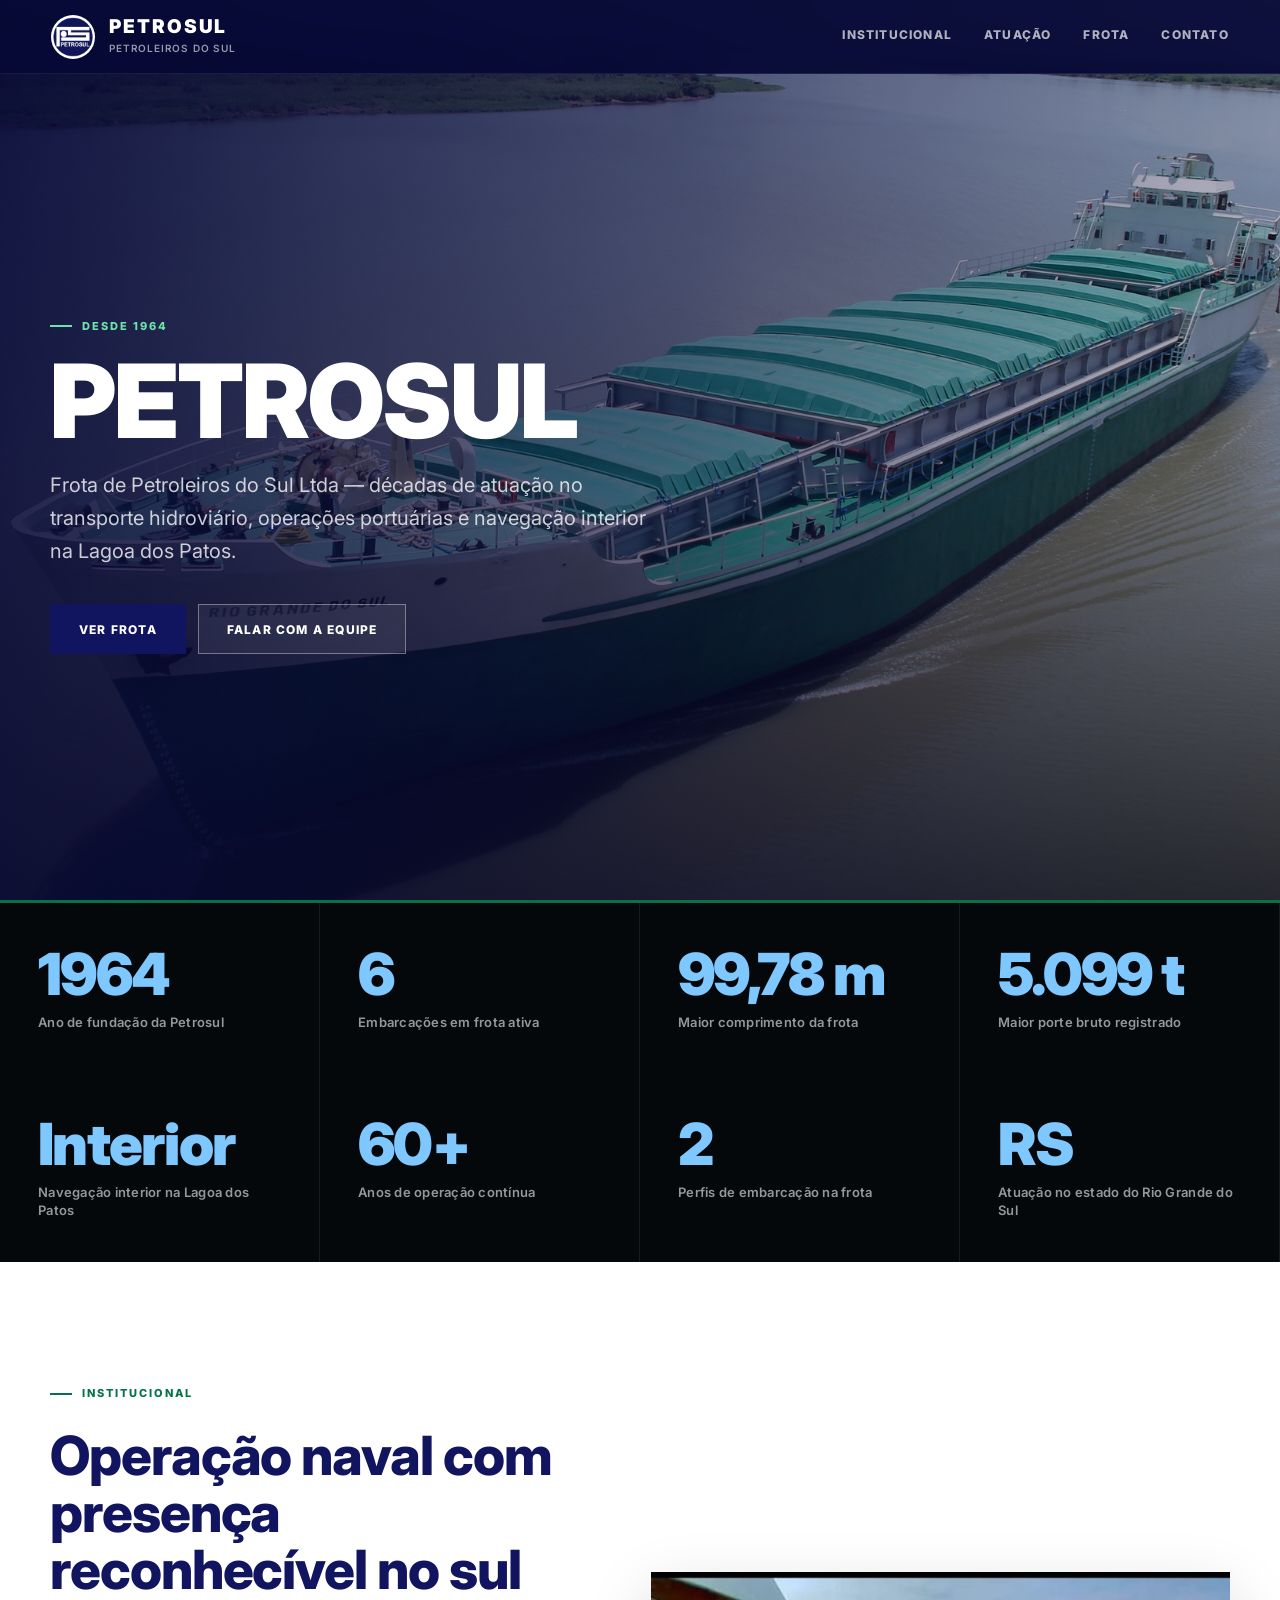
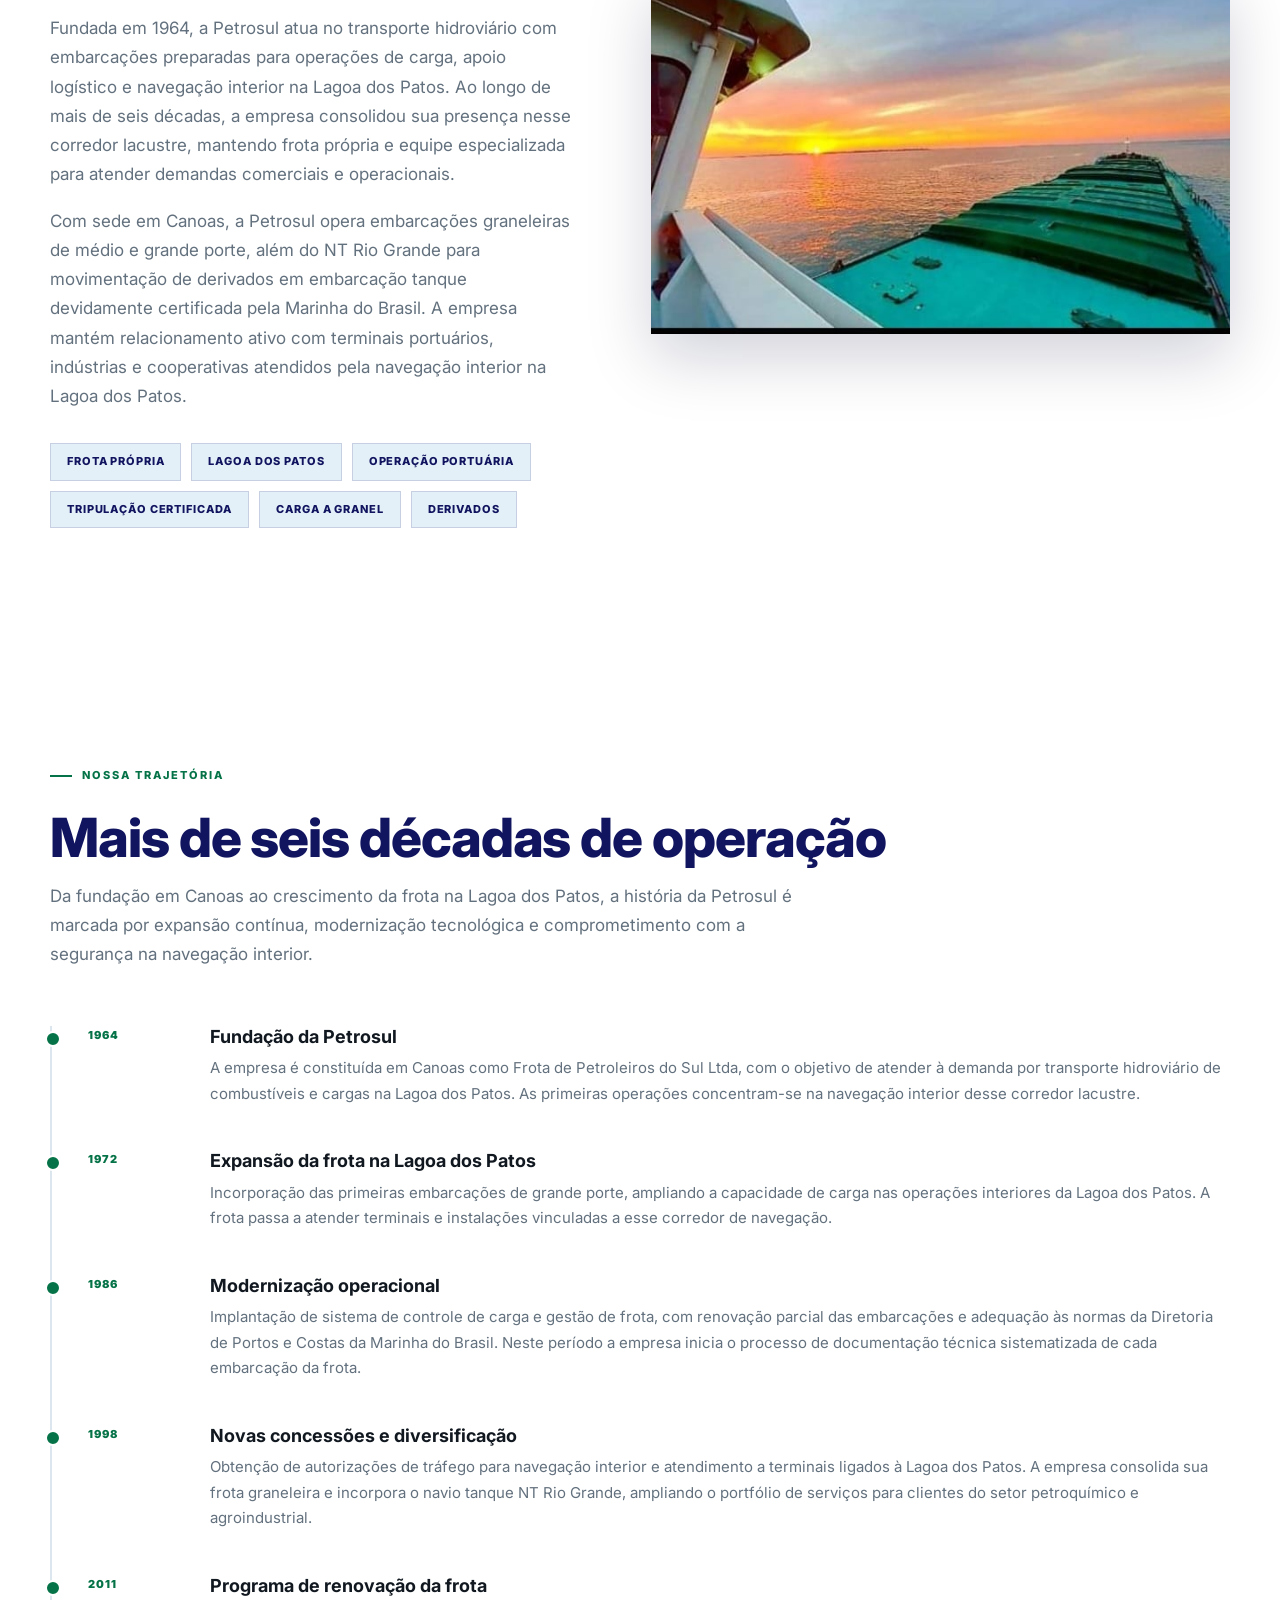
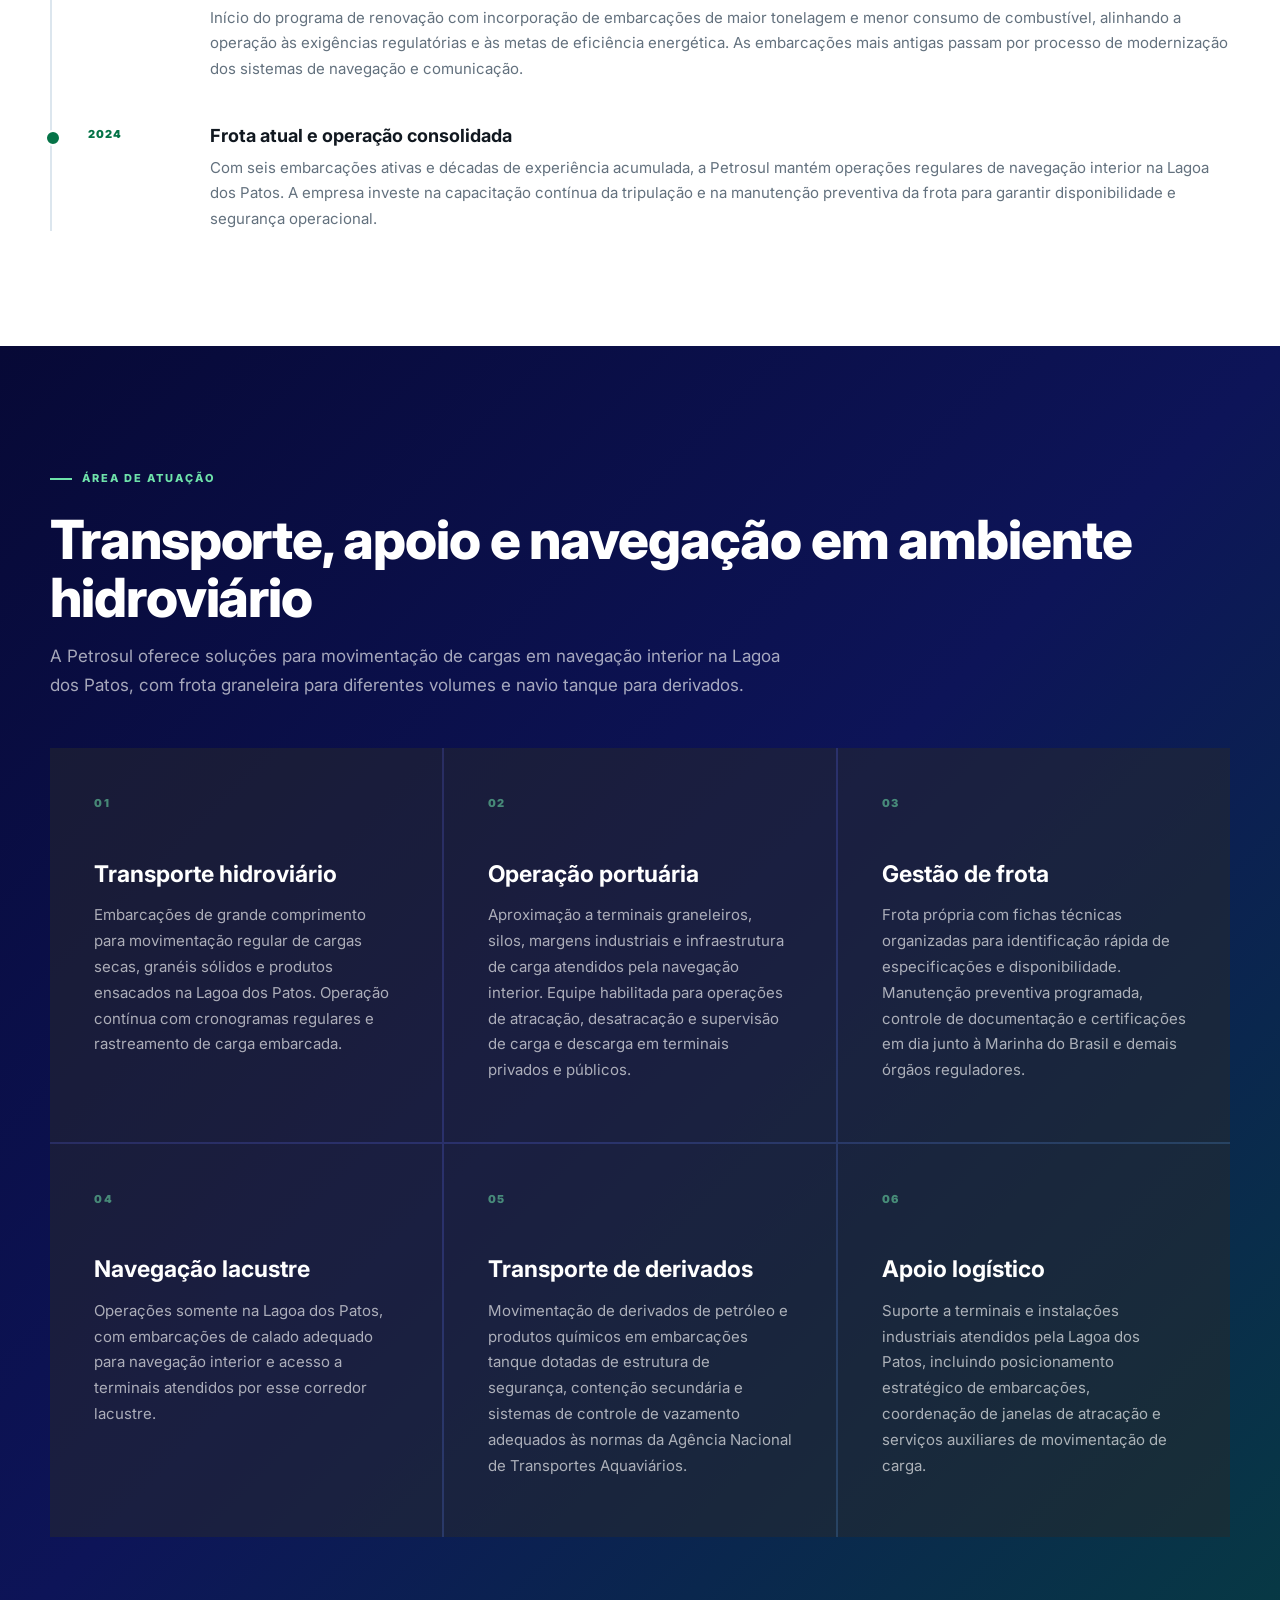
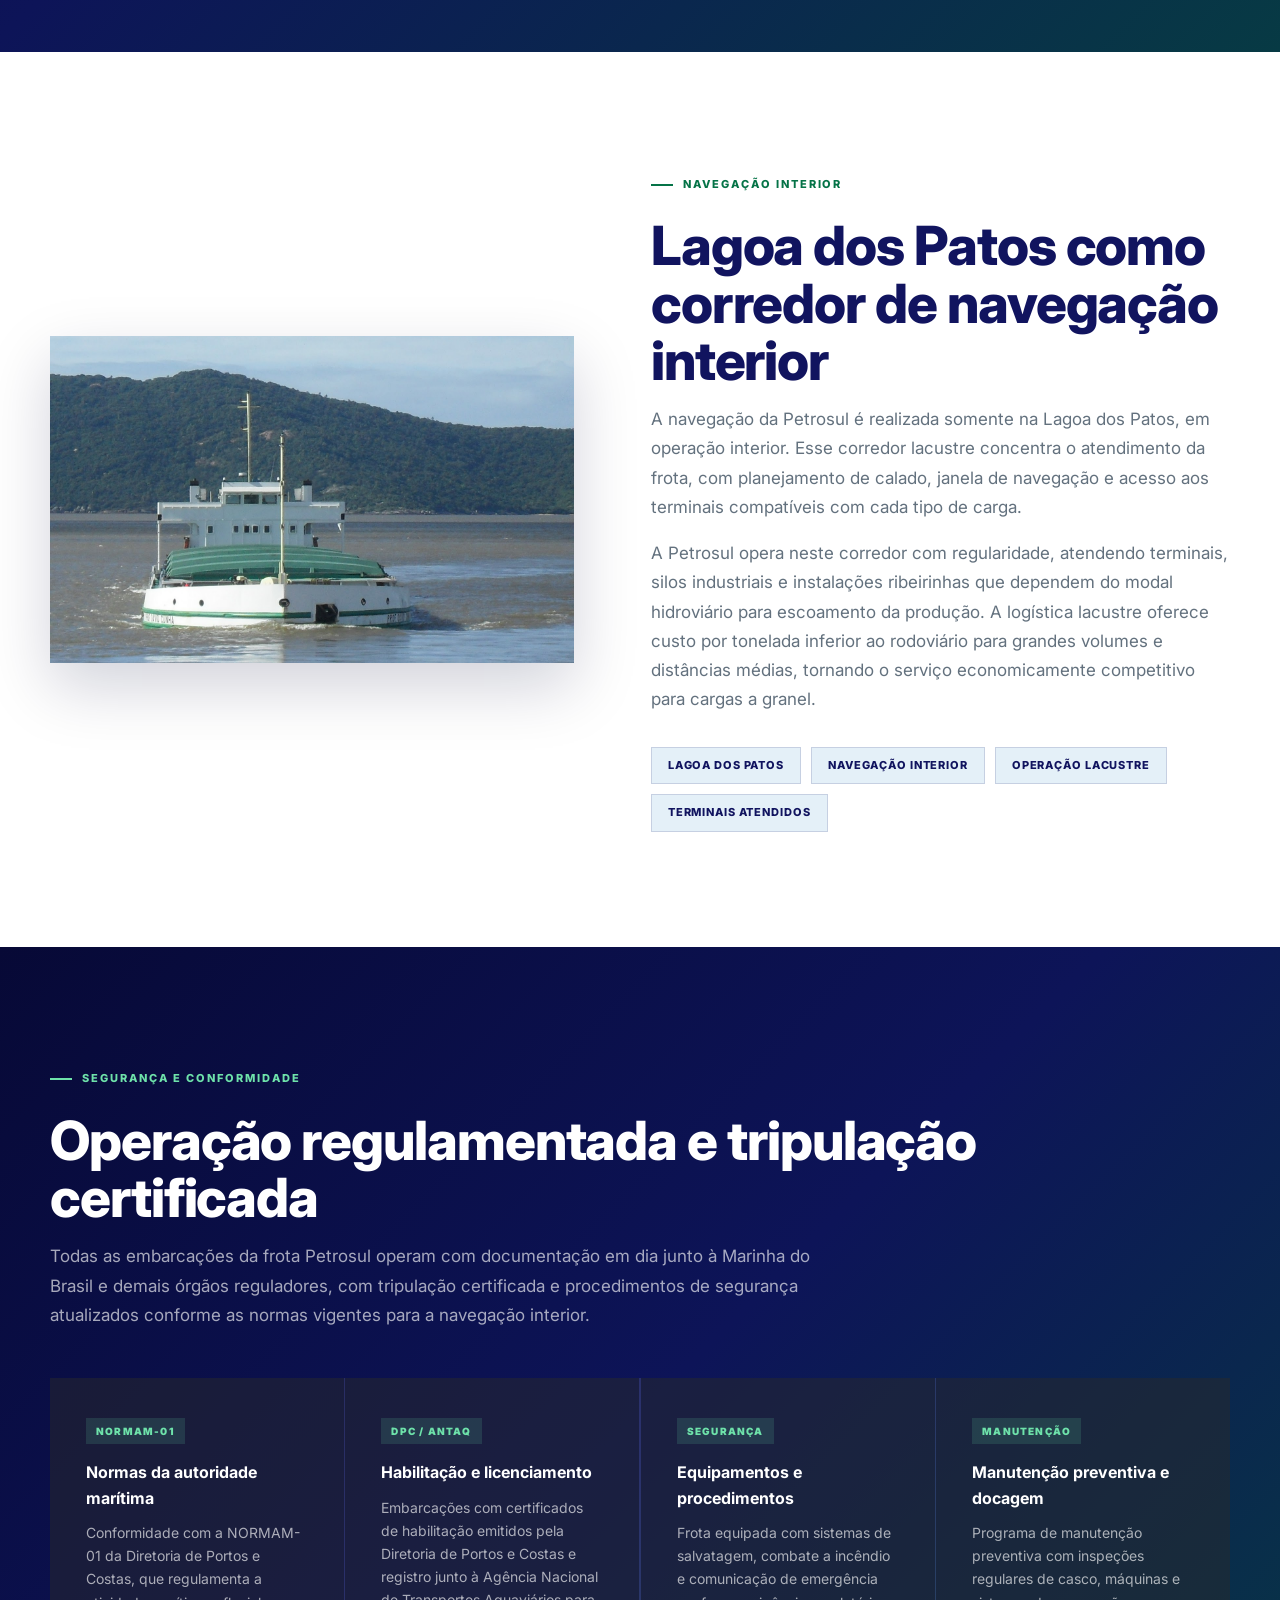
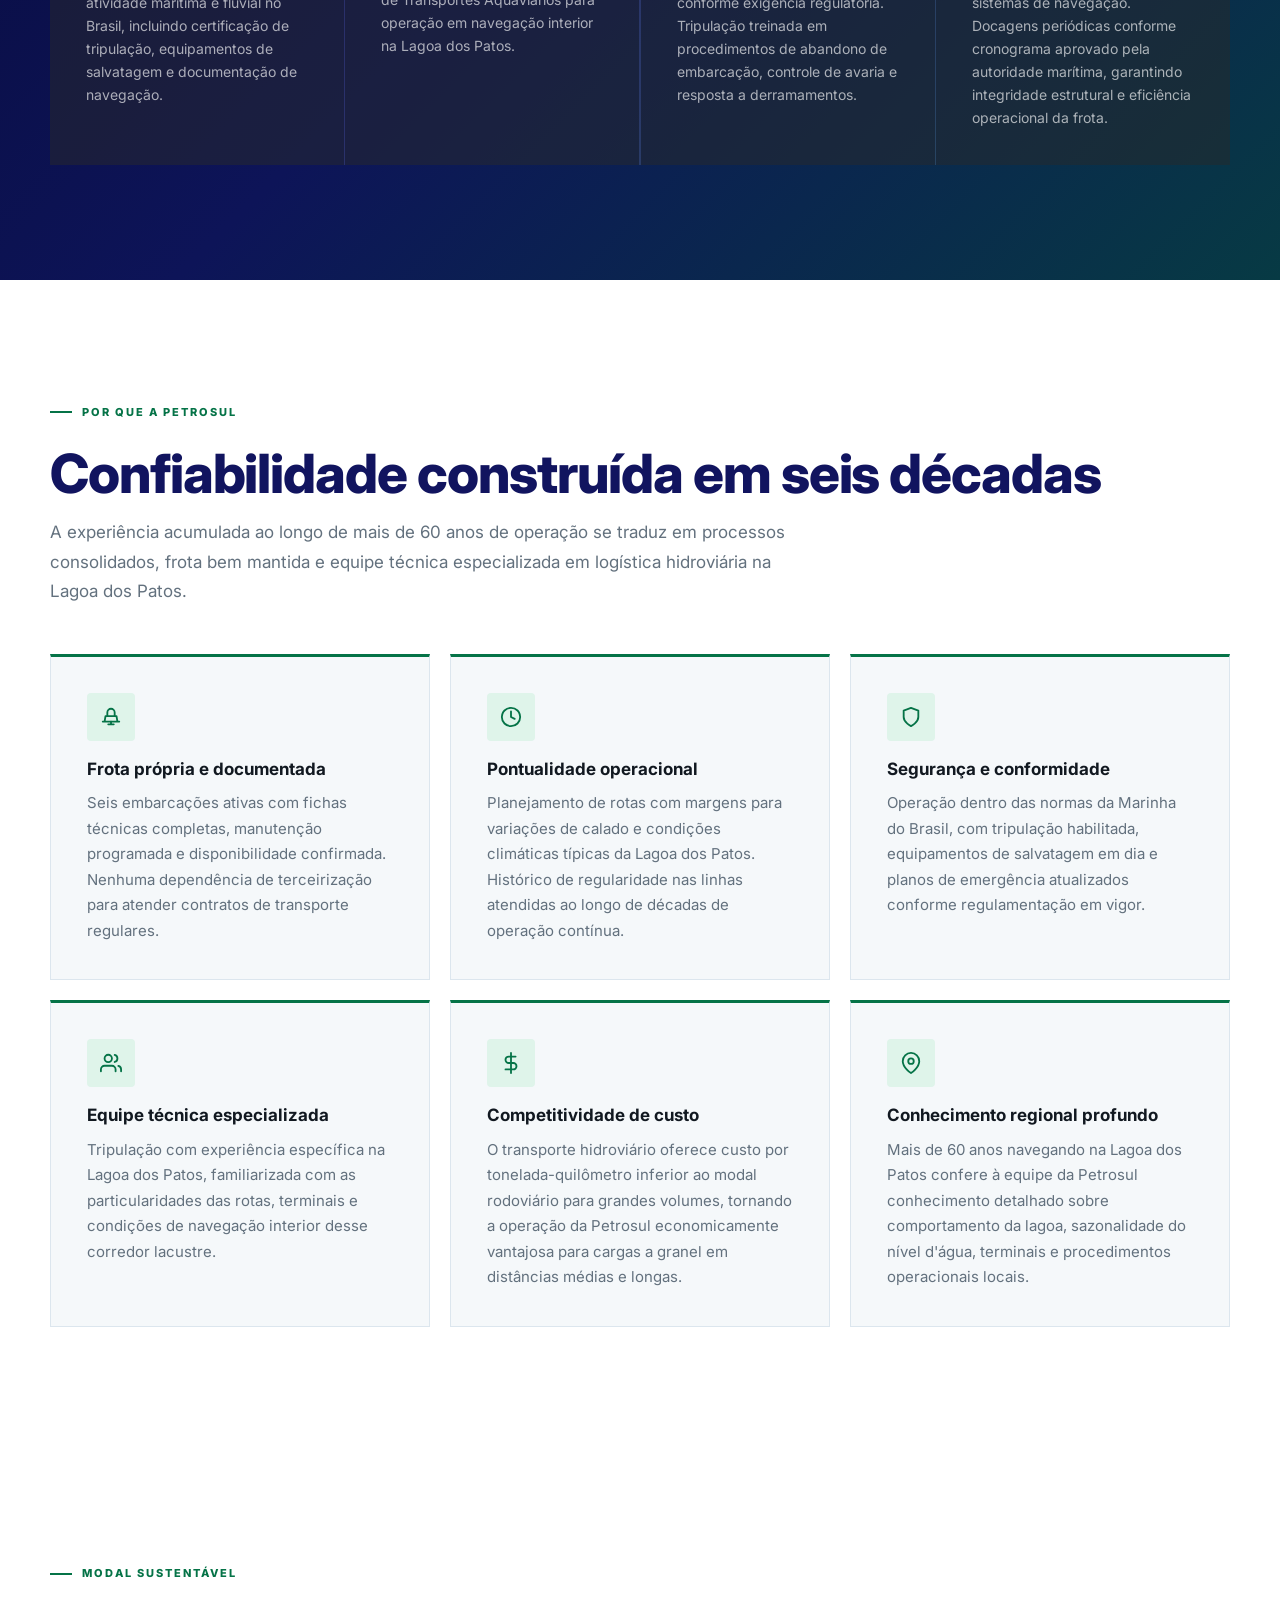
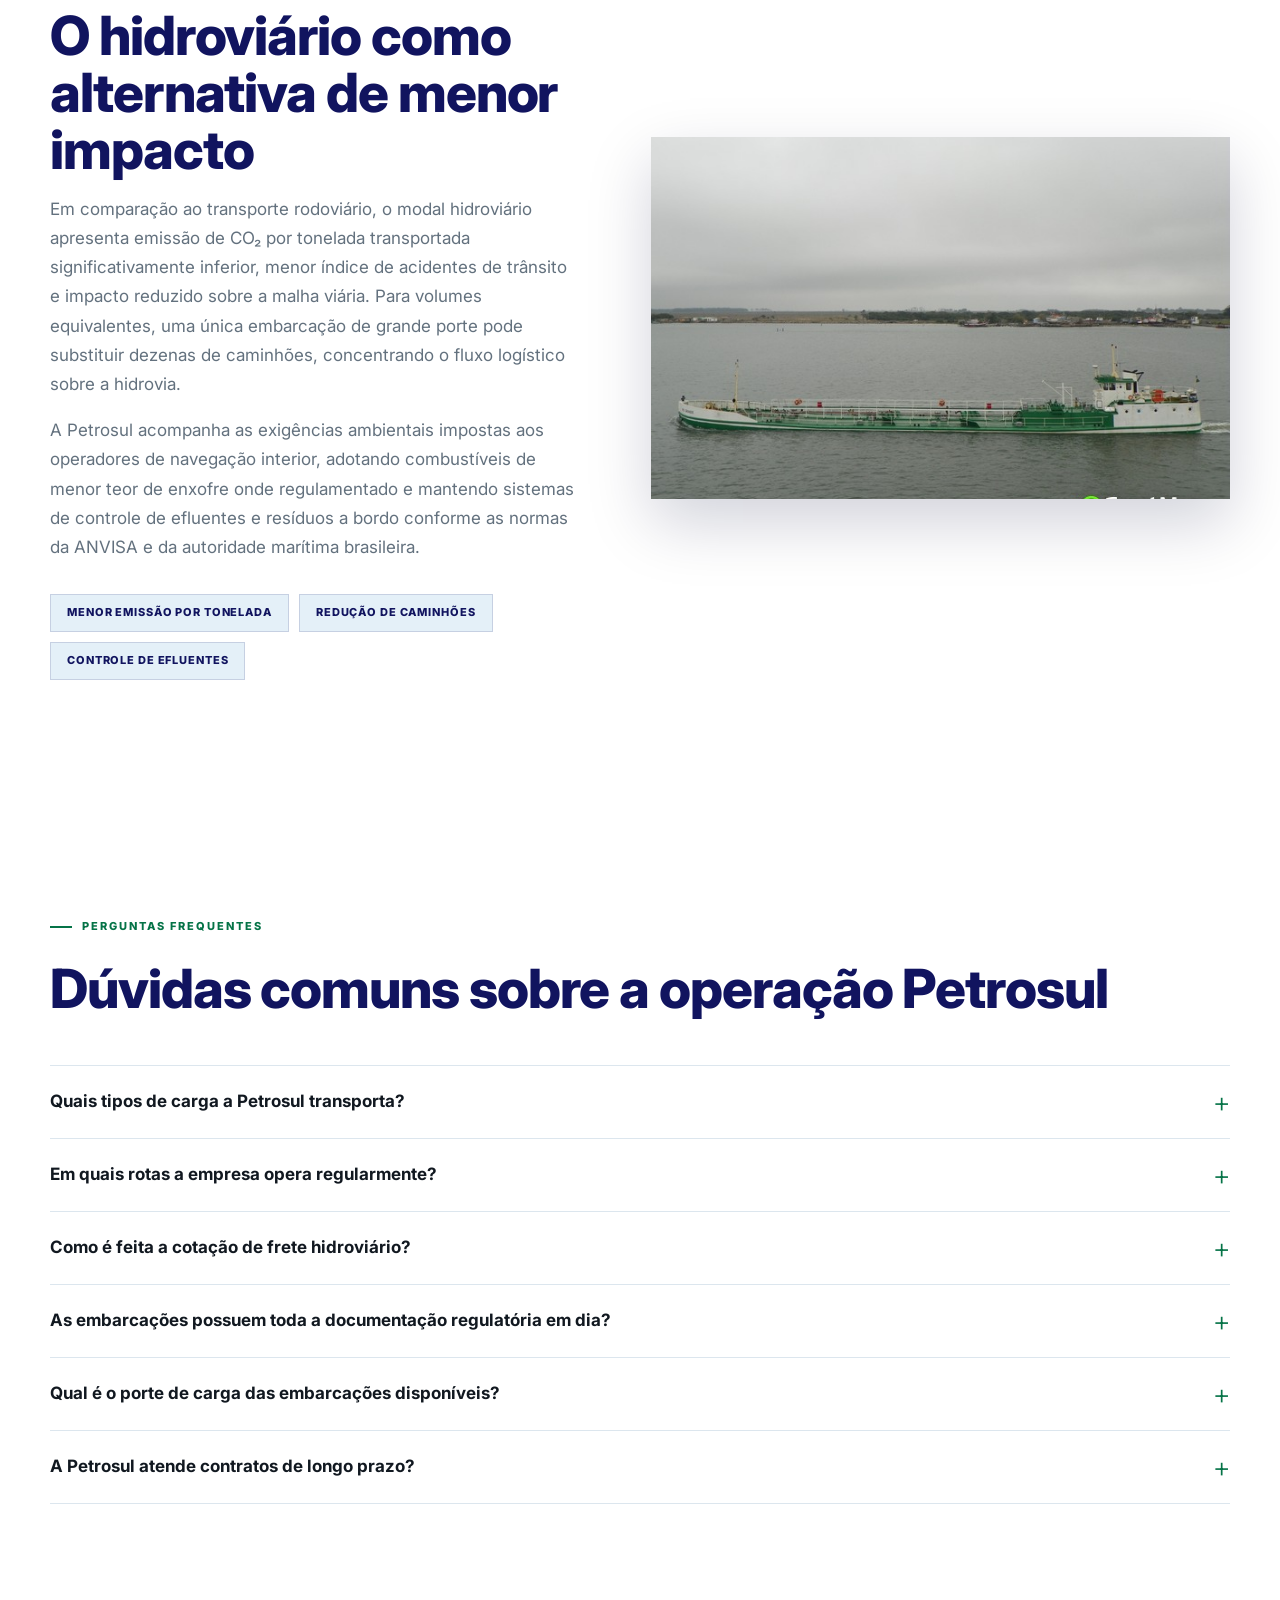
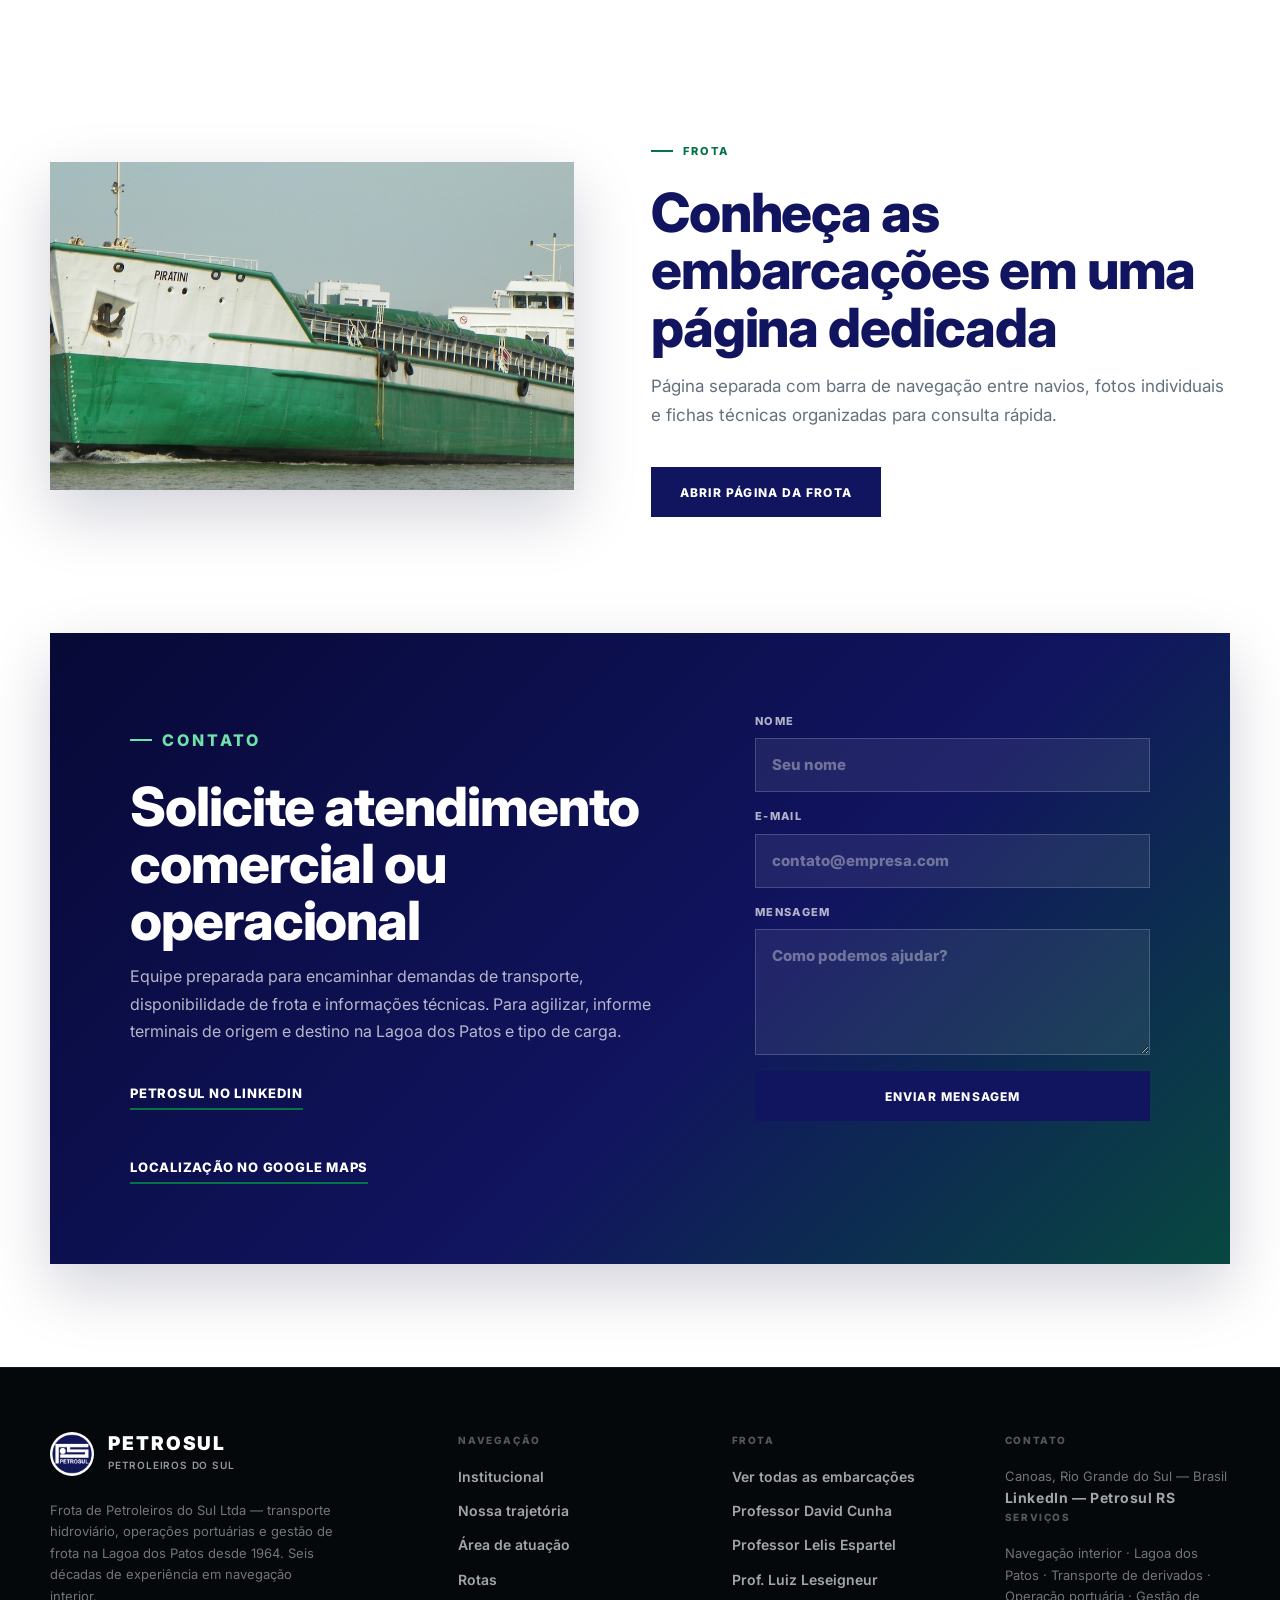
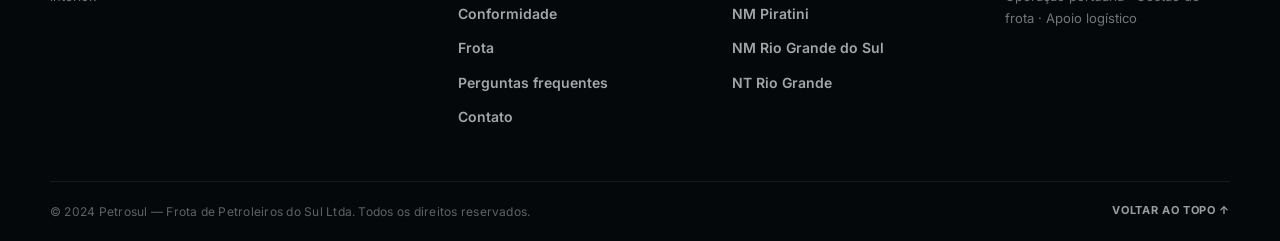
==== commit 49772e7b: "up" ====
--- a/index.html
+++ b/index.html
@@ -457,6 +457,10 @@
           <a class="text-link" href="https://br.linkedin.com/company/petrosul-rs" target="_blank" rel="noopener noreferrer">
             Petrosul no LinkedIn
           </a>
+          <br /><br />
+          <a class="text-link" href="https://maps.app.goo.gl/976eCyWjc87cJEuS9" target="_blank" rel="noopener noreferrer">
+            Localização no Google Maps
+          </a>
         </div>
         <form class="contact-form" aria-label="Formulário de contato">
           <label>
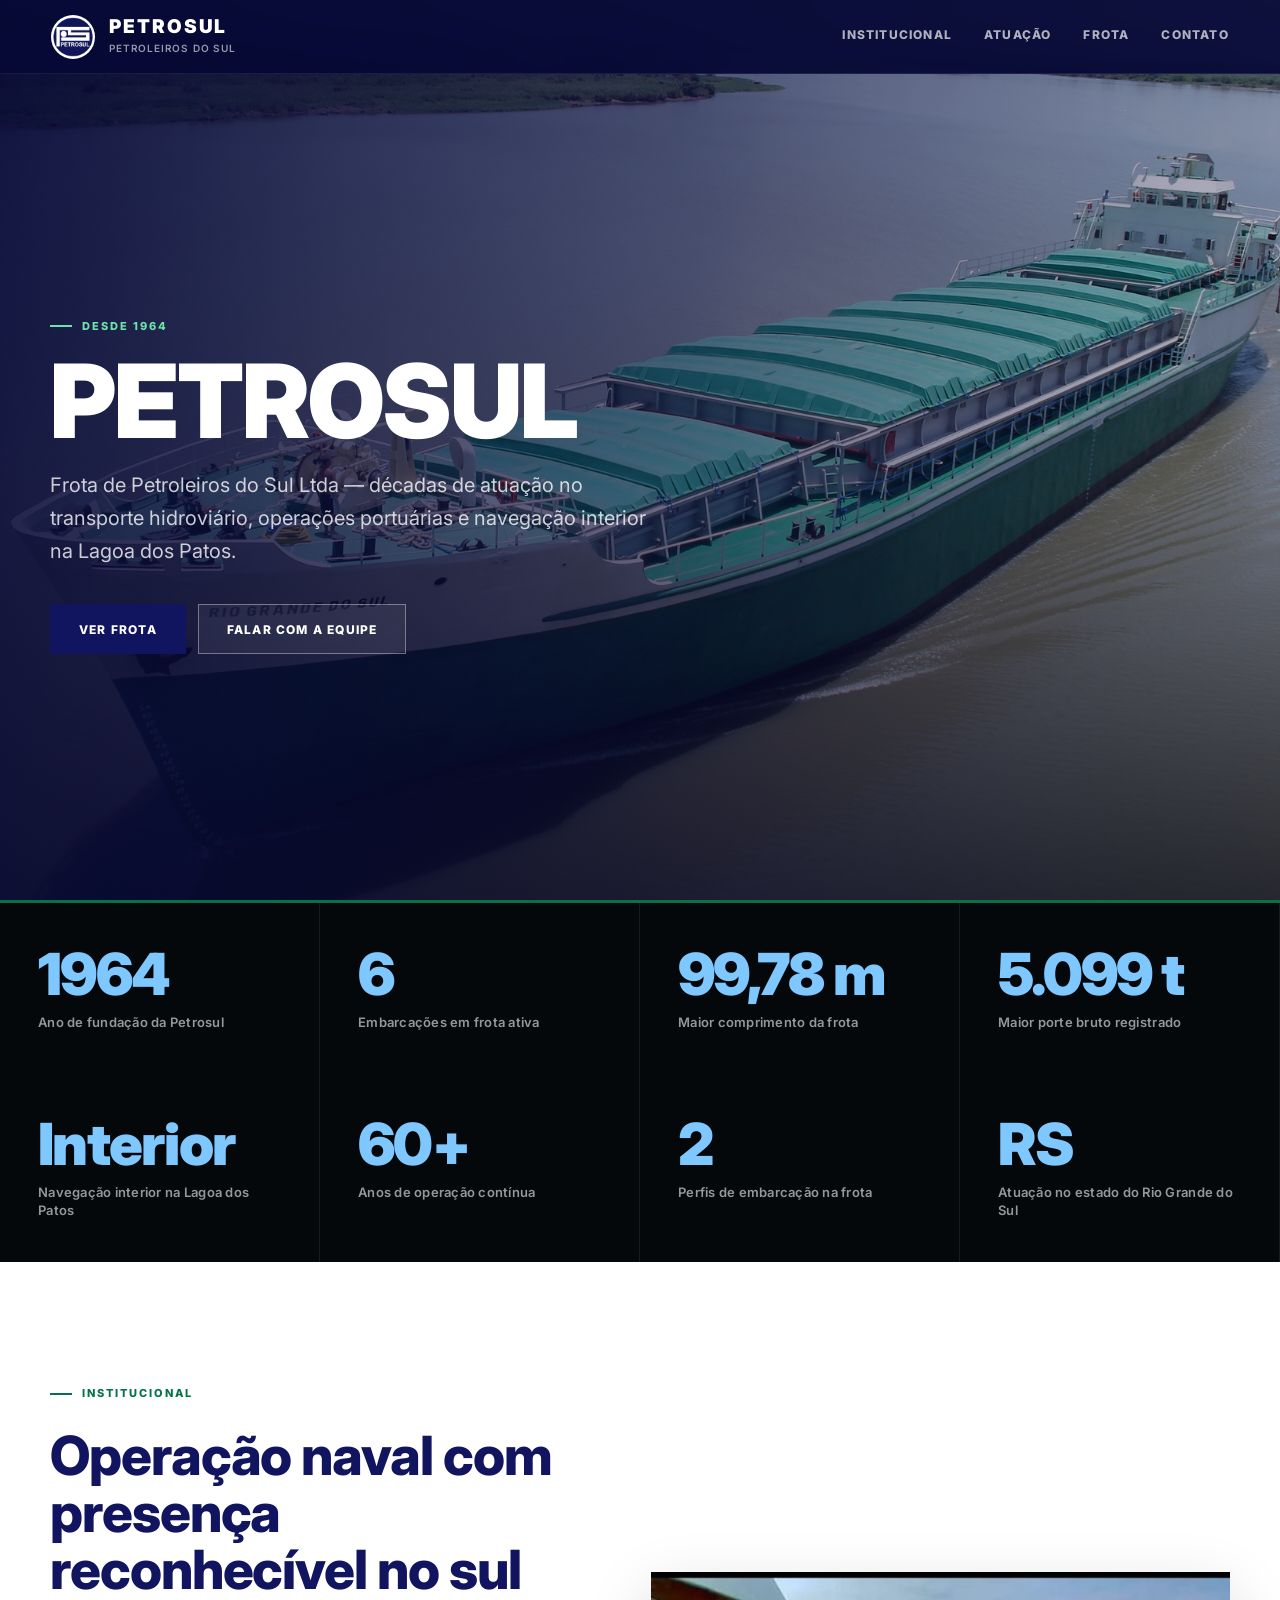
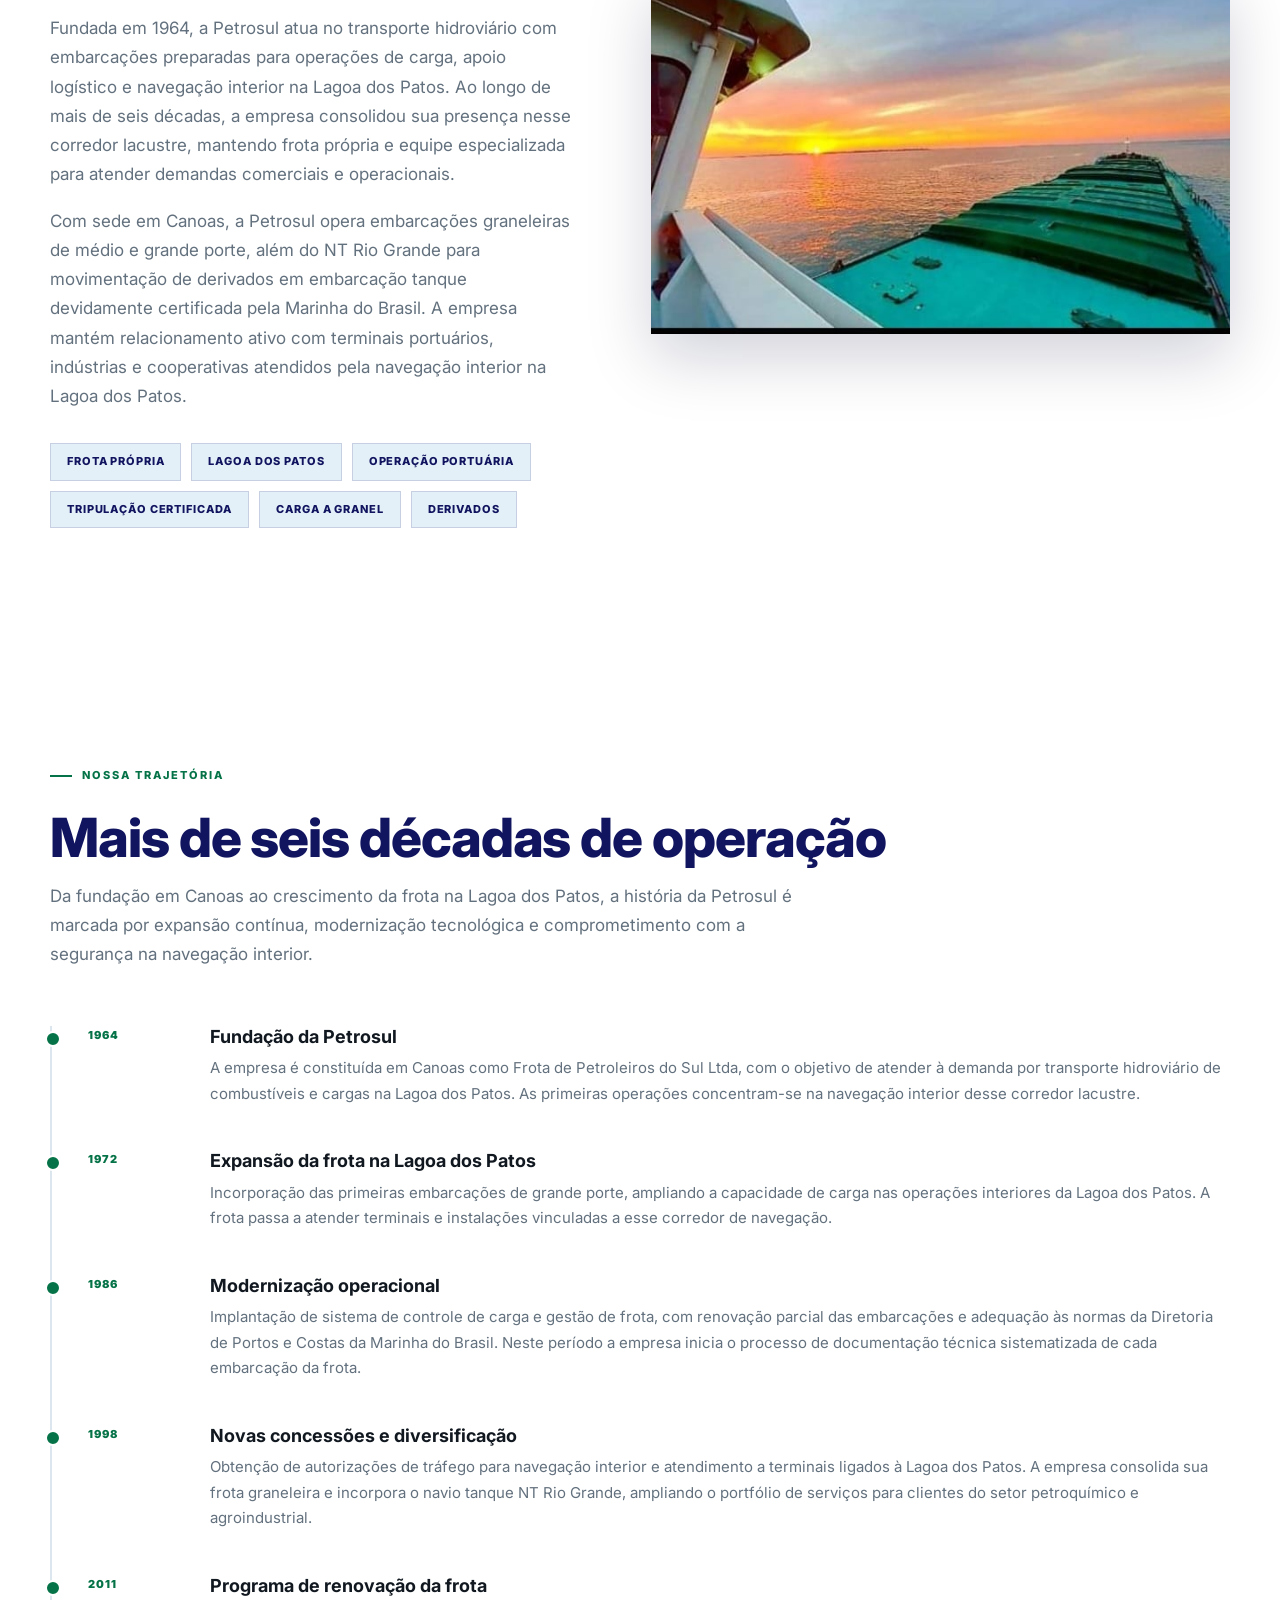
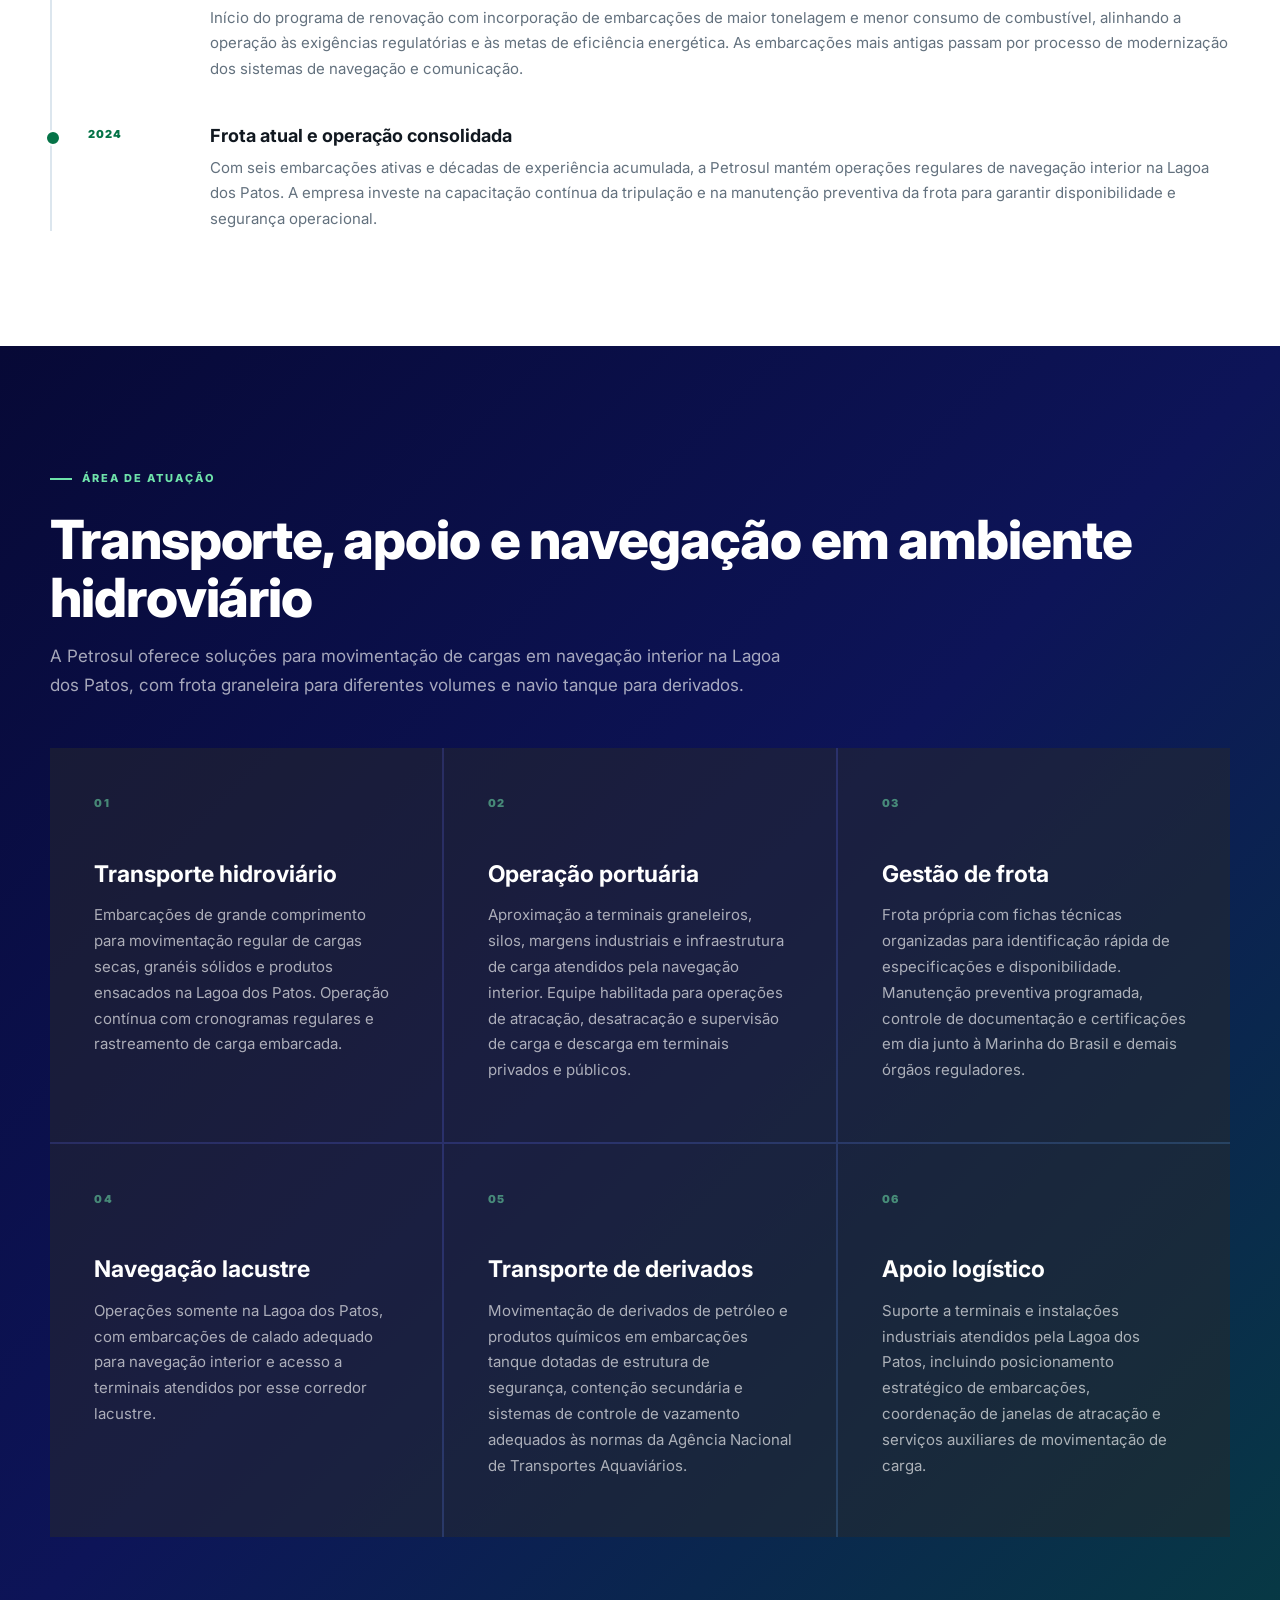
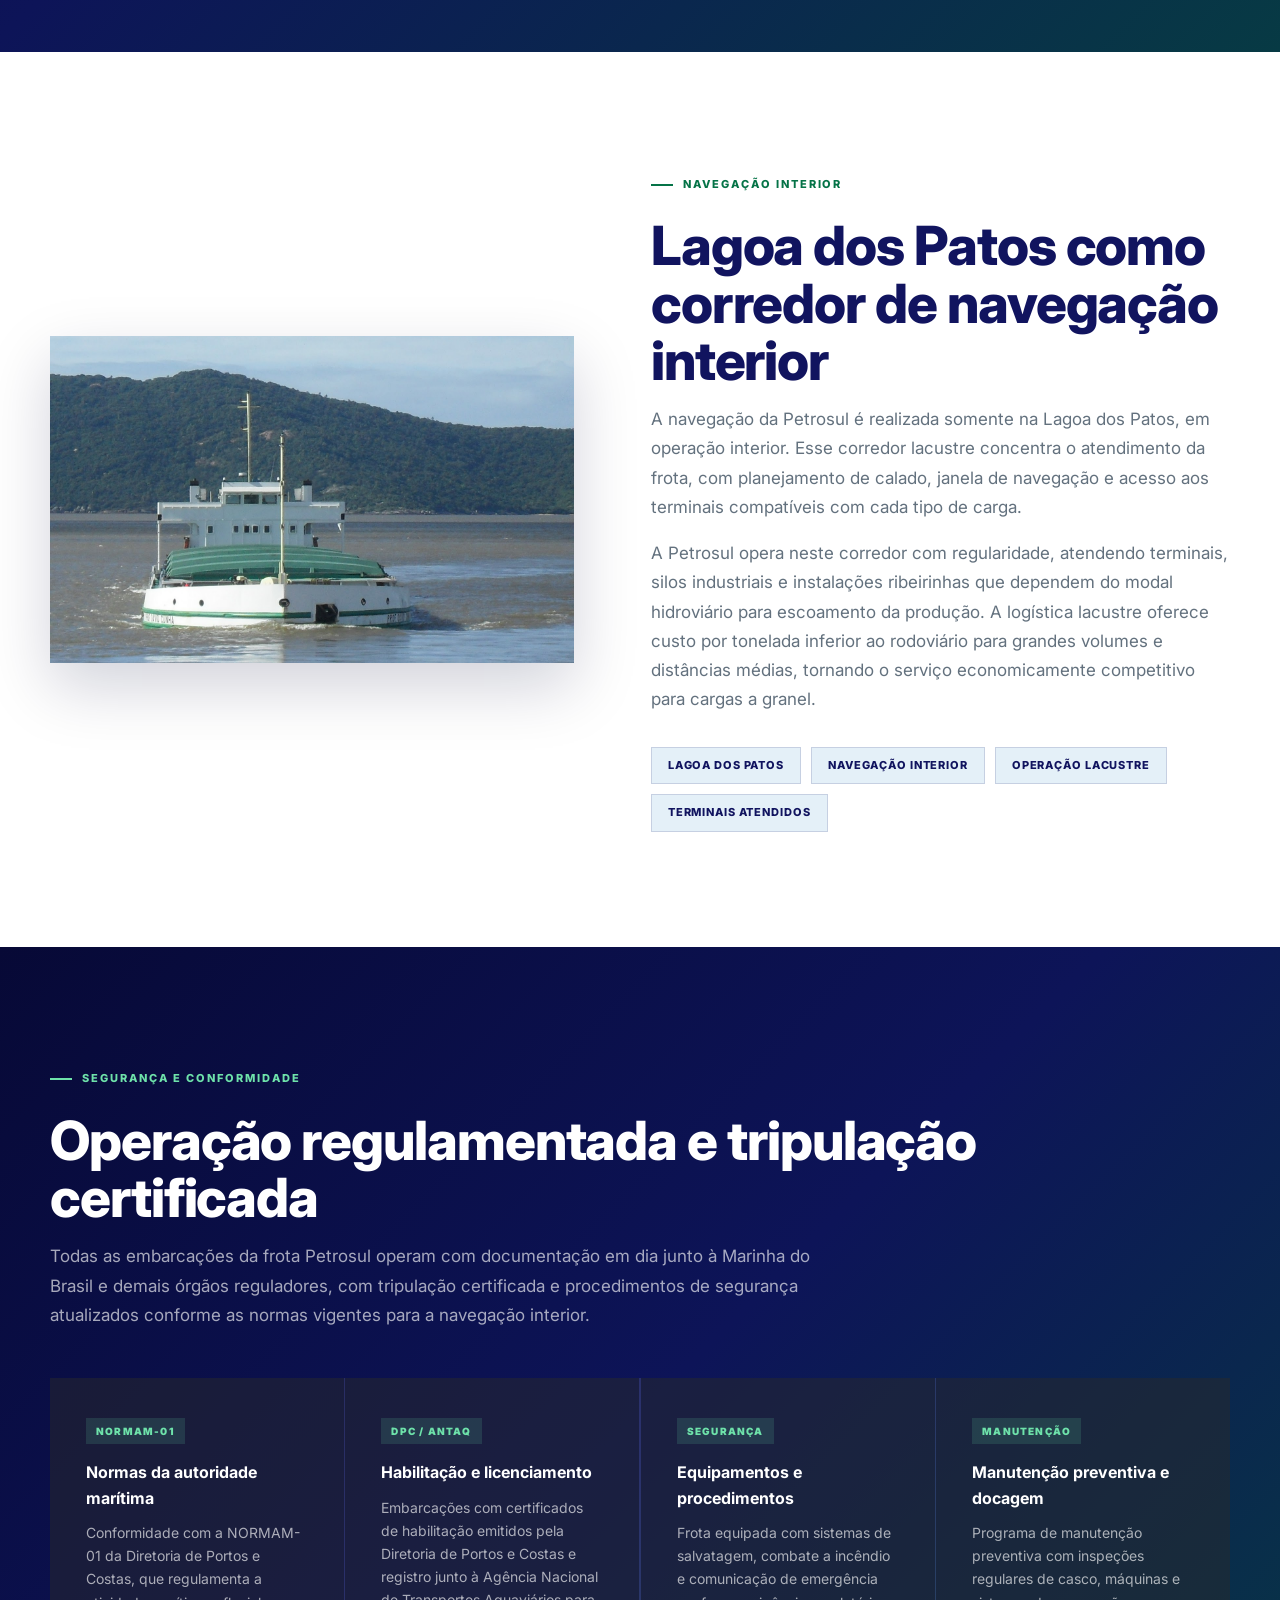
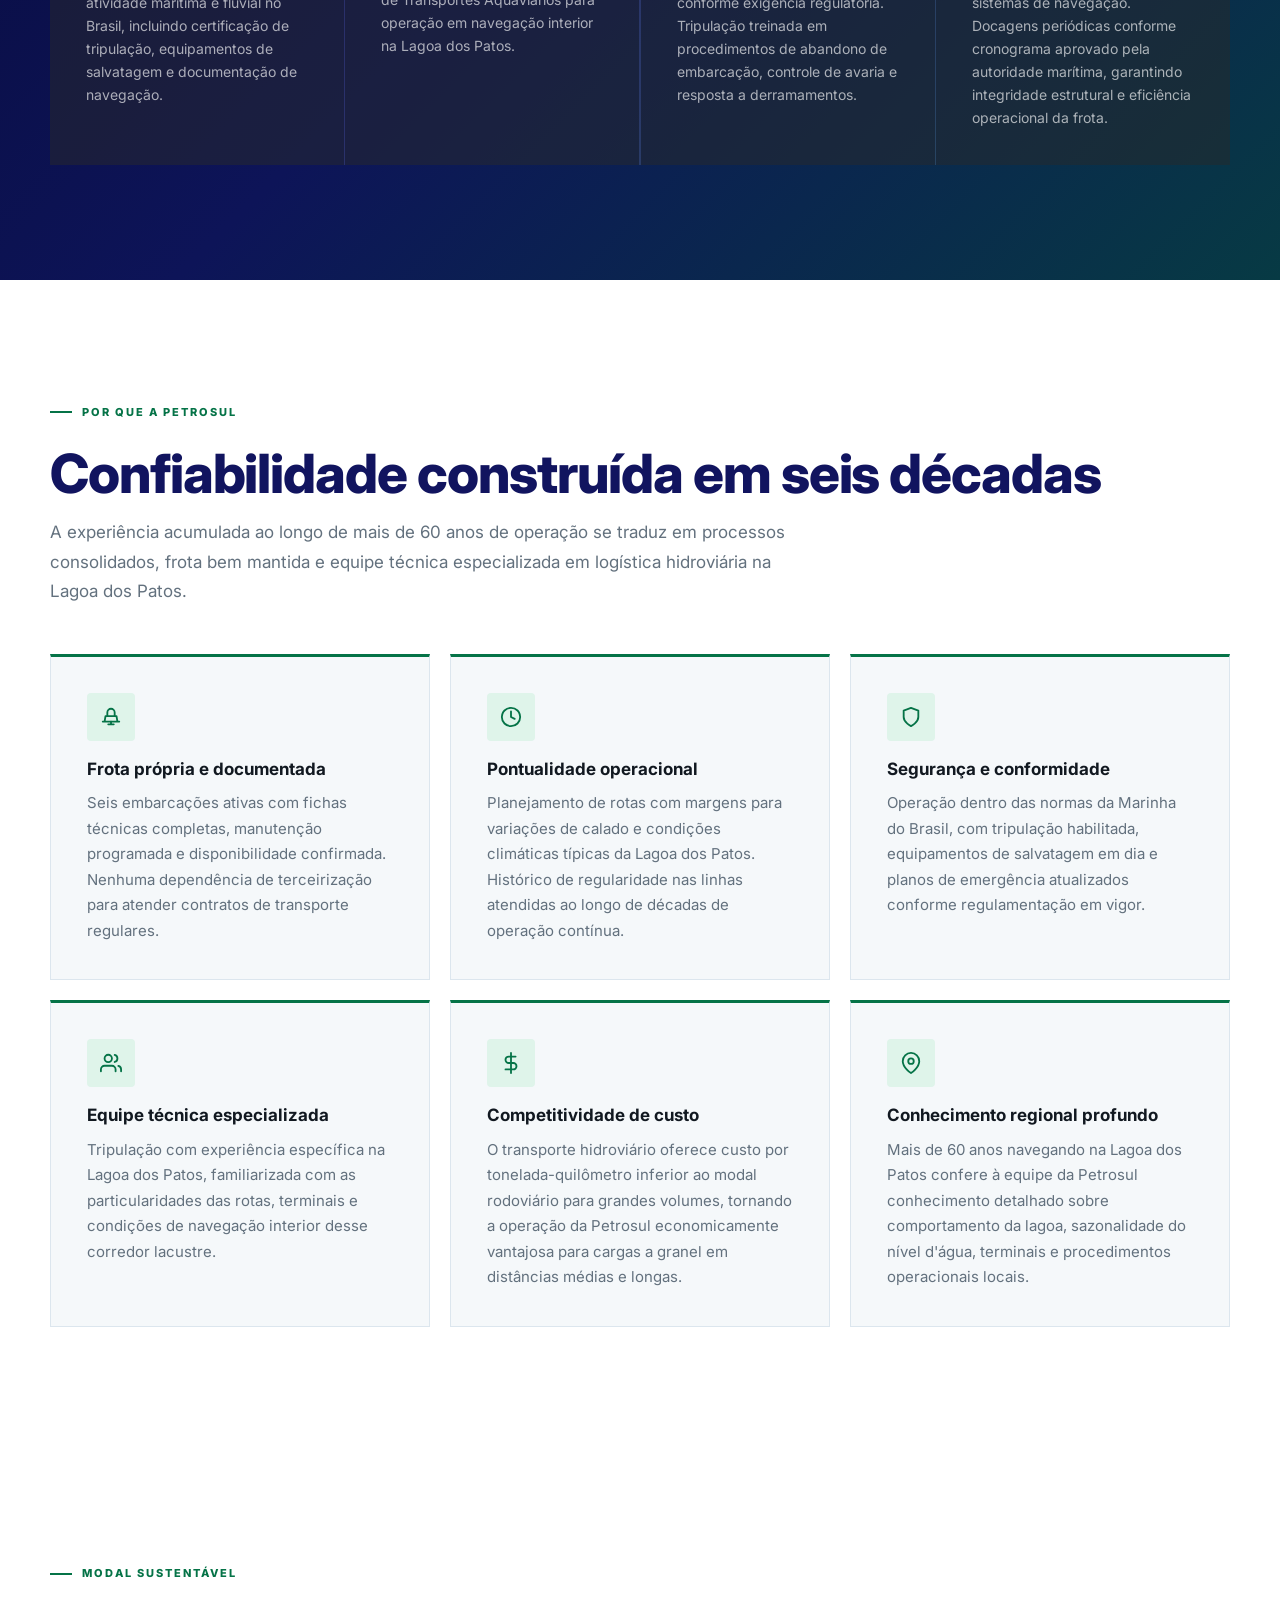
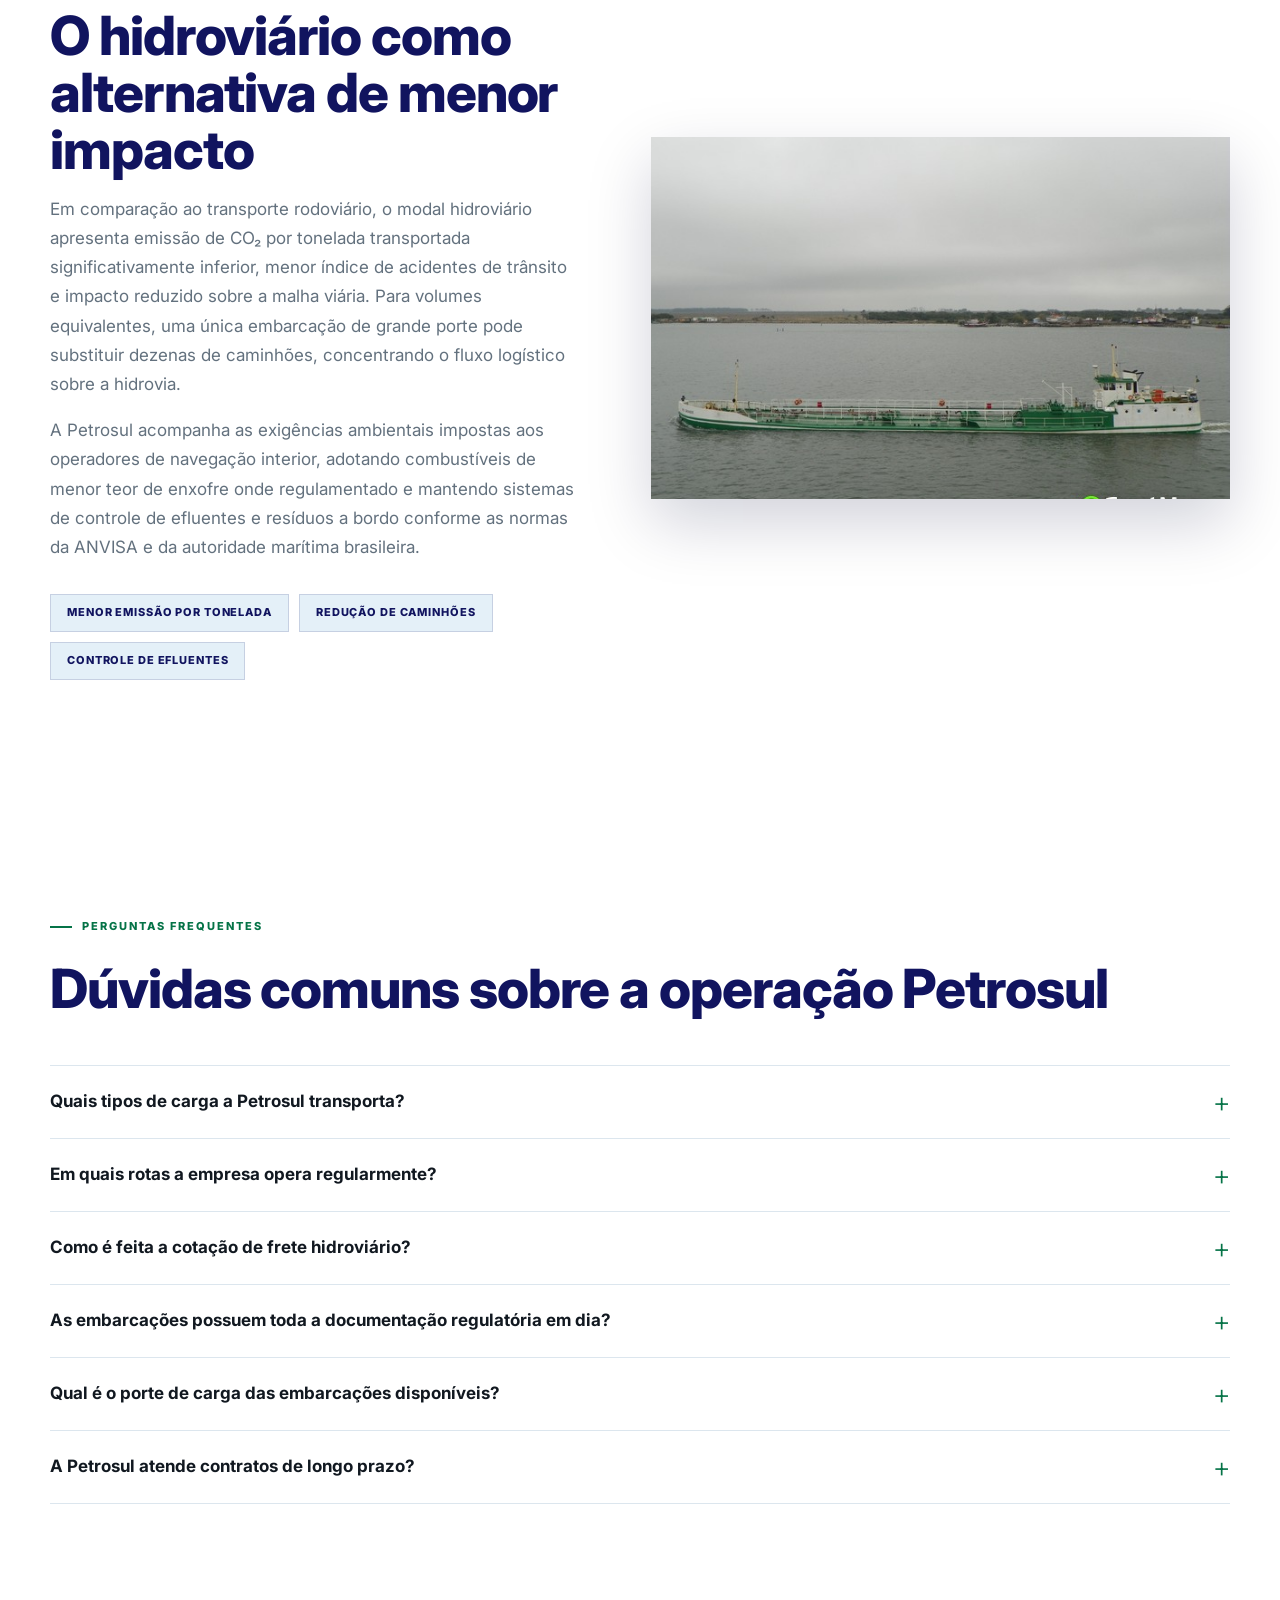
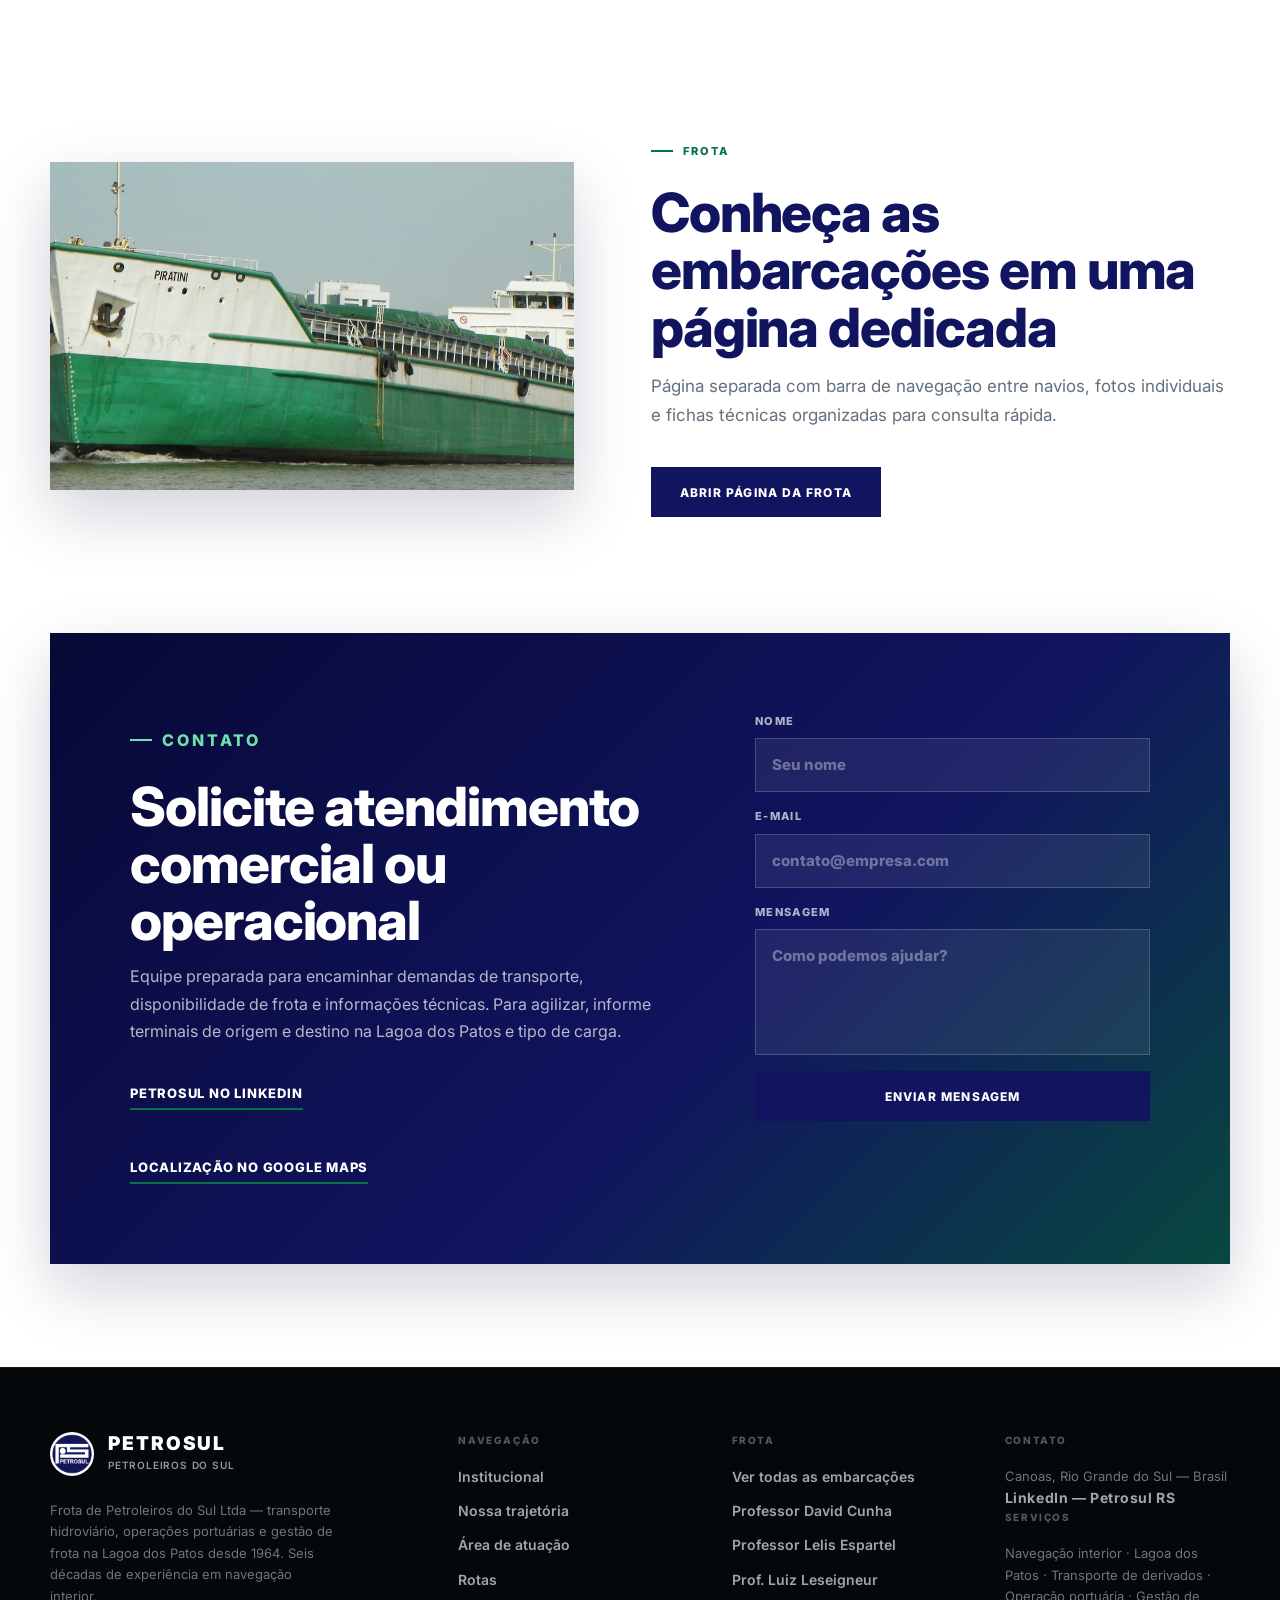
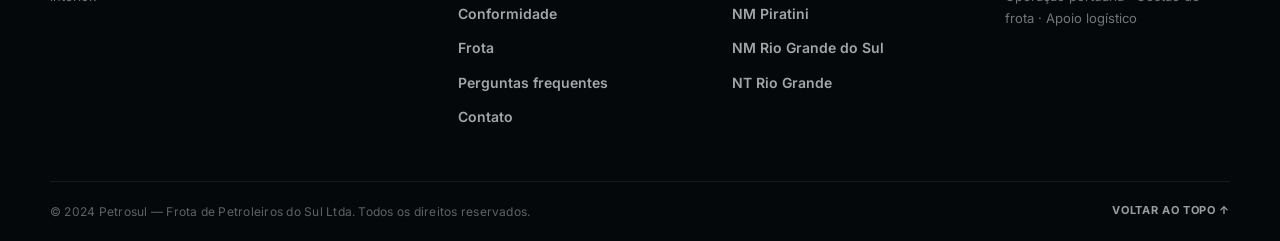
==== commit 08332fdc: "up" ====
--- a/index.html
+++ b/index.html
@@ -535,6 +535,6 @@
       </div>
     </footer>
 
-    <script src="js/main.js"></script>
+    <script src="js/main.js?v=3"></script>
   </body>
 </html>
--- a/css/style.css
+++ b/css/style.css
@@ -724,6 +724,7 @@
   width: 100%;
   height: 100%;
   object-fit: cover;
+  cursor: zoom-in;
   transition: transform 500ms ease;
 }
 
@@ -804,6 +805,55 @@
   background: var(--green);
 }
 
+.image-lightbox {
+  position: fixed;
+  z-index: 100;
+  inset: 0;
+  display: none;
+  align-items: center;
+  justify-content: center;
+  padding: clamp(18px, 4vw, 52px);
+  background: rgba(5, 8, 11, 0.92);
+}
+
+.image-lightbox.is-open {
+  display: flex;
+}
+
+.image-lightbox img {
+  max-width: 100%;
+  max-height: 100%;
+  object-fit: contain;
+  box-shadow: 0 24px 80px rgba(0, 0, 0, 0.55);
+}
+
+.lightbox-close {
+  position: absolute;
+  top: 18px;
+  right: 18px;
+  display: grid;
+  width: 44px;
+  height: 44px;
+  place-items: center;
+  border: 1px solid rgba(255, 255, 255, 0.35);
+  color: var(--white);
+  background: rgba(5, 8, 11, 0.72);
+  font-size: 28px;
+  line-height: 1;
+  cursor: pointer;
+}
+
+.lightbox-close:hover,
+.lightbox-close:focus-visible {
+  background: var(--green);
+  border-color: var(--green);
+  outline: 0;
+}
+
+body.has-lightbox {
+  overflow: hidden;
+}
+
 .fleet-info {
   display: flex;
   padding: clamp(28px, 4vw, 48px);
@@ -954,6 +1004,11 @@
   color: var(--white);
   background: linear-gradient(135deg, var(--blue-deep) 0%, var(--blue) 58%, #084840 100%);
   box-shadow: var(--shadow);
+  overflow: hidden;
+}
+
+.contact-section > * {
+  min-width: 0;
 }
 
 .contact-section h2 {
@@ -992,11 +1047,14 @@
 .contact-form {
   display: grid;
   gap: 16px;
+  width: 100%;
+  min-width: 0;
 }
 
 .contact-form label {
   display: grid;
   gap: 8px;
+  min-width: 0;
   color: rgba(255, 255, 255, 0.68);
   font-size: 11px;
   font-weight: 800;
@@ -1007,6 +1065,7 @@
 .contact-form input,
 .contact-form textarea {
   width: 100%;
+  max-width: 100%;
   border: 1px solid rgba(255, 255, 255, 0.18);
   padding: 14px 16px;
   color: var(--white);
@@ -1014,6 +1073,15 @@
   outline: 0;
   font-size: 15px;
   transition: border-color 200ms ease, background 200ms ease;
+}
+
+.contact-form textarea {
+  resize: none;
+}
+
+.contact-form .btn {
+  width: 100%;
+  max-width: 100%;
 }
 
 .contact-form input:focus,
